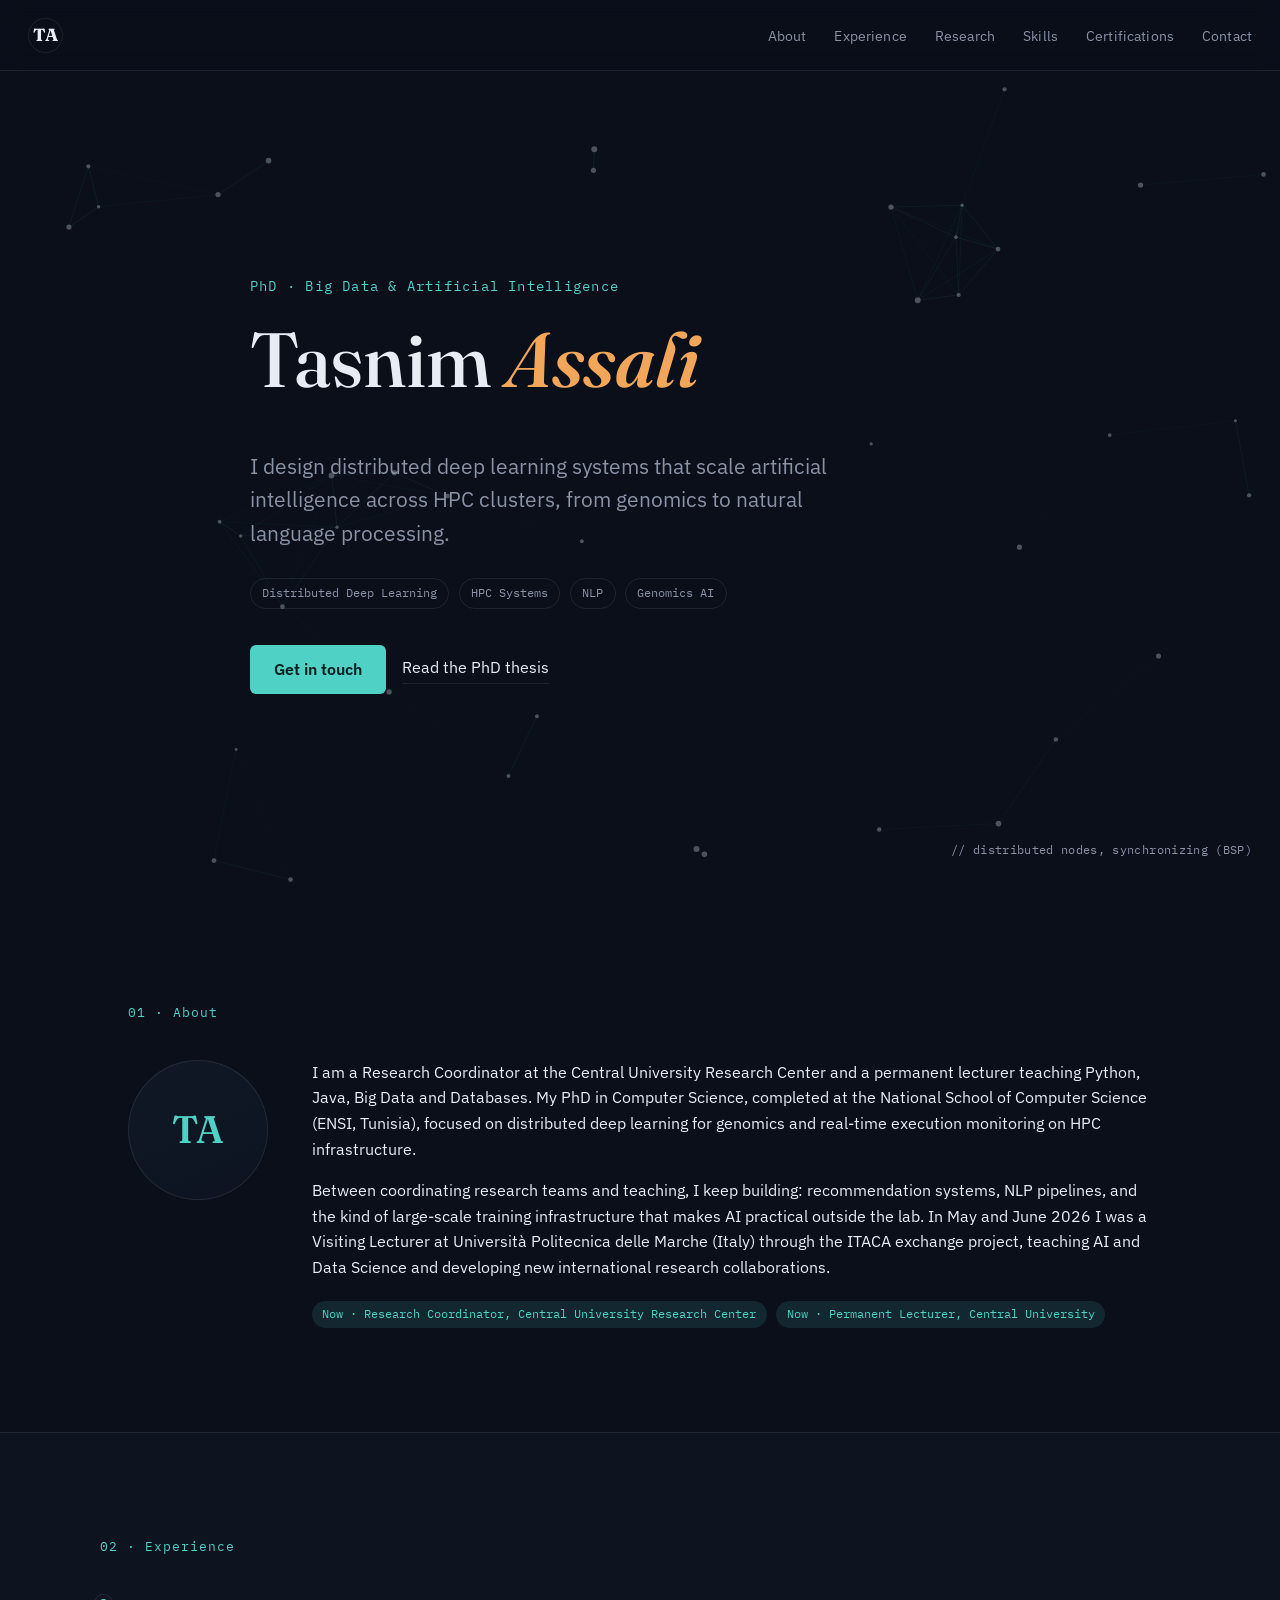
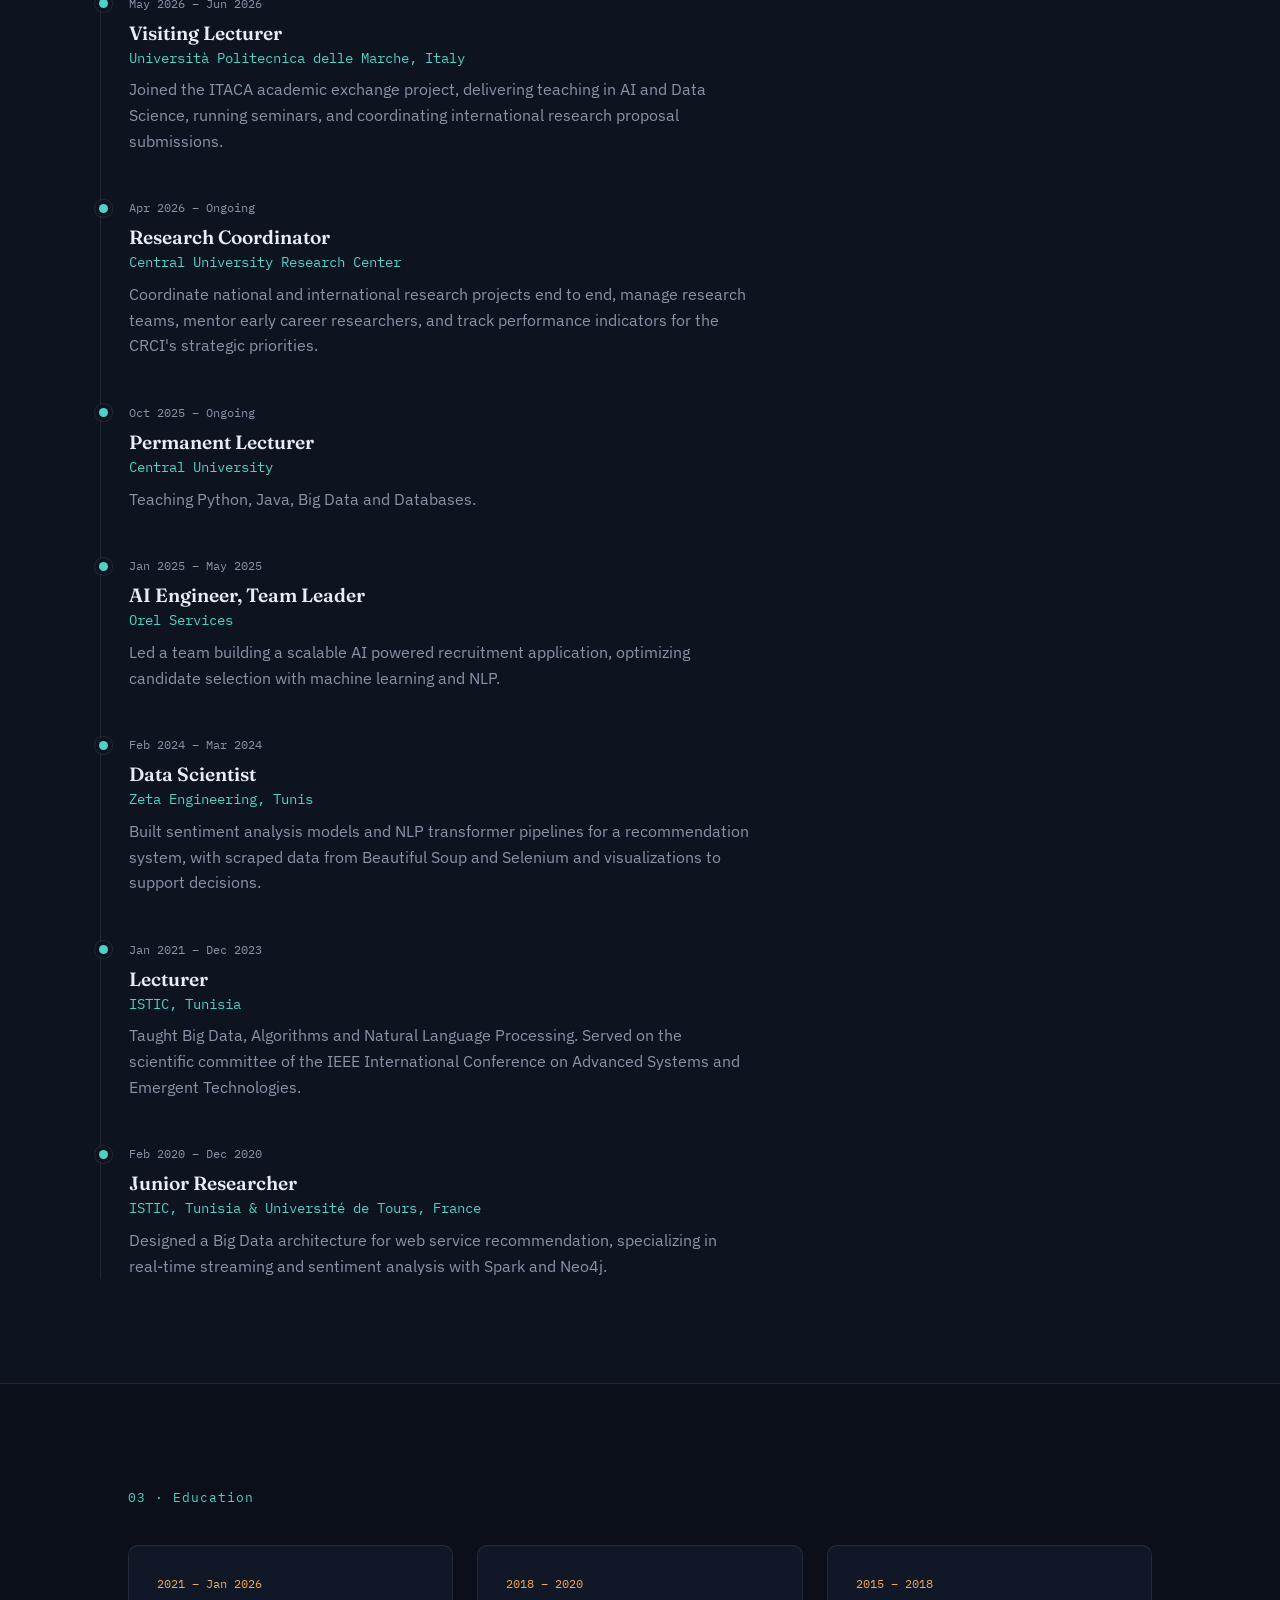
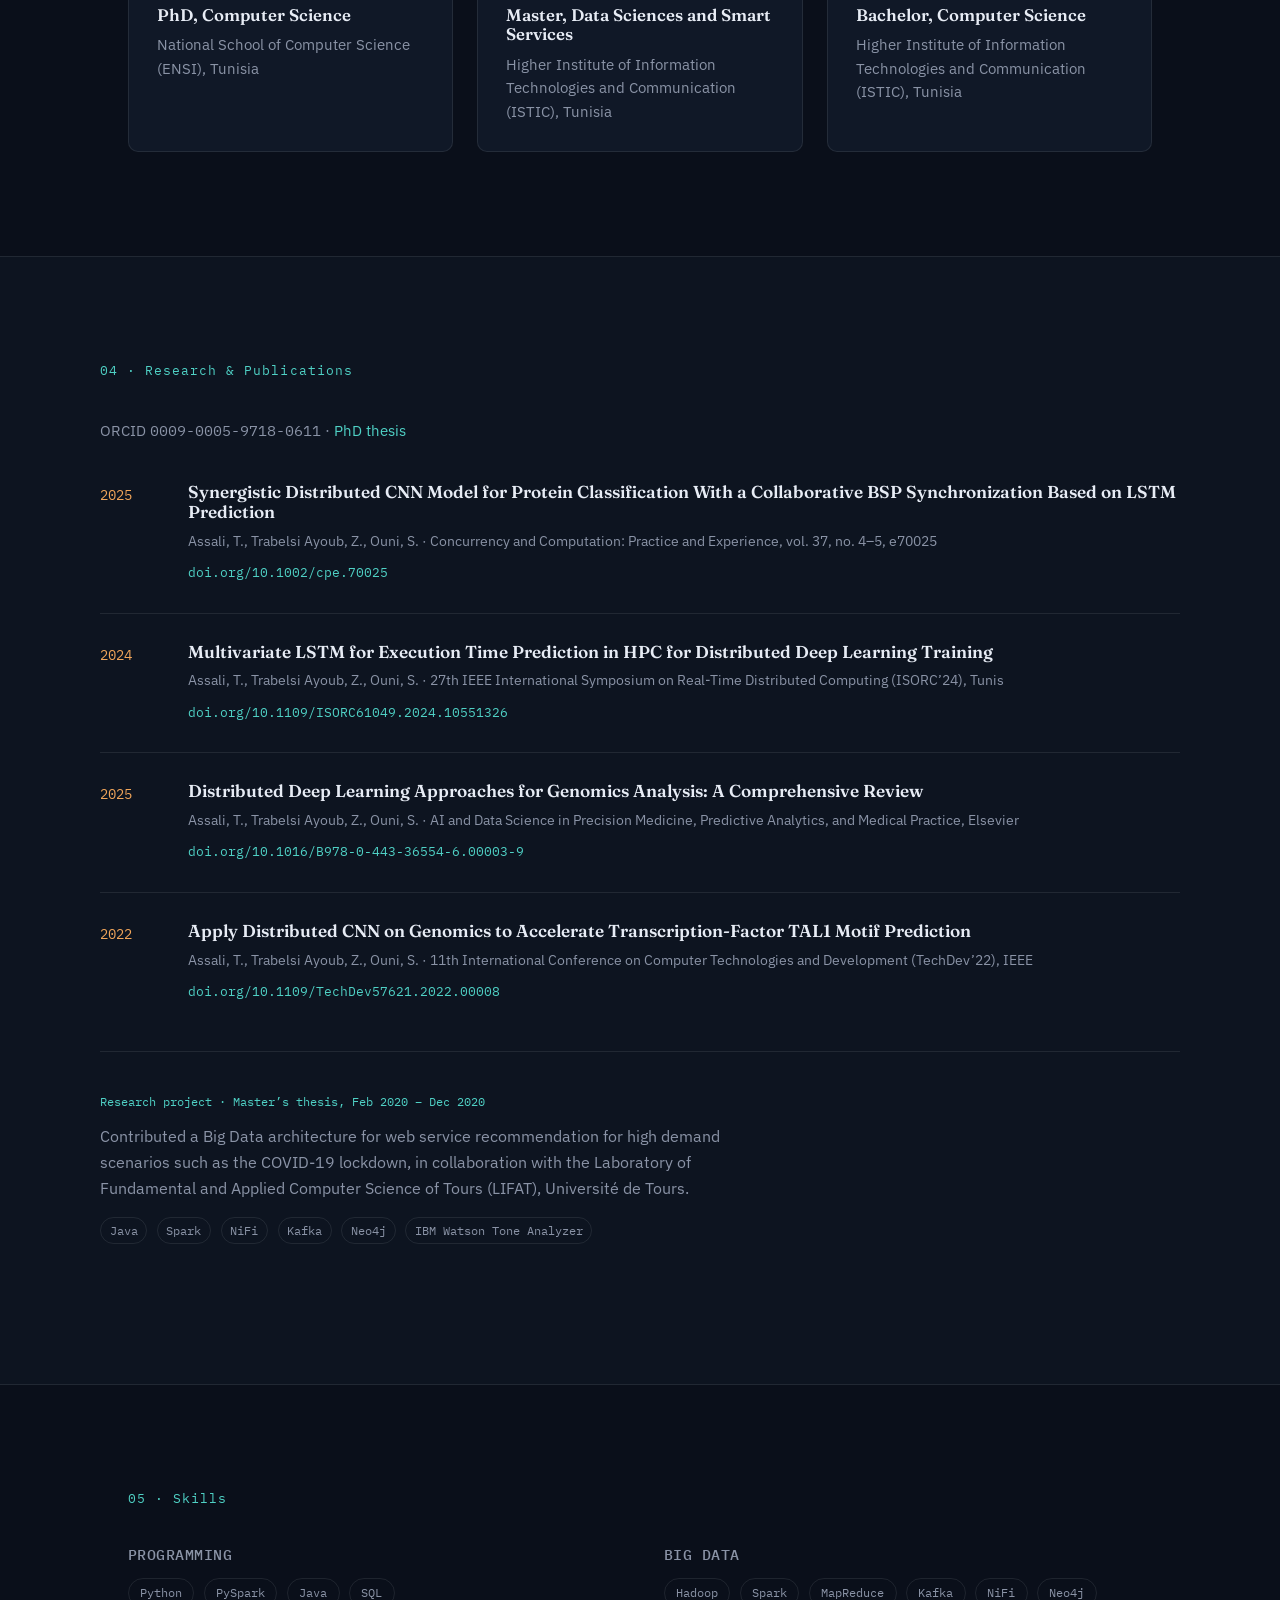
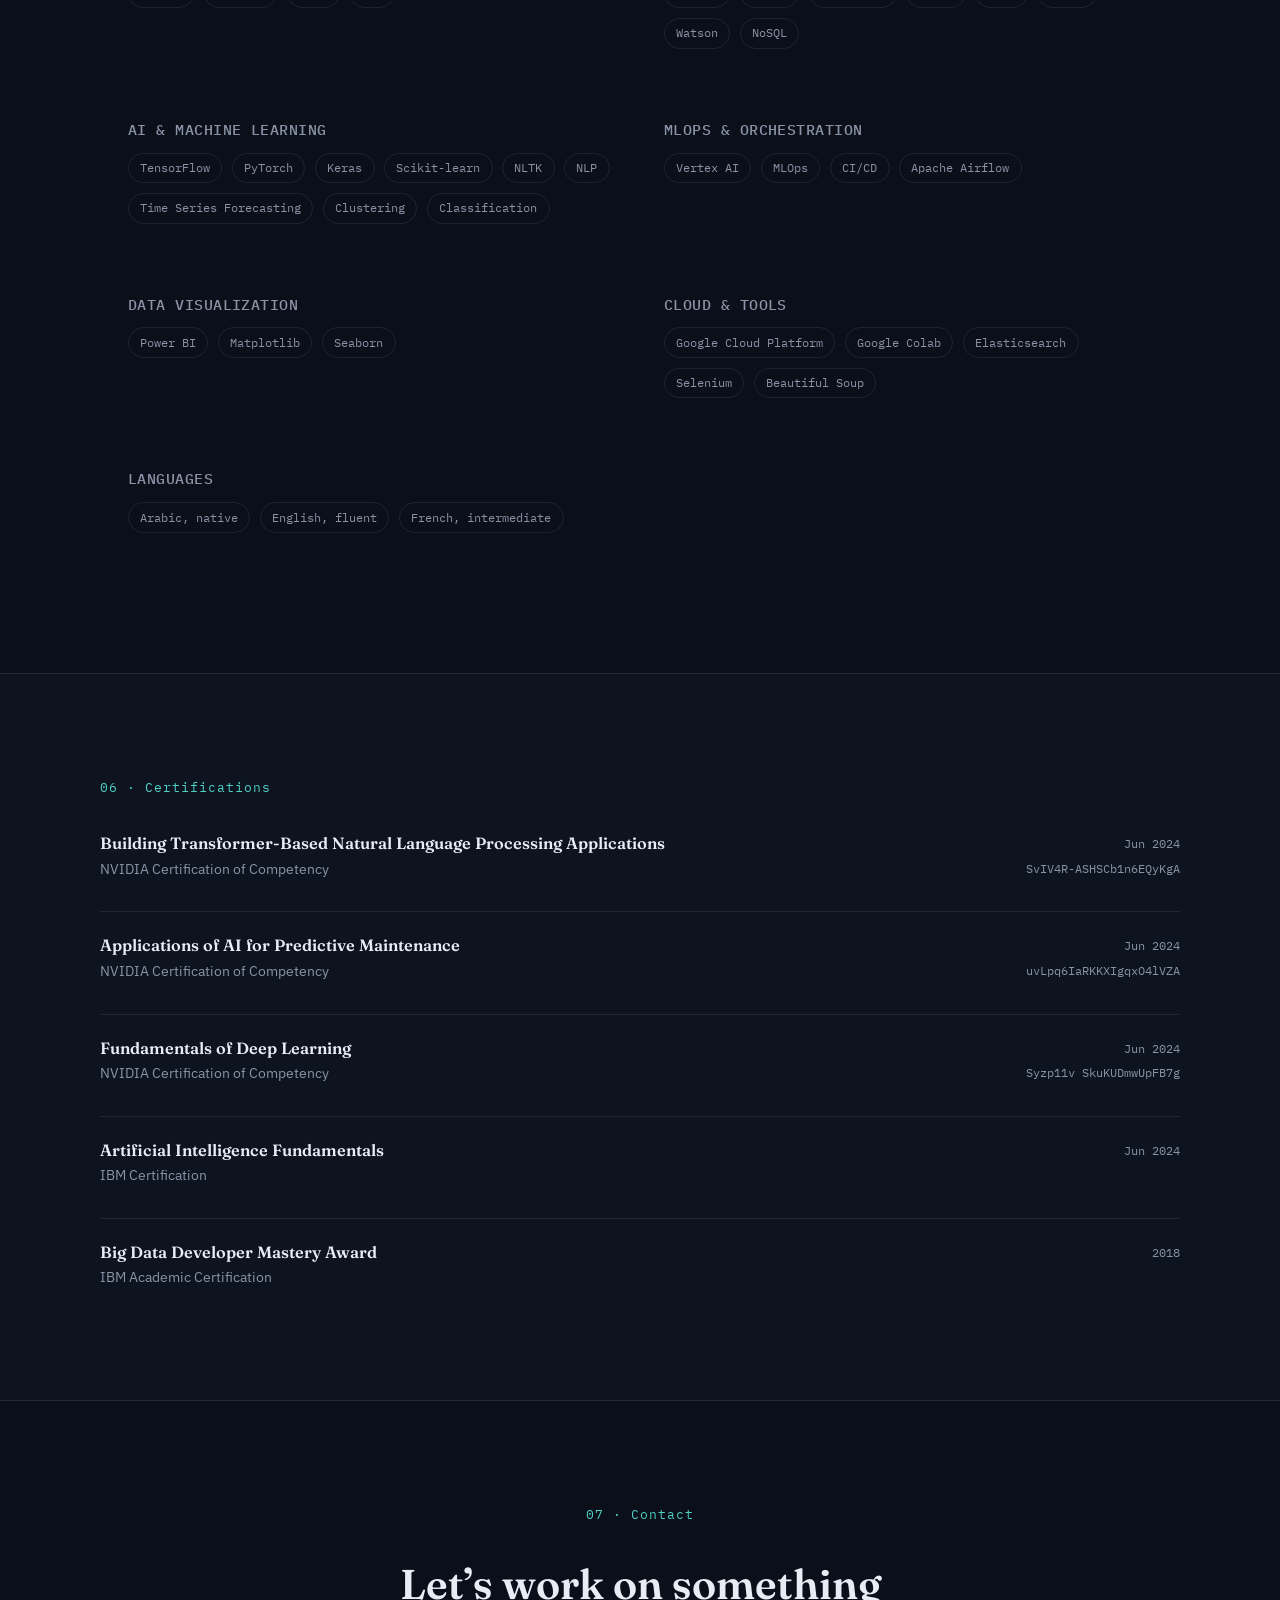
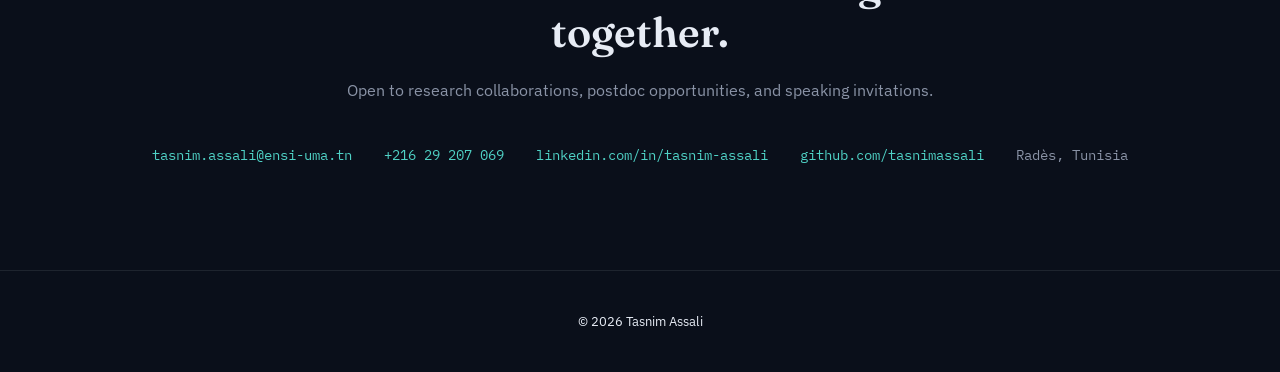
==== index.html @ 54fc6532 "Add files via upload" ====
<!doctype html>
<html lang="en">
<head>
<meta charset="UTF-8">
<meta name="viewport" content="width=device-width, initial-scale=1.0">
<title>Tasnim Assali · PhD, Big Data &amp; Artificial Intelligence</title>
<meta name="description" content="Tasnim Assali — PhD in Computer Science, Research Coordinator, and lecturer specializing in distributed deep learning, HPC, NLP and genomics AI.">

<link rel="preconnect" href="https://fonts.googleapis.com">
<link rel="preconnect" href="https://fonts.gstatic.com" crossorigin>
<link href="https://fonts.googleapis.com/css2?family=Fraunces:ital,opsz,wght@0,9..144,400;0,9..144,500;0,9..144,600;0,9..144,700;0,9..144,900;1,9..144,500;1,9..144,600&family=IBM+Plex+Sans:wght@400;500;600;700&family=IBM+Plex+Mono:wght@400;500&display=swap" rel="stylesheet">

<link rel="stylesheet" href="css/style.css">
</head>
<body>

<a class="skip-link" href="#main">Skip to content</a>

<header class="nav" id="site-nav">
  <a href="#hero" class="nav-mark" aria-label="Back to top">TA</a>
  <nav class="nav-links" aria-label="Primary">
    <a href="#about">About</a>
    <a href="#experience">Experience</a>
    <a href="#research">Research</a>
    <a href="#skills">Skills</a>
    <a href="#certifications">Certifications</a>
    <a href="#contact">Contact</a>
  </nav>
</header>

<main id="main">

  <section id="hero" class="hero">
    <canvas id="network-canvas" aria-hidden="true"></canvas>
    <div class="hero-content">
      <p class="eyebrow">PhD · Big Data &amp; Artificial Intelligence</p>
      <h1>Tasnim <em>Assali</em></h1>
      <p class="thesis">I design distributed deep learning systems that scale artificial intelligence across HPC clusters, from genomics to natural language processing.</p>
      <div class="tags" aria-label="Research areas">
        <span>Distributed Deep Learning</span>
        <span>HPC Systems</span>
        <span>NLP</span>
        <span>Genomics AI</span>
      </div>
      <div class="cta-row">
        <a class="btn-primary" href="#contact">Get in touch</a>
        <a class="btn-ghost" href="https://drive.google.com/file/d/1FNlO7MsIigF7DMdiBbZaBAC-BJRqjeF8/view?usp=sharing" target="_blank" rel="noopener">Read the PhD thesis</a>
      </div>
    </div>
    <p class="hero-caption">// distributed nodes, synchronizing (BSP)</p>
  </section>

  <section id="about" class="section">
    <p class="section-eyebrow">01 · About</p>
    <div class="about-grid">
      <div class="avatar-frame" aria-hidden="true"><span>TA</span></div>
      <div class="about-text">
        <p>I am a Research Coordinator at the Central University Research Center and a permanent lecturer teaching Python, Java, Big Data and Databases. My PhD in Computer Science, completed at the National School of Computer Science (ENSI, Tunisia), focused on distributed deep learning for genomics and real-time execution monitoring on HPC infrastructure.</p>
        <p>Between coordinating research teams and teaching, I keep building: recommendation systems, NLP pipelines, and the kind of large-scale training infrastructure that makes AI practical outside the lab. In May and June 2026 I was a Visiting Lecturer at Università Politecnica delle Marche (Italy) through the ITACA exchange project, teaching AI and Data Science and developing new international research collaborations.</p>
        <div class="now-row">
          <span class="now-pill">Now · Research Coordinator, Central University Research Center</span>
          <span class="now-pill">Now · Permanent Lecturer, Central University</span>
        </div>
      </div>
    </div>
  </section>

  <section id="experience" class="section alt">
    <p class="section-eyebrow">02 · Experience</p>
    <ol class="timeline">

      <li class="timeline-item">
        <div class="t-date">May 2026 &ndash; Jun 2026</div>
        <div class="t-body">
          <h3>Visiting Lecturer</h3>
          <p class="t-org">Università Politecnica delle Marche, Italy</p>
          <p>Joined the ITACA academic exchange project, delivering teaching in AI and Data Science, running seminars, and coordinating international research proposal submissions.</p>
        </div>
      </li>

      <li class="timeline-item">
        <div class="t-date">Apr 2026 &ndash; Ongoing</div>
        <div class="t-body">
          <h3>Research Coordinator</h3>
          <p class="t-org">Central University Research Center</p>
          <p>Coordinate national and international research projects end to end, manage research teams, mentor early career researchers, and track performance indicators for the CRCI's strategic priorities.</p>
        </div>
      </li>

      <li class="timeline-item">
        <div class="t-date">Oct 2025 &ndash; Ongoing</div>
        <div class="t-body">
          <h3>Permanent Lecturer</h3>
          <p class="t-org">Central University</p>
          <p>Teaching Python, Java, Big Data and Databases.</p>
        </div>
      </li>

      <li class="timeline-item">
        <div class="t-date">Jan 2025 &ndash; May 2025</div>
        <div class="t-body">
          <h3>AI Engineer, Team Leader</h3>
          <p class="t-org">Orel Services</p>
          <p>Led a team building a scalable AI powered recruitment application, optimizing candidate selection with machine learning and NLP.</p>
        </div>
      </li>

      <li class="timeline-item">
        <div class="t-date">Feb 2024 &ndash; Mar 2024</div>
        <div class="t-body">
          <h3>Data Scientist</h3>
          <p class="t-org">Zeta Engineering, Tunis</p>
          <p>Built sentiment analysis models and NLP transformer pipelines for a recommendation system, with scraped data from Beautiful Soup and Selenium and visualizations to support decisions.</p>
        </div>
      </li>

      <li class="timeline-item">
        <div class="t-date">Jan 2021 &ndash; Dec 2023</div>
        <div class="t-body">
          <h3>Lecturer</h3>
          <p class="t-org">ISTIC, Tunisia</p>
          <p>Taught Big Data, Algorithms and Natural Language Processing. Served on the scientific committee of the IEEE International Conference on Advanced Systems and Emergent Technologies.</p>
        </div>
      </li>

      <li class="timeline-item">
        <div class="t-date">Feb 2020 &ndash; Dec 2020</div>
        <div class="t-body">
          <h3>Junior Researcher</h3>
          <p class="t-org">ISTIC, Tunisia &amp; Université de Tours, France</p>
          <p>Designed a Big Data architecture for web service recommendation, specializing in real-time streaming and sentiment analysis with Spark and Neo4j.</p>
        </div>
      </li>

    </ol>
  </section>

  <section id="education" class="section">
    <p class="section-eyebrow">03 · Education</p>
    <div class="edu-grid">
      <div class="edu-card">
        <p class="edu-date">2021 &ndash; Jan 2026</p>
        <h3>PhD, Computer Science</h3>
        <p>National School of Computer Science (ENSI), Tunisia</p>
      </div>
      <div class="edu-card">
        <p class="edu-date">2018 &ndash; 2020</p>
        <h3>Master, Data Sciences and Smart Services</h3>
        <p>Higher Institute of Information Technologies and Communication (ISTIC), Tunisia</p>
      </div>
      <div class="edu-card">
        <p class="edu-date">2015 &ndash; 2018</p>
        <h3>Bachelor, Computer Science</h3>
        <p>Higher Institute of Information Technologies and Communication (ISTIC), Tunisia</p>
      </div>
    </div>
  </section>

  <section id="research" class="section alt">
    <p class="section-eyebrow">04 · Research &amp; Publications</p>
    <p class="orcid-line">ORCID <span class="mono">0009-0005-9718-0611</span> · <a href="https://drive.google.com/file/d/1FNlO7MsIigF7DMdiBbZaBAC-BJRqjeF8/view?usp=sharing" target="_blank" rel="noopener">PhD thesis</a></p>

    <div class="pub-list">

      <article class="pub-item">
        <p class="pub-year mono">2025</p>
        <div>
          <h3>Synergistic Distributed CNN Model for Protein Classification With a Collaborative BSP Synchronization Based on LSTM Prediction</h3>
          <p class="pub-venue">Assali, T., Trabelsi Ayoub, Z., Ouni, S. &middot; Concurrency and Computation: Practice and Experience, vol. 37, no. 4&ndash;5, e70025</p>
          <a class="pub-link" href="https://doi.org/10.1002/cpe.70025" target="_blank" rel="noopener">doi.org/10.1002/cpe.70025</a>
        </div>
      </article>

      <article class="pub-item">
        <p class="pub-year mono">2024</p>
        <div>
          <h3>Multivariate LSTM for Execution Time Prediction in HPC for Distributed Deep Learning Training</h3>
          <p class="pub-venue">Assali, T., Trabelsi Ayoub, Z., Ouni, S. &middot; 27th IEEE International Symposium on Real-Time Distributed Computing (ISORC&rsquo;24), Tunis</p>
          <a class="pub-link" href="https://doi.org/10.1109/ISORC61049.2024.10551326" target="_blank" rel="noopener">doi.org/10.1109/ISORC61049.2024.10551326</a>
        </div>
      </article>

      <article class="pub-item">
        <p class="pub-year mono">2025</p>
        <div>
          <h3>Distributed Deep Learning Approaches for Genomics Analysis: A Comprehensive Review</h3>
          <p class="pub-venue">Assali, T., Trabelsi Ayoub, Z., Ouni, S. &middot; AI and Data Science in Precision Medicine, Predictive Analytics, and Medical Practice, Elsevier</p>
          <a class="pub-link" href="https://doi.org/10.1016/B978-0-443-36554-6.00003-9" target="_blank" rel="noopener">doi.org/10.1016/B978-0-443-36554-6.00003-9</a>
        </div>
      </article>

      <article class="pub-item">
        <p class="pub-year mono">2022</p>
        <div>
          <h3>Apply Distributed CNN on Genomics to Accelerate Transcription-Factor TAL1 Motif Prediction</h3>
          <p class="pub-venue">Assali, T., Trabelsi Ayoub, Z., Ouni, S. &middot; 11th International Conference on Computer Technologies and Development (TechDev&rsquo;22), IEEE</p>
          <a class="pub-link" href="https://doi.org/10.1109/TechDev57621.2022.00008" target="_blank" rel="noopener">doi.org/10.1109/TechDev57621.2022.00008</a>
        </div>
      </article>

    </div>

    <div class="research-project">
      <p class="section-label mono">Research project · Master&rsquo;s thesis, Feb 2020 &ndash; Dec 2020</p>
      <p>Contributed a Big Data architecture for web service recommendation for high demand scenarios such as the COVID-19 lockdown, in collaboration with the Laboratory of Fundamental and Applied Computer Science of Tours (LIFAT), Université de Tours.</p>
      <div class="tags small">
        <span>Java</span><span>Spark</span><span>NiFi</span><span>Kafka</span><span>Neo4j</span><span>IBM Watson Tone Analyzer</span>
      </div>
    </div>
  </section>

  <section id="skills" class="section">
    <p class="section-eyebrow">05 · Skills</p>
    <div class="skills-grid">

      <div class="skill-group">
        <h3>Programming</h3>
        <div class="tags"><span>Python</span><span>PySpark</span><span>Java</span><span>SQL</span></div>
      </div>

      <div class="skill-group">
        <h3>Big Data</h3>
        <div class="tags"><span>Hadoop</span><span>Spark</span><span>MapReduce</span><span>Kafka</span><span>NiFi</span><span>Neo4j</span><span>Watson</span><span>NoSQL</span></div>
      </div>

      <div class="skill-group">
        <h3>AI &amp; Machine Learning</h3>
        <div class="tags"><span>TensorFlow</span><span>PyTorch</span><span>Keras</span><span>Scikit-learn</span><span>NLTK</span><span>NLP</span><span>Time Series Forecasting</span><span>Clustering</span><span>Classification</span></div>
      </div>

      <div class="skill-group">
        <h3>MLOps &amp; Orchestration</h3>
        <div class="tags"><span>Vertex AI</span><span>MLOps</span><span>CI/CD</span><span>Apache Airflow</span></div>
      </div>

      <div class="skill-group">
        <h3>Data Visualization</h3>
        <div class="tags"><span>Power BI</span><span>Matplotlib</span><span>Seaborn</span></div>
      </div>

      <div class="skill-group">
        <h3>Cloud &amp; Tools</h3>
        <div class="tags"><span>Google Cloud Platform</span><span>Google Colab</span><span>Elasticsearch</span><span>Selenium</span><span>Beautiful Soup</span></div>
      </div>

      <div class="skill-group">
        <h3>Languages</h3>
        <div class="tags"><span>Arabic, native</span><span>English, fluent</span><span>French, intermediate</span></div>
      </div>

    </div>
  </section>

  <section id="certifications" class="section alt">
    <p class="section-eyebrow">06 · Certifications</p>
    <div class="cert-list">

      <div class="cert-item">
        <div>
          <h3>Building Transformer-Based Natural Language Processing Applications</h3>
          <p class="pub-venue">NVIDIA Certification of Competency</p>
        </div>
        <div class="cert-meta mono">
          <span>Jun 2024</span>
          <span>SvIV4R-ASHSCb1n6EQyKgA</span>
        </div>
      </div>

      <div class="cert-item">
        <div>
          <h3>Applications of AI for Predictive Maintenance</h3>
          <p class="pub-venue">NVIDIA Certification of Competency</p>
        </div>
        <div class="cert-meta mono">
          <span>Jun 2024</span>
          <span>uvLpq6IaRKKXIgqxO4lVZA</span>
        </div>
      </div>

      <div class="cert-item">
        <div>
          <h3>Fundamentals of Deep Learning</h3>
          <p class="pub-venue">NVIDIA Certification of Competency</p>
        </div>
        <div class="cert-meta mono">
          <span>Jun 2024</span>
          <span>Syzp11v SkuKUDmwUpFB7g</span>
        </div>
      </div>

      <div class="cert-item">
        <div>
          <h3>Artificial Intelligence Fundamentals</h3>
          <p class="pub-venue">IBM Certification</p>
        </div>
        <div class="cert-meta mono">
          <span>Jun 2024</span>
        </div>
      </div>

      <div class="cert-item">
        <div>
          <h3>Big Data Developer Mastery Award</h3>
          <p class="pub-venue">IBM Academic Certification</p>
        </div>
        <div class="cert-meta mono">
          <span>2018</span>
        </div>
      </div>

    </div>
  </section>

  <section id="contact" class="section contact">
    <p class="section-eyebrow">07 · Contact</p>
    <h2 class="contact-heading">Let&rsquo;s work on something together.</h2>
    <p class="contact-sub">Open to research collaborations, postdoc opportunities, and speaking invitations.</p>
    <div class="contact-links">
      <a href="mailto:tasnim.assali@ensi-uma.tn">tasnim.assali@ensi-uma.tn</a>
      <a href="tel:+21629207069">+216 29 207 069</a>
      <a href="https://linkedin.com/in/tasnim-assali" target="_blank" rel="noopener">linkedin.com/in/tasnim-assali</a>
      <a href="https://github.com/tasnimassali" target="_blank" rel="noopener">github.com/tasnimassali</a>
      <span class="location">Radès, Tunisia</span>
    </div>
  </section>

</main>

<footer class="site-footer">
  <p>&copy; <span id="year"></span> Tasnim Assali</p>
</footer>

<script src="js/script.js"></script>
</body>
</html>
---- css/style.css ----
/* ========================================================
   Tokens
   ======================================================== */
:root{
  --bg: #0A0F1A;
  --panel: #101827;
  --panel-alt: #0D1420;
  --text: #E7ECF5;
  --muted: #8A93A6;
  --accent: #4FD1C5;
  --accent-soft: rgba(79, 209, 197, 0.12);
  --accent-warm: #F2A65A;
  --line: rgba(231, 236, 245, 0.09);

  --font-display: "Fraunces", serif;
  --font-body: "IBM Plex Sans", sans-serif;
  --font-mono: "IBM Plex Mono", monospace;

  --max-w: 1080px;
  --section-pad: 6.5rem;
}

/* ========================================================
   Reset & base
   ======================================================== */
*, *::before, *::after{ box-sizing: border-box; }
html{ scroll-behavior: smooth; }
body{
  margin: 0;
  background: var(--bg);
  color: var(--text);
  font-family: var(--font-body);
  font-size: 16px;
  line-height: 1.6;
  -webkit-font-smoothing: antialiased;
}
h1, h2, h3{
  font-family: var(--font-display);
  font-weight: 600;
  line-height: 1.15;
  margin: 0 0 0.5em;
}
p{ margin: 0 0 1em; color: var(--text); }
a{ color: var(--accent); text-decoration: none; }
a:hover{ text-decoration: underline; }
ol, ul{ list-style: none; margin: 0; padding: 0; }
img{ max-width: 100%; display: block; }
.mono{ font-family: var(--font-mono); }

.skip-link{
  position: absolute; left: -999px; top: auto;
  background: var(--accent); color: #06201d; padding: 0.75em 1em;
  border-radius: 4px; z-index: 200;
}
.skip-link:focus{ left: 1rem; top: 1rem; }

:focus-visible{
  outline: 2px solid var(--accent);
  outline-offset: 3px;
}

/* ========================================================
   Layout helpers
   ======================================================== */
.section{
  max-width: var(--max-w);
  margin: 0 auto;
  padding: var(--section-pad) 1.75rem;
}
.section.alt{
  max-width: none;
  background: var(--panel-alt);
  border-top: 1px solid var(--line);
  border-bottom: 1px solid var(--line);
}
.section.alt > *{
  max-width: var(--max-w);
  margin-left: auto;
  margin-right: auto;
}
.section-eyebrow{
  font-family: var(--font-mono);
  font-size: 0.8rem;
  letter-spacing: 0.08em;
  color: var(--accent);
  margin-bottom: 2.25rem;
}
.section-eyebrow::before{ content: ""; }

.section, .hero-content{
  opacity: 1;
}
.reveal{
  opacity: 0;
  transform: translateY(18px);
  transition: opacity 0.7s ease, transform 0.7s ease;
}
.reveal.is-visible{
  opacity: 1;
  transform: translateY(0);
}

/* ========================================================
   Nav
   ======================================================== */
.nav{
  position: sticky;
  top: 0;
  z-index: 100;
  display: flex;
  align-items: center;
  justify-content: space-between;
  padding: 1.1rem 1.75rem;
  background: rgba(10, 15, 26, 0.72);
  backdrop-filter: blur(10px);
  border-bottom: 1px solid var(--line);
}
.nav-mark{
  font-family: var(--font-display);
  font-weight: 700;
  font-size: 1.1rem;
  color: var(--text);
  border: 1px solid var(--line);
  border-radius: 50%;
  width: 2.2rem;
  height: 2.2rem;
  display: flex;
  align-items: center;
  justify-content: center;
  text-decoration: none;
}
.nav-mark:hover{ text-decoration: none; border-color: var(--accent); color: var(--accent); }
.nav-links{
  display: flex;
  gap: 1.75rem;
  flex-wrap: wrap;
}
.nav-links a{
  color: var(--muted);
  font-size: 0.9rem;
  letter-spacing: 0.01em;
}
.nav-links a:hover{ color: var(--text); text-decoration: none; }

/* ========================================================
   Hero
   ======================================================== */
.hero{
  position: relative;
  min-height: 92vh;
  display: flex;
  align-items: center;
  overflow: hidden;
  padding: 2rem 1.75rem;
}
#network-canvas{
  position: absolute;
  inset: 0;
  width: 100%;
  height: 100%;
  z-index: 0;
  opacity: 0.55;
}
.hero-content{
  position: relative;
  z-index: 1;
  max-width: 780px;
  margin: 0 auto;
  width: 100%;
}
.eyebrow{
  font-family: var(--font-mono);
  font-size: 0.85rem;
  letter-spacing: 0.09em;
  color: var(--accent);
  margin-bottom: 1.1rem;
}
.hero h1{
  font-size: clamp(2.8rem, 7vw, 4.8rem);
  font-weight: 500;
  color: var(--text);
  margin-bottom: 0.6em;
}
.hero h1 em{
  font-style: italic;
  font-weight: 600;
  color: var(--accent-warm);
}
.thesis{
  font-size: clamp(1.05rem, 2vw, 1.3rem);
  color: var(--muted);
  max-width: 46ch;
  margin-bottom: 1.75rem;
}
.tags{
  display: flex;
  flex-wrap: wrap;
  gap: 0.6rem;
  margin-bottom: 2.25rem;
}
.tags span{
  font-family: var(--font-mono);
  font-size: 0.78rem;
  color: var(--muted);
  border: 1px solid var(--line);
  border-radius: 100px;
  padding: 0.35em 0.9em;
}
.tags.small span{ font-size: 0.72rem; padding: 0.3em 0.75em; }

.cta-row{ display: flex; flex-wrap: wrap; gap: 1rem; align-items: center; }
.btn-primary{
  background: var(--accent);
  color: #06201d;
  font-weight: 600;
  padding: 0.75em 1.5em;
  border-radius: 6px;
  text-decoration: none;
}
.btn-primary:hover{ background: #6fe0d5; text-decoration: none; }
.btn-ghost{
  color: var(--text);
  border-bottom: 1px solid var(--line);
  padding-bottom: 0.2em;
}
.btn-ghost:hover{ border-color: var(--accent); color: var(--accent); text-decoration: none; }

.hero-caption{
  position: absolute;
  bottom: 1.75rem;
  right: 1.75rem;
  z-index: 1;
  font-family: var(--font-mono);
  font-size: 0.72rem;
  color: var(--muted);
  letter-spacing: 0.03em;
}

/* ========================================================
   About
   ======================================================== */
.about-grid{
  display: grid;
  grid-template-columns: 140px 1fr;
  gap: 2.75rem;
  align-items: start;
}
.avatar-frame{
  width: 140px;
  height: 140px;
  border-radius: 50%;
  background: linear-gradient(155deg, var(--panel), var(--panel-alt));
  border: 1px solid var(--line);
  display: flex;
  align-items: center;
  justify-content: center;
}
.avatar-frame span{
  font-family: var(--font-display);
  font-size: 2.4rem;
  font-weight: 600;
  color: var(--accent);
}
.now-row{
  display: flex;
  flex-wrap: wrap;
  gap: 0.6rem;
  margin-top: 1.25rem;
}
.now-pill{
  font-family: var(--font-mono);
  font-size: 0.72rem;
  color: var(--accent);
  background: var(--accent-soft);
  border-radius: 100px;
  padding: 0.4em 0.9em;
}

/* ========================================================
   Timeline
   ======================================================== */
.timeline{
  position: relative;
  padding-left: 1.75rem;
  border-left: 1px solid var(--line);
}
.timeline-item{
  position: relative;
  padding-bottom: 2.75rem;
}
.timeline-item:last-child{ padding-bottom: 0; }
.timeline-item::before{
  content: "";
  position: absolute;
  left: -1.85rem;
  top: 0.35rem;
  width: 9px;
  height: 9px;
  border-radius: 50%;
  background: var(--accent);
  box-shadow: 0 0 0 4px var(--bg), 0 0 0 5px var(--line);
}
.section.alt .timeline-item::before{
  box-shadow: 0 0 0 4px var(--panel-alt), 0 0 0 5px var(--line);
}
.t-date{
  font-family: var(--font-mono);
  font-size: 0.78rem;
  color: var(--muted);
  margin-bottom: 0.5rem;
}
.t-body h3{ font-size: 1.2rem; margin-bottom: 0.2em; }
.t-org{
  font-family: var(--font-mono);
  font-size: 0.85rem;
  color: var(--accent);
  margin-bottom: 0.6em;
}
.t-body p:last-child{ color: var(--muted); max-width: 62ch; margin-bottom: 0; }

/* ========================================================
   Education
   ======================================================== */
.edu-grid{
  display: grid;
  grid-template-columns: repeat(3, 1fr);
  gap: 1.5rem;
}
.edu-card{
  background: var(--panel);
  border: 1px solid var(--line);
  border-radius: 10px;
  padding: 1.75rem;
  transition: border-color 0.25s ease, transform 0.25s ease;
}
.edu-card:hover{ border-color: var(--accent); transform: translateY(-3px); }
.edu-date{
  font-family: var(--font-mono);
  font-size: 0.78rem;
  color: var(--accent-warm);
  margin-bottom: 0.75rem;
}
.edu-card h3{ font-size: 1.05rem; }
.edu-card p:last-child{ color: var(--muted); margin-bottom: 0; font-size: 0.92rem; }

/* ========================================================
   Publications
   ======================================================== */
.orcid-line{ color: var(--muted); margin-bottom: 2.5rem; font-size: 0.95rem; }
.pub-list{ display: flex; flex-direction: column; gap: 1.75rem; }
.pub-item{
  display: grid;
  grid-template-columns: 64px 1fr;
  gap: 1.5rem;
  padding-bottom: 1.75rem;
  border-bottom: 1px solid var(--line);
}
.pub-item:last-child{ border-bottom: none; padding-bottom: 0; }
.pub-year{ color: var(--accent-warm); font-size: 0.85rem; padding-top: 0.2rem; }
.pub-item h3{ font-size: 1.08rem; margin-bottom: 0.4em; }
.pub-venue{ color: var(--muted); font-size: 0.9rem; margin-bottom: 0.5em; }
.pub-link{ font-family: var(--font-mono); font-size: 0.82rem; }

.research-project{
  margin-top: 3rem;
  padding-top: 2.5rem;
  border-top: 1px solid var(--line);
}
.section-label{ color: var(--accent); font-size: 0.78rem; margin-bottom: 0.75rem; }
.research-project p:not(.section-label){ color: var(--muted); max-width: 68ch; }

/* ========================================================
   Skills
   ======================================================== */
.skills-grid{
  display: grid;
  grid-template-columns: repeat(2, 1fr);
  gap: 2.25rem 3rem;
}
.skill-group h3{
  font-size: 0.95rem;
  font-family: var(--font-mono);
  font-weight: 500;
  color: var(--muted);
  letter-spacing: 0.03em;
  text-transform: uppercase;
  margin-bottom: 0.9rem;
}

/* ========================================================
   Certifications
   ======================================================== */
.cert-list{ display: flex; flex-direction: column; gap: 1.5rem; }
.cert-item{
  display: flex;
  justify-content: space-between;
  align-items: flex-start;
  gap: 1.5rem;
  padding-bottom: 1.5rem;
  border-bottom: 1px solid var(--line);
  flex-wrap: wrap;
}
.cert-item:last-child{ border-bottom: none; padding-bottom: 0; }
.cert-item h3{ font-size: 1.02rem; margin-bottom: 0.25em; }
.cert-meta{
  display: flex;
  flex-direction: column;
  align-items: flex-end;
  gap: 0.3rem;
  font-size: 0.78rem;
  color: var(--muted);
  text-align: right;
}

/* ========================================================
   Contact
   ======================================================== */
.contact{ text-align: center; }
.contact-heading{ font-size: clamp(1.8rem, 4vw, 2.6rem); max-width: 20ch; margin-left: auto; margin-right: auto; }
.contact-sub{ color: var(--muted); margin-bottom: 2.5rem; }
.contact-links{
  display: flex;
  flex-wrap: wrap;
  justify-content: center;
  gap: 1.25rem 2rem;
  font-family: var(--font-mono);
  font-size: 0.9rem;
}
.contact-links .location{ color: var(--muted); }

.site-footer{
  text-align: center;
  padding: 2.5rem 1.75rem;
  color: var(--muted);
  font-size: 0.82rem;
  border-top: 1px solid var(--line);
}
.site-footer p{ margin: 0; }

/* ========================================================
   Responsive
   ======================================================== */
@media (max-width: 760px){
  :root{ --section-pad: 4rem; }
  .nav-links{ gap: 1.1rem; }
  .nav-links a{ font-size: 0.82rem; }
  .about-grid{ grid-template-columns: 1fr; }
  .avatar-frame{ width: 96px; height: 96px; }
  .edu-grid{ grid-template-columns: 1fr; }
  .skills-grid{ grid-template-columns: 1fr; }
  .pub-item{ grid-template-columns: 1fr; }
  .pub-year{ padding-top: 0; }
  .hero-caption{ display: none; }
  .cert-item{ flex-direction: column; }
  .cert-meta{ align-items: flex-start; text-align: left; }
}

@media (prefers-reduced-motion: reduce){
  html{ scroll-behavior: auto; }
  .reveal{ opacity: 1; transform: none; transition: none; }
}
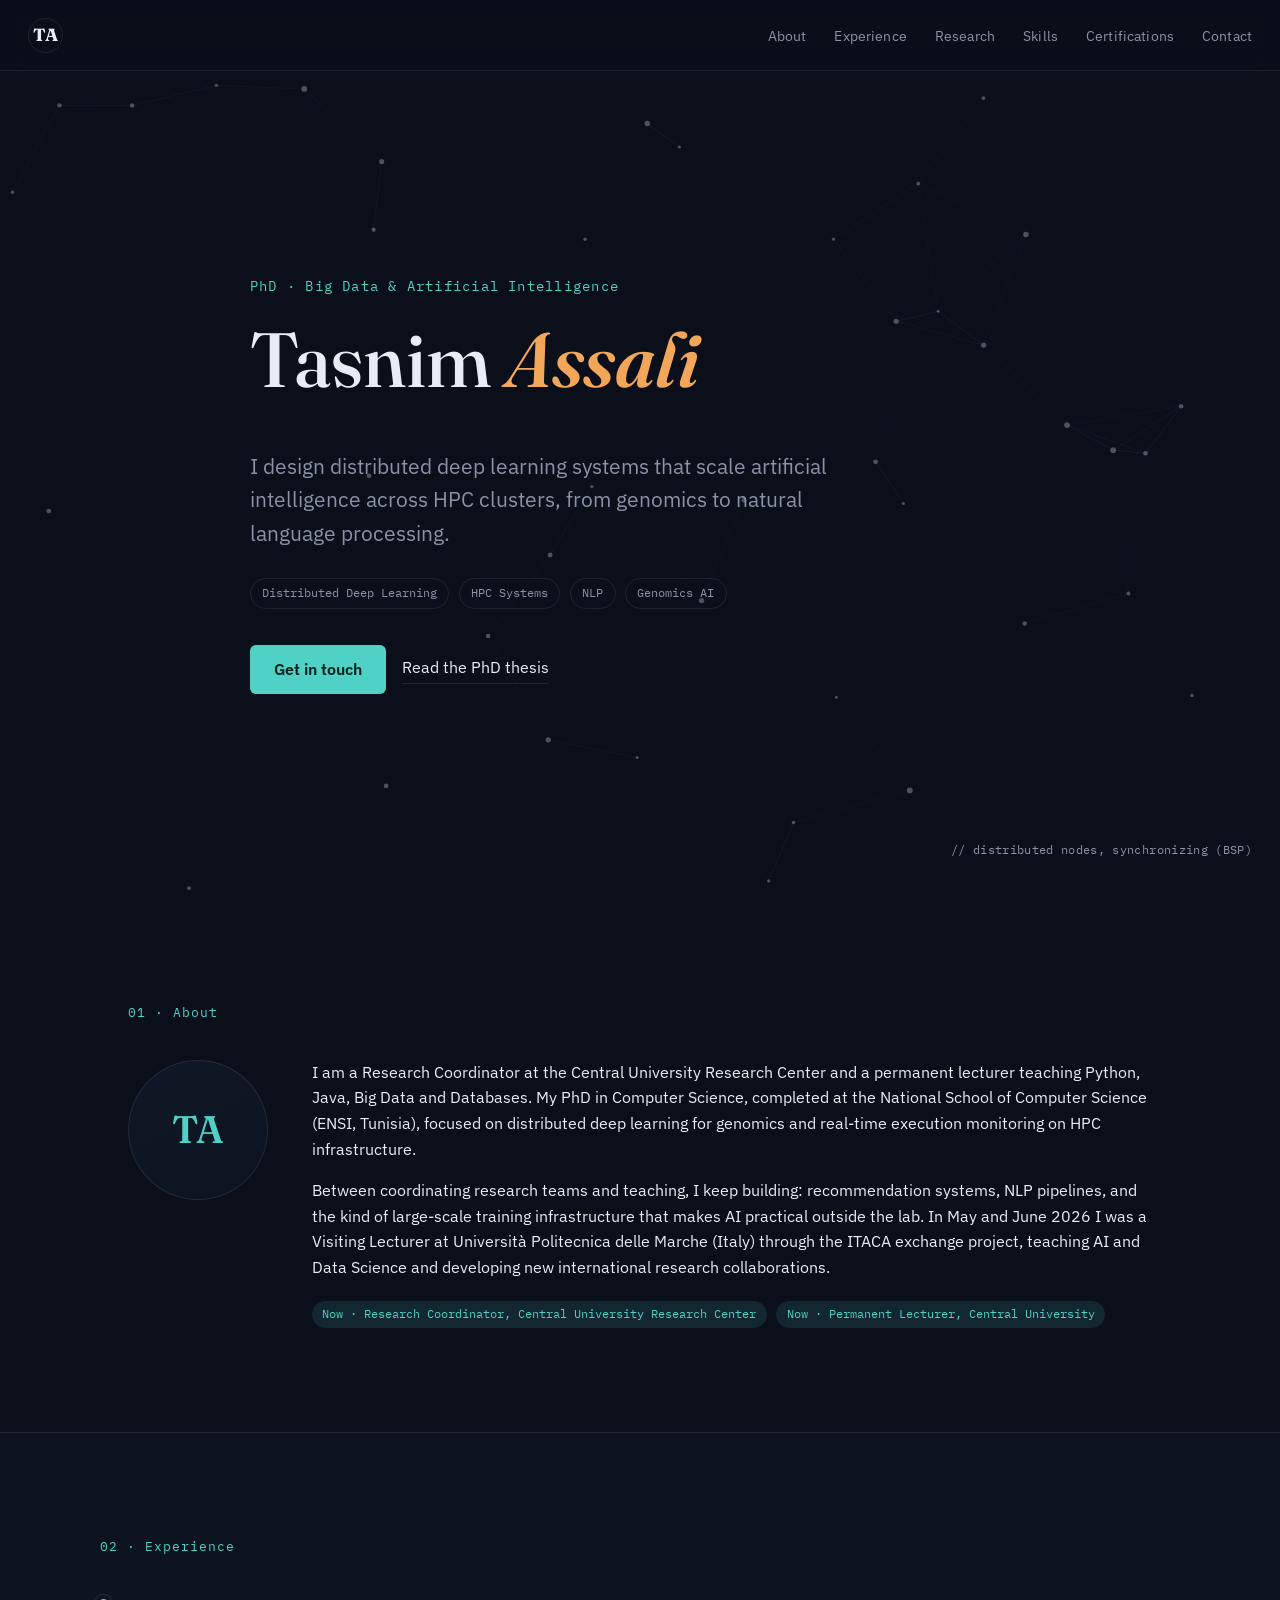
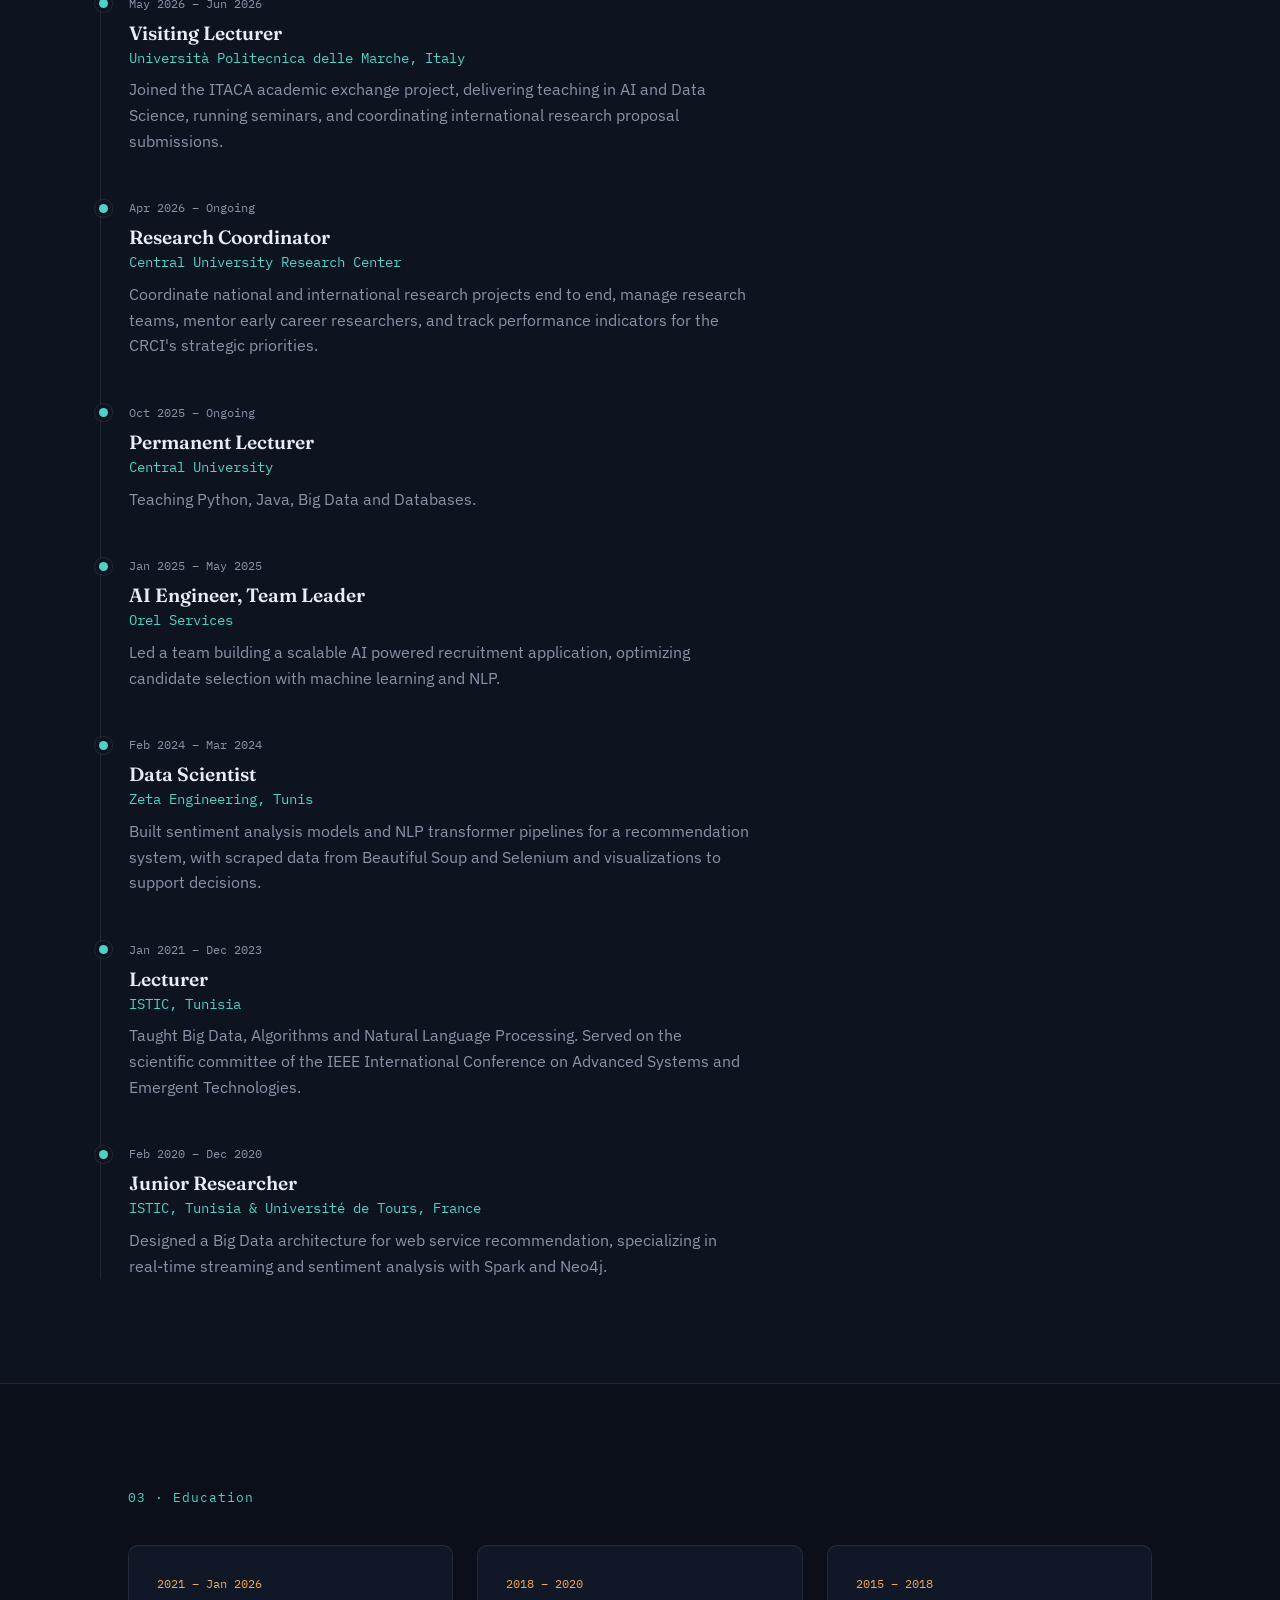
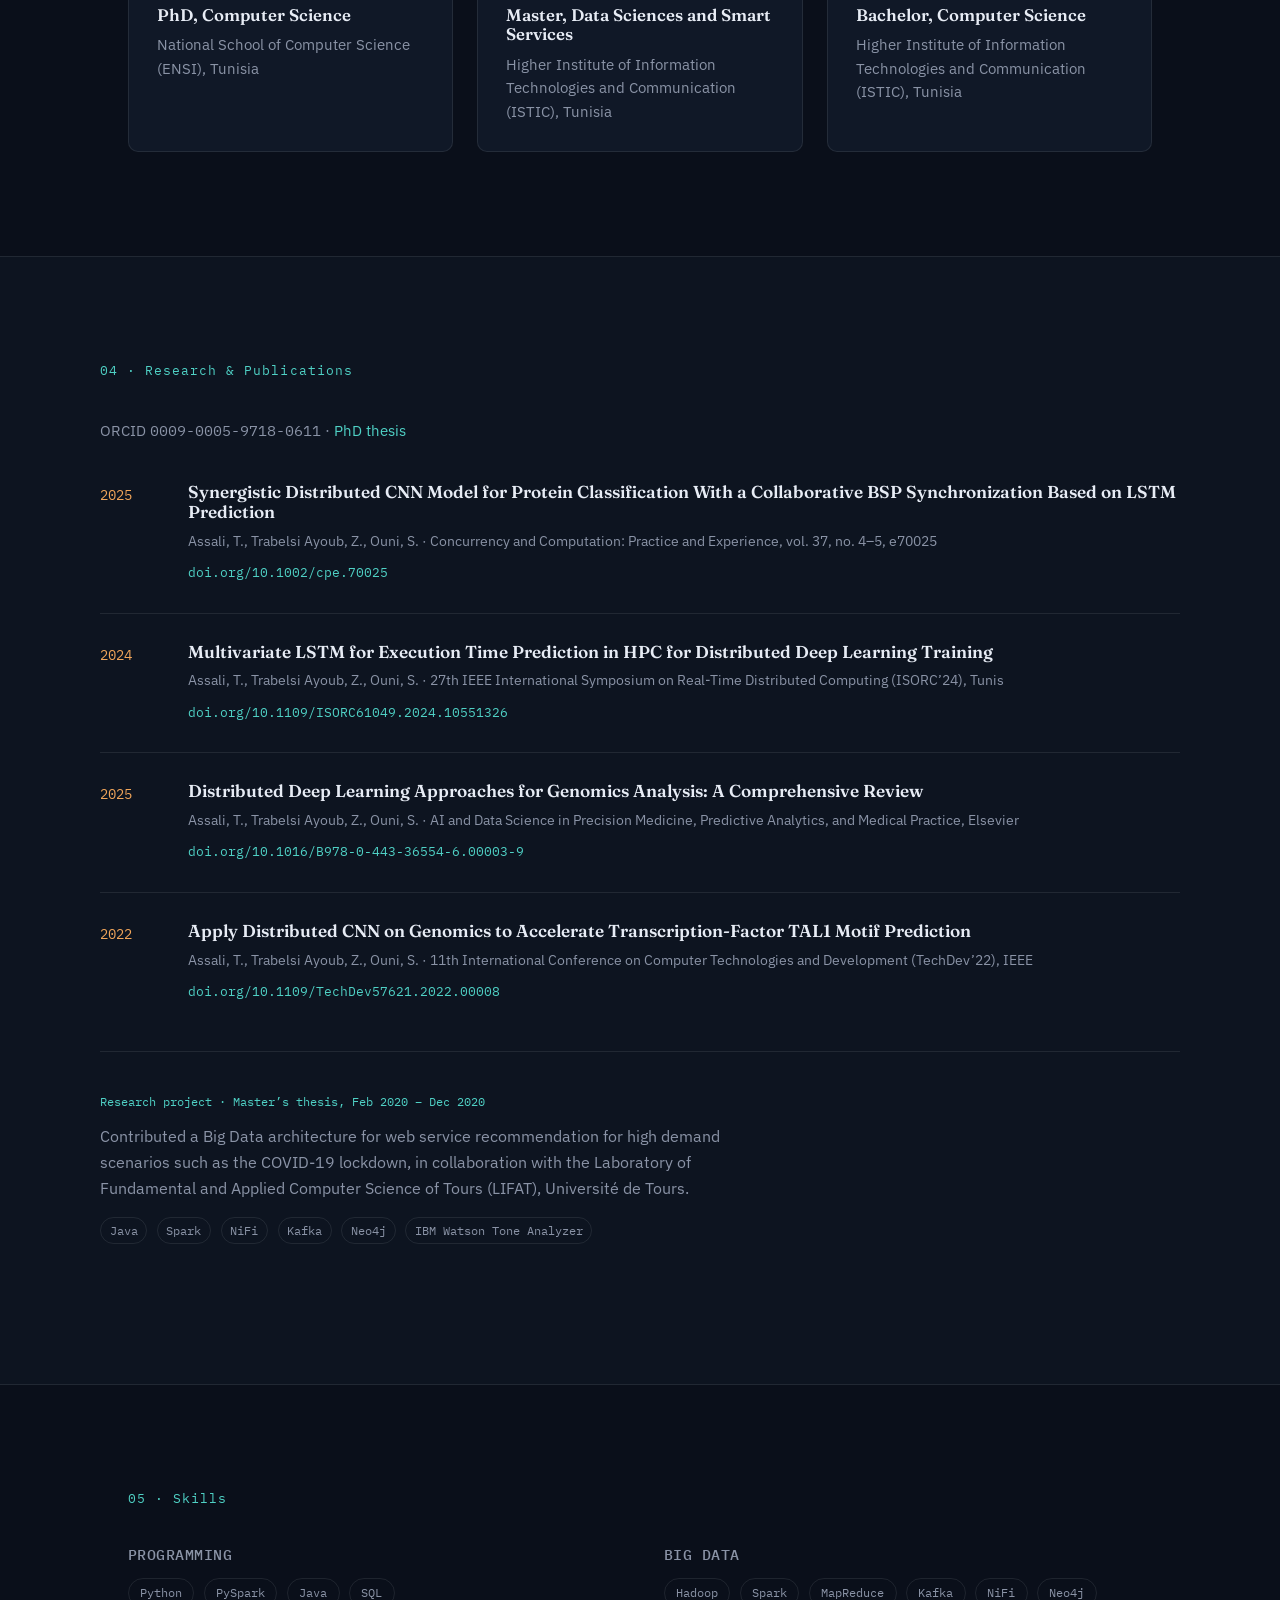
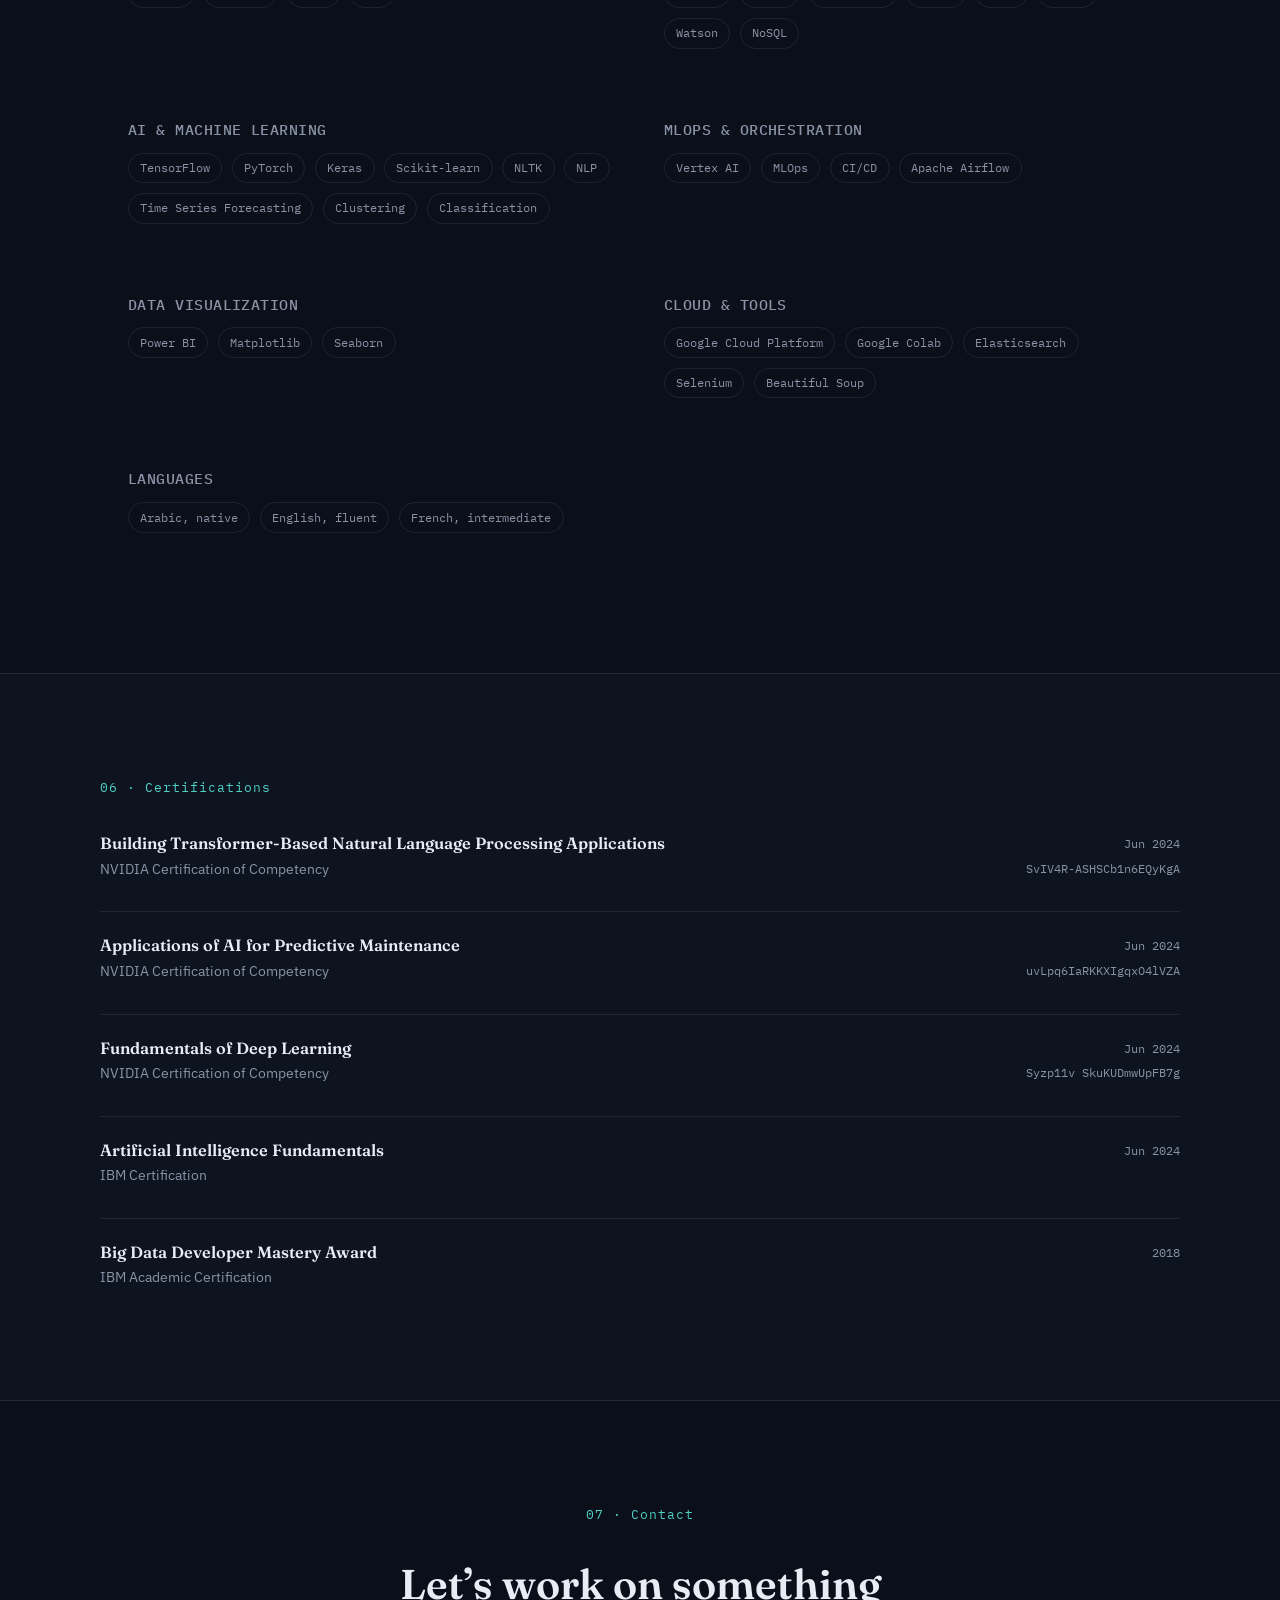
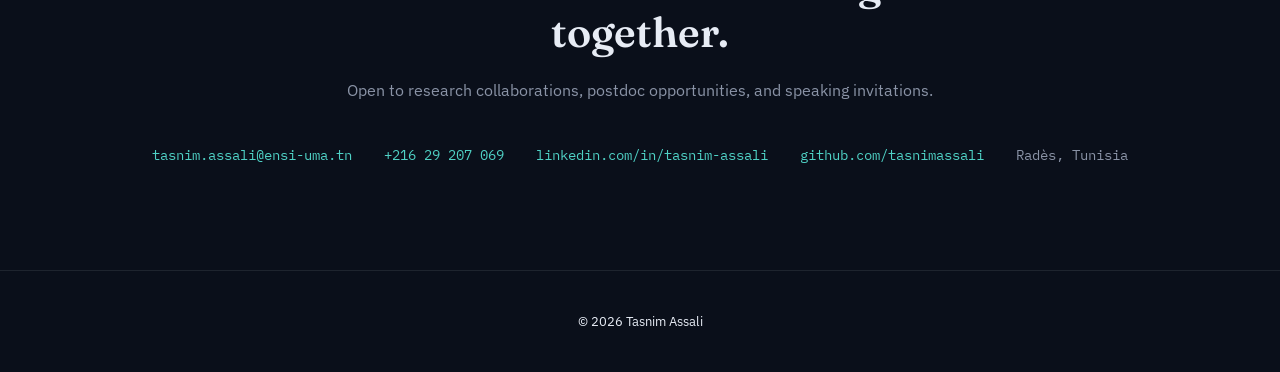
==== commit 43b85973: "Add files via upload" ====
--- a/index.html
+++ b/index.html
@@ -11,6 +11,32 @@
 <link href="https://fonts.googleapis.com/css2?family=Fraunces:ital,opsz,wght@0,9..144,400;0,9..144,500;0,9..144,600;0,9..144,700;0,9..144,900;1,9..144,500;1,9..144,600&family=IBM+Plex+Sans:wght@400;500;600;700&family=IBM+Plex+Mono:wght@400;500&display=swap" rel="stylesheet">
 
 <link rel="stylesheet" href="css/style.css">
+<link rel="canonical" href="https://tasnimassali.github.io/">
+
+<script type="application/ld+json">
+{
+  "@context": "https://schema.org",
+  "@type": "Person",
+  "name": "Tasnim Assali",
+  "url": "https://tasnimassali.github.io/",
+  "jobTitle": "Research Coordinator",
+  "worksFor": {
+    "@type": "Organization",
+    "name": "Central University Research Center"
+  },
+  "alumniOf": {
+    "@type": "CollegeOrUniversity",
+    "name": "National School of Computer Science (ENSI), Tunisia"
+  },
+  "email": "mailto:tasnim.assali@ensi-uma.tn",
+  "sameAs": [
+    "https://linkedin.com/in/tasnim-assali",
+    "https://github.com/tasnimassali",
+    "https://orcid.org/0009-0005-9718-0611"
+  ],
+  "knowsAbout": ["Distributed Deep Learning", "High Performance Computing", "Natural Language Processing", "Genomics AI", "Big Data"]
+}
+</script>
 </head>
 <body>
 
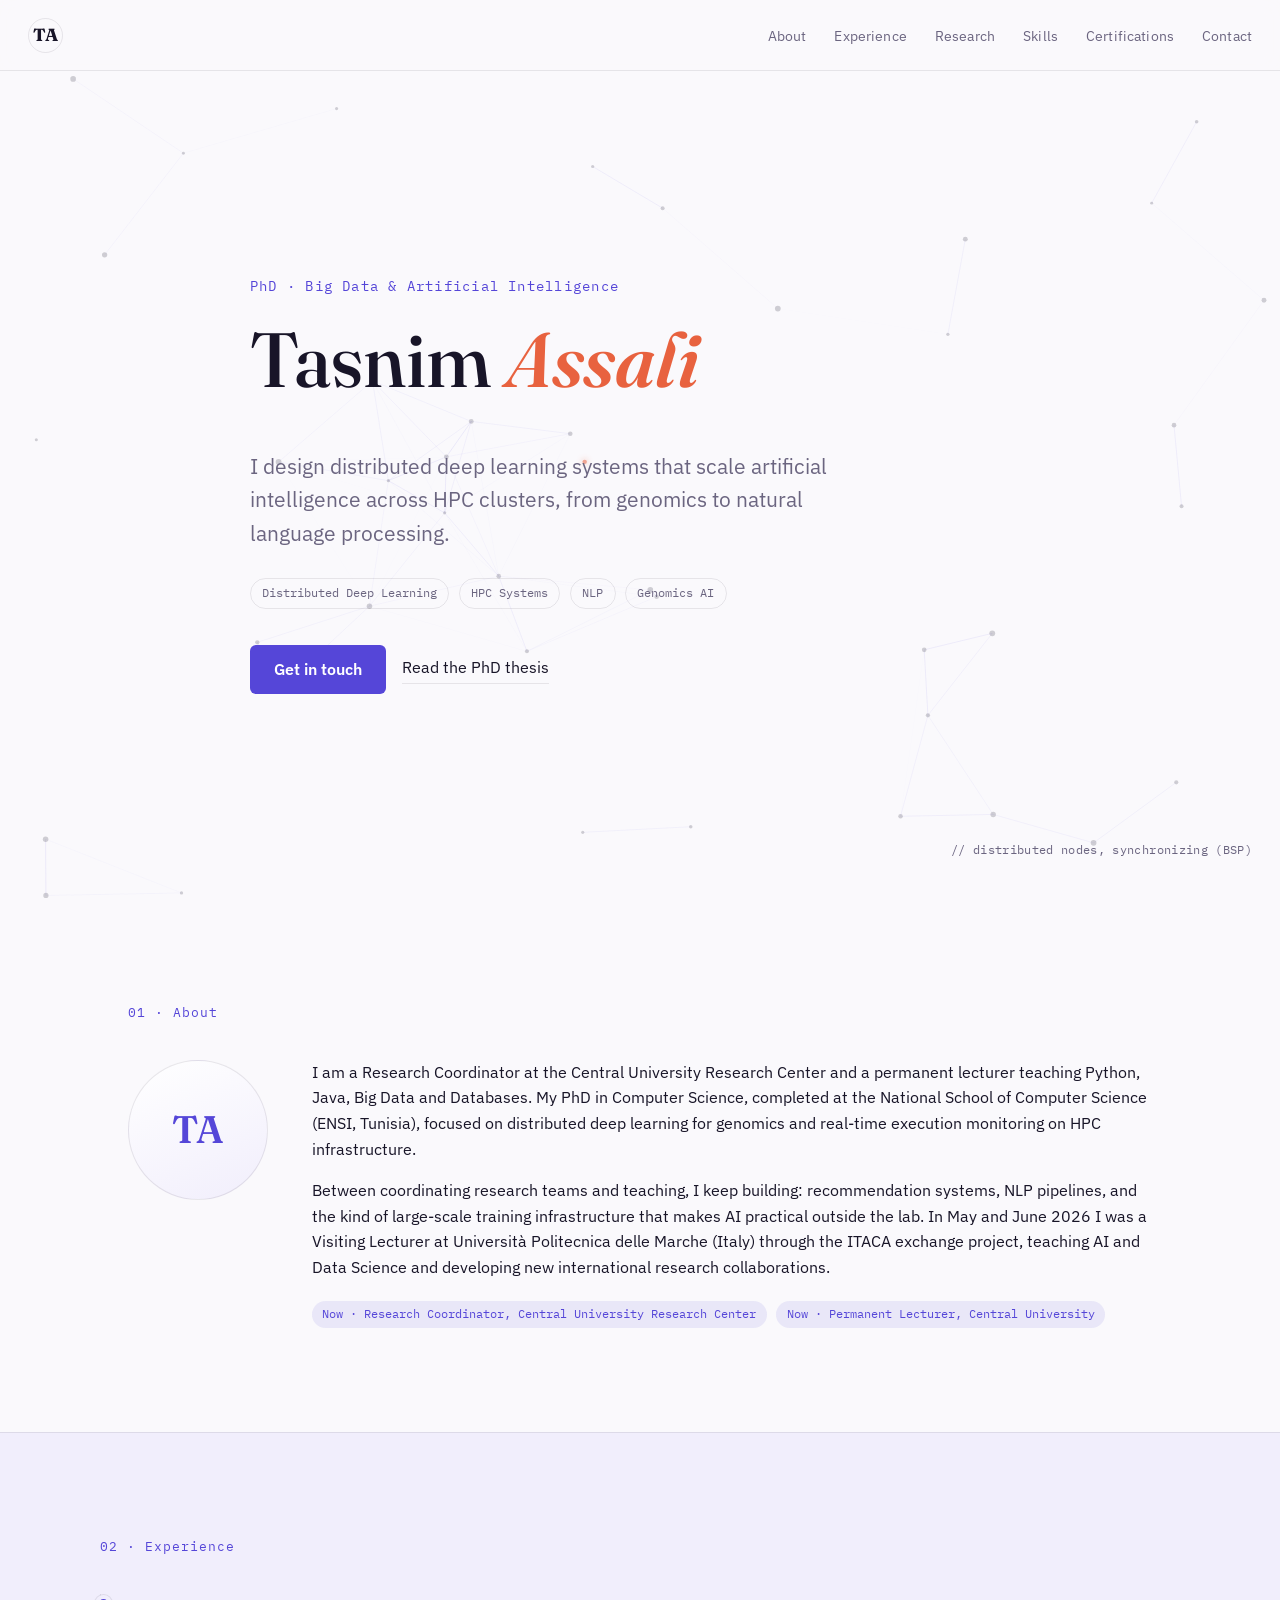
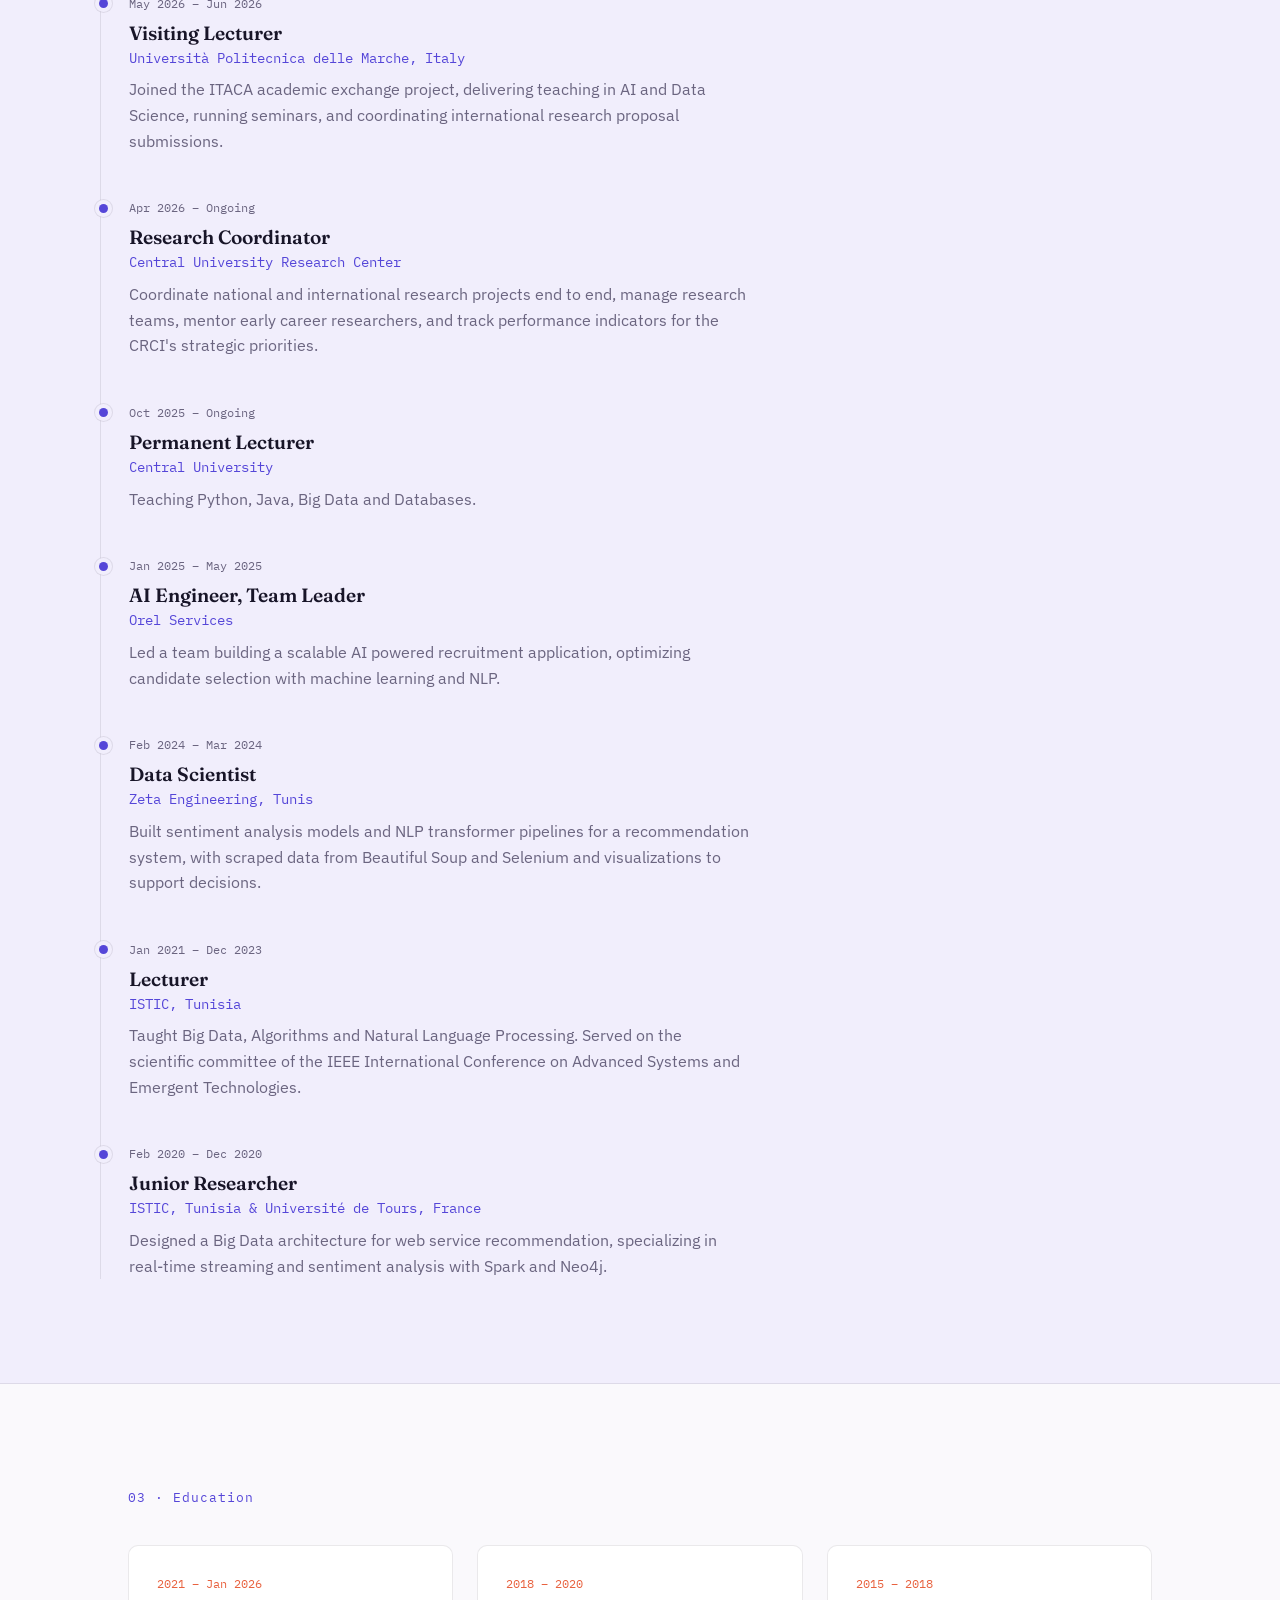
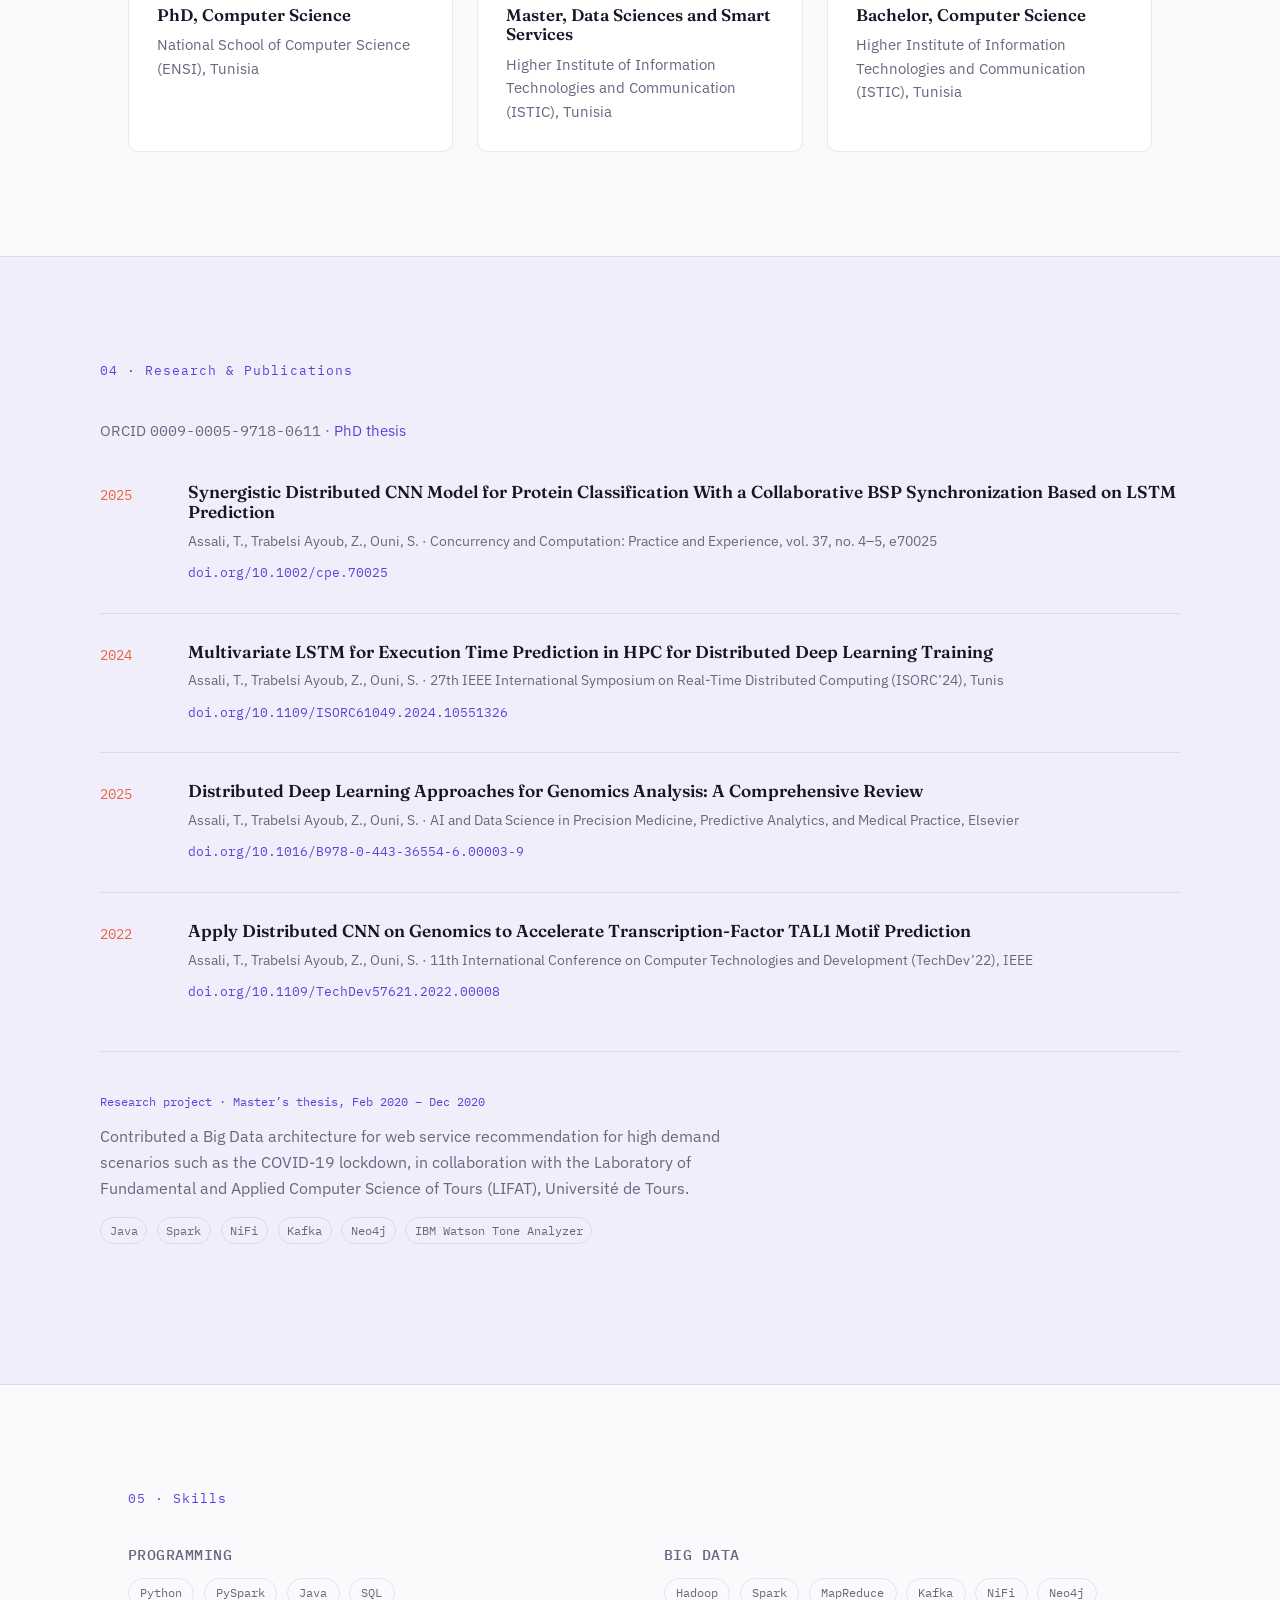
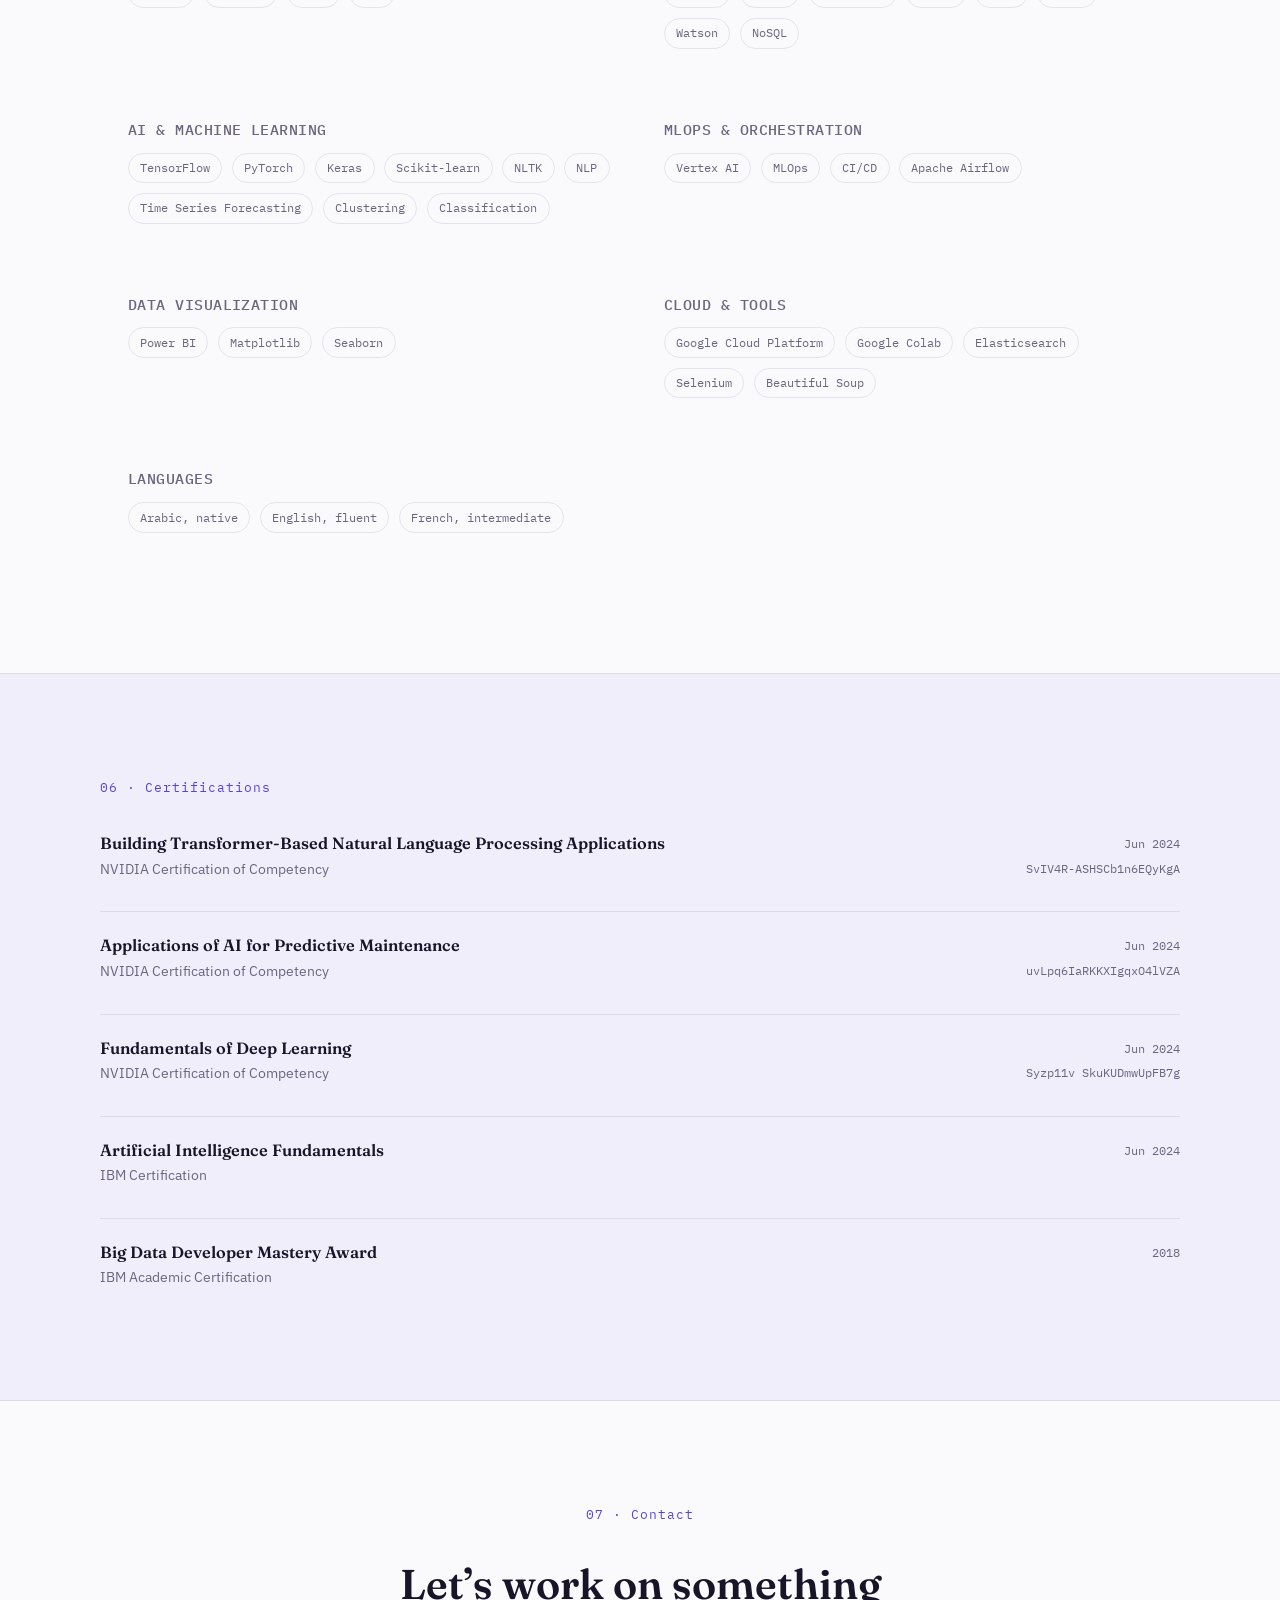
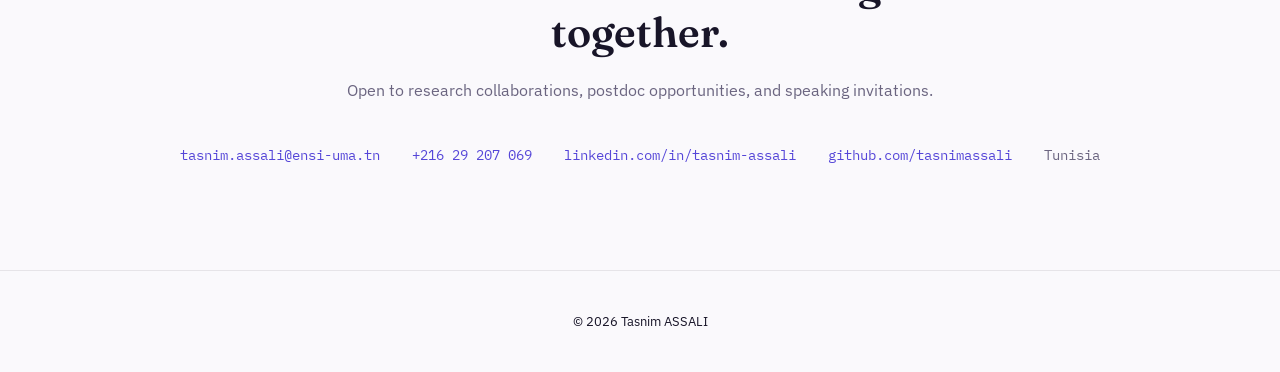
==== commit e527fe9a: "Update index.html" ====
--- a/index.html
+++ b/index.html
@@ -3,8 +3,8 @@
 <head>
 <meta charset="UTF-8">
 <meta name="viewport" content="width=device-width, initial-scale=1.0">
-<title>Tasnim Assali · PhD, Big Data &amp; Artificial Intelligence</title>
-<meta name="description" content="Tasnim Assali — PhD in Computer Science, Research Coordinator, and lecturer specializing in distributed deep learning, HPC, NLP and genomics AI.">
+<title>Tasnim ASSALI · PhD, Big Data &amp; Artificial Intelligence</title>
+<meta name="description" content="Tasnim ASSALI — PhD in Computer Science, Research Coordinator, and lecturer specializing in distributed deep learning, HPC, NLP and genomics AI.">
 
 <link rel="preconnect" href="https://fonts.googleapis.com">
 <link rel="preconnect" href="https://fonts.gstatic.com" crossorigin>
@@ -346,14 +346,14 @@
       <a href="tel:+21629207069">+216 29 207 069</a>
       <a href="https://linkedin.com/in/tasnim-assali" target="_blank" rel="noopener">linkedin.com/in/tasnim-assali</a>
       <a href="https://github.com/tasnimassali" target="_blank" rel="noopener">github.com/tasnimassali</a>
-      <span class="location">Radès, Tunisia</span>
+      <span class="location">Tunisia</span>
     </div>
   </section>
 
 </main>
 
 <footer class="site-footer">
-  <p>&copy; <span id="year"></span> Tasnim Assali</p>
+  <p>&copy; <span id="year"></span> Tasnim ASSALI</p>
 </footer>
 
 <script src="js/script.js"></script>
--- a/css/style.css
+++ b/css/style.css
@@ -2,15 +2,15 @@
    Tokens
    ======================================================== */
 :root{
-  --bg: #0A0F1A;
-  --panel: #101827;
-  --panel-alt: #0D1420;
-  --text: #E7ECF5;
-  --muted: #8A93A6;
-  --accent: #4FD1C5;
-  --accent-soft: rgba(79, 209, 197, 0.12);
-  --accent-warm: #F2A65A;
-  --line: rgba(231, 236, 245, 0.09);
+  --bg: #FAF9FC;
+  --panel: #FFFFFF;
+  --panel-alt: #F1EEFC;
+  --text: #181528;
+  --muted: #6B6580;
+  --accent: #5546D8;
+  --accent-soft: rgba(85, 70, 216, 0.10);
+  --accent-warm: #E8623F;
+  --line: rgba(24, 21, 40, 0.09);
 
   --font-display: "Fraunces", serif;
   --font-body: "IBM Plex Sans", sans-serif;
@@ -49,7 +49,7 @@
 
 .skip-link{
   position: absolute; left: -999px; top: auto;
-  background: var(--accent); color: #06201d; padding: 0.75em 1em;
+  background: var(--accent); color: #FFFFFF; padding: 0.75em 1em;
   border-radius: 4px; z-index: 200;
 }
 .skip-link:focus{ left: 1rem; top: 1rem; }
@@ -111,7 +111,7 @@
   align-items: center;
   justify-content: space-between;
   padding: 1.1rem 1.75rem;
-  background: rgba(10, 15, 26, 0.72);
+  background: rgba(250, 249, 252, 0.78);
   backdrop-filter: blur(10px);
   border-bottom: 1px solid var(--line);
 }
@@ -211,13 +211,13 @@
 .cta-row{ display: flex; flex-wrap: wrap; gap: 1rem; align-items: center; }
 .btn-primary{
   background: var(--accent);
-  color: #06201d;
+  color: #FFFFFF;
   font-weight: 600;
   padding: 0.75em 1.5em;
   border-radius: 6px;
   text-decoration: none;
 }
-.btn-primary:hover{ background: #6fe0d5; text-decoration: none; }
+.btn-primary:hover{ background: #6E5EEF; text-decoration: none; }
 .btn-ghost{
   color: var(--text);
   border-bottom: 1px solid var(--line);
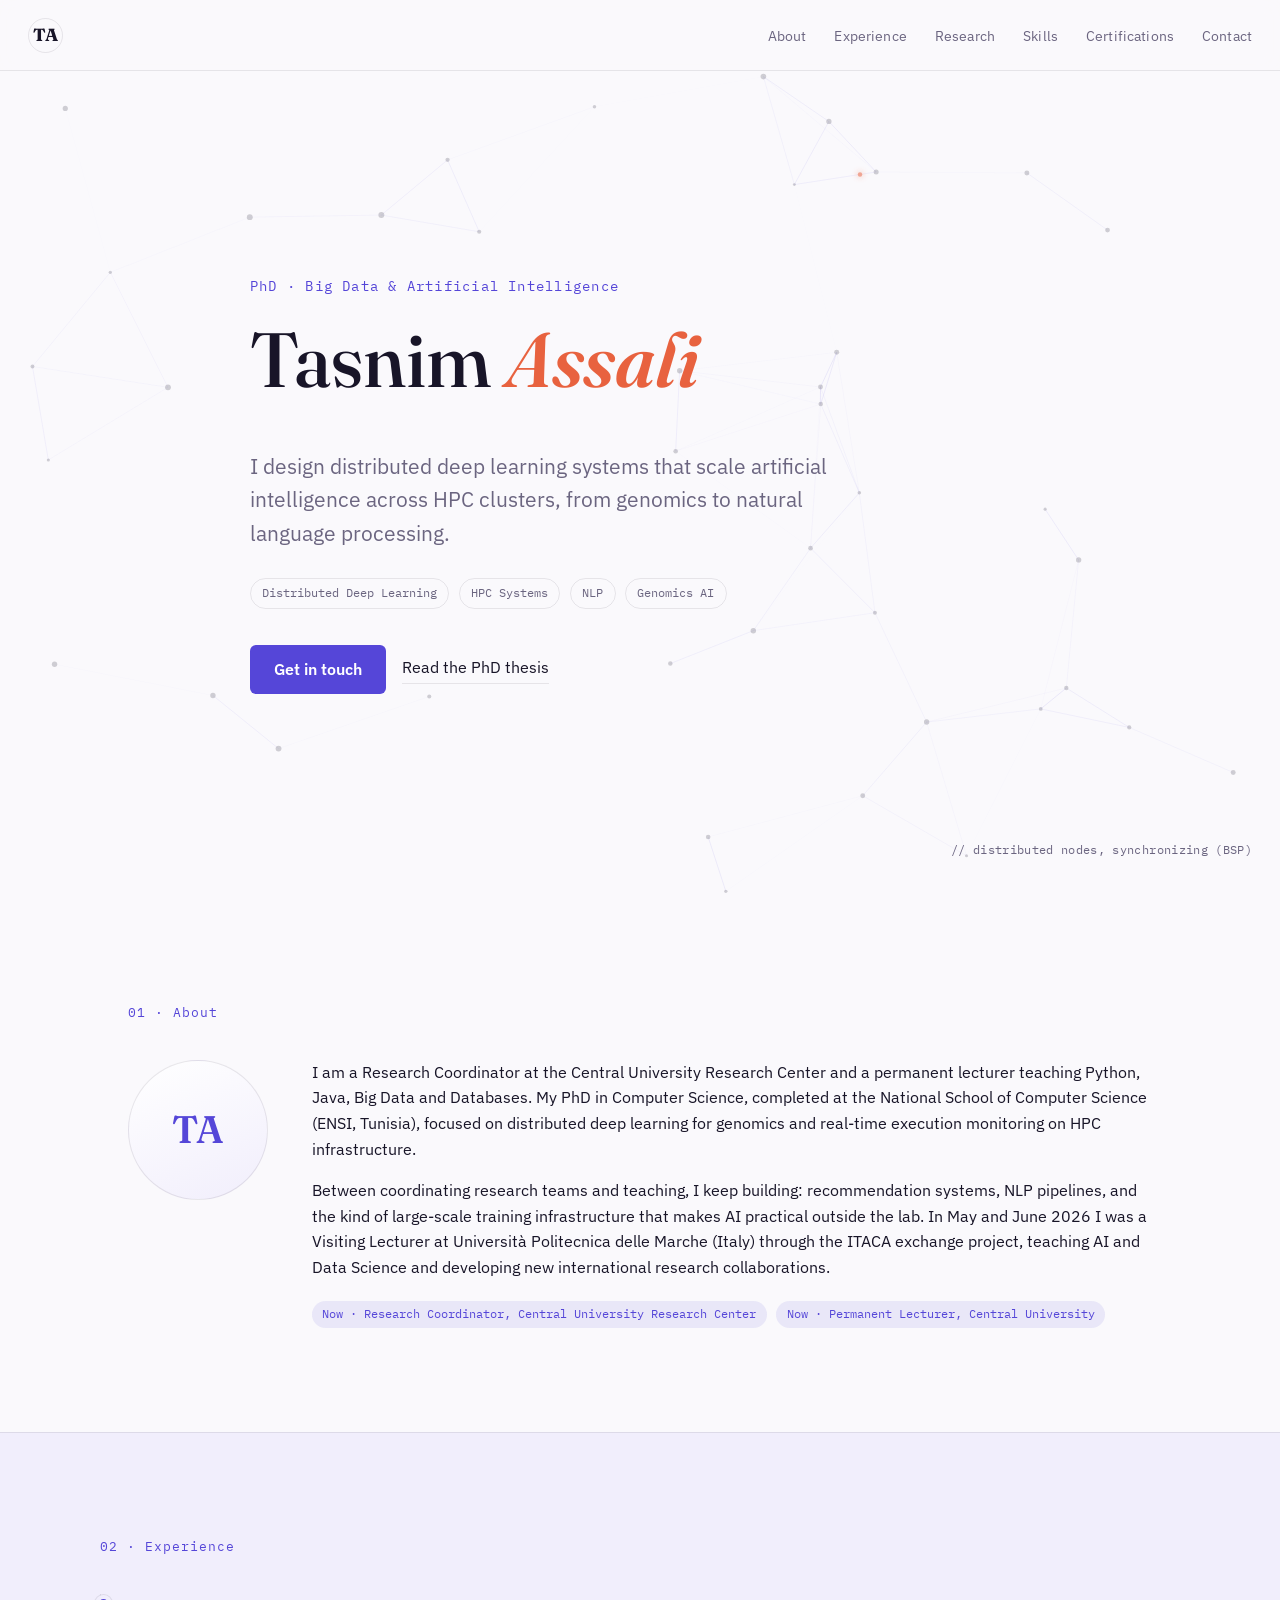
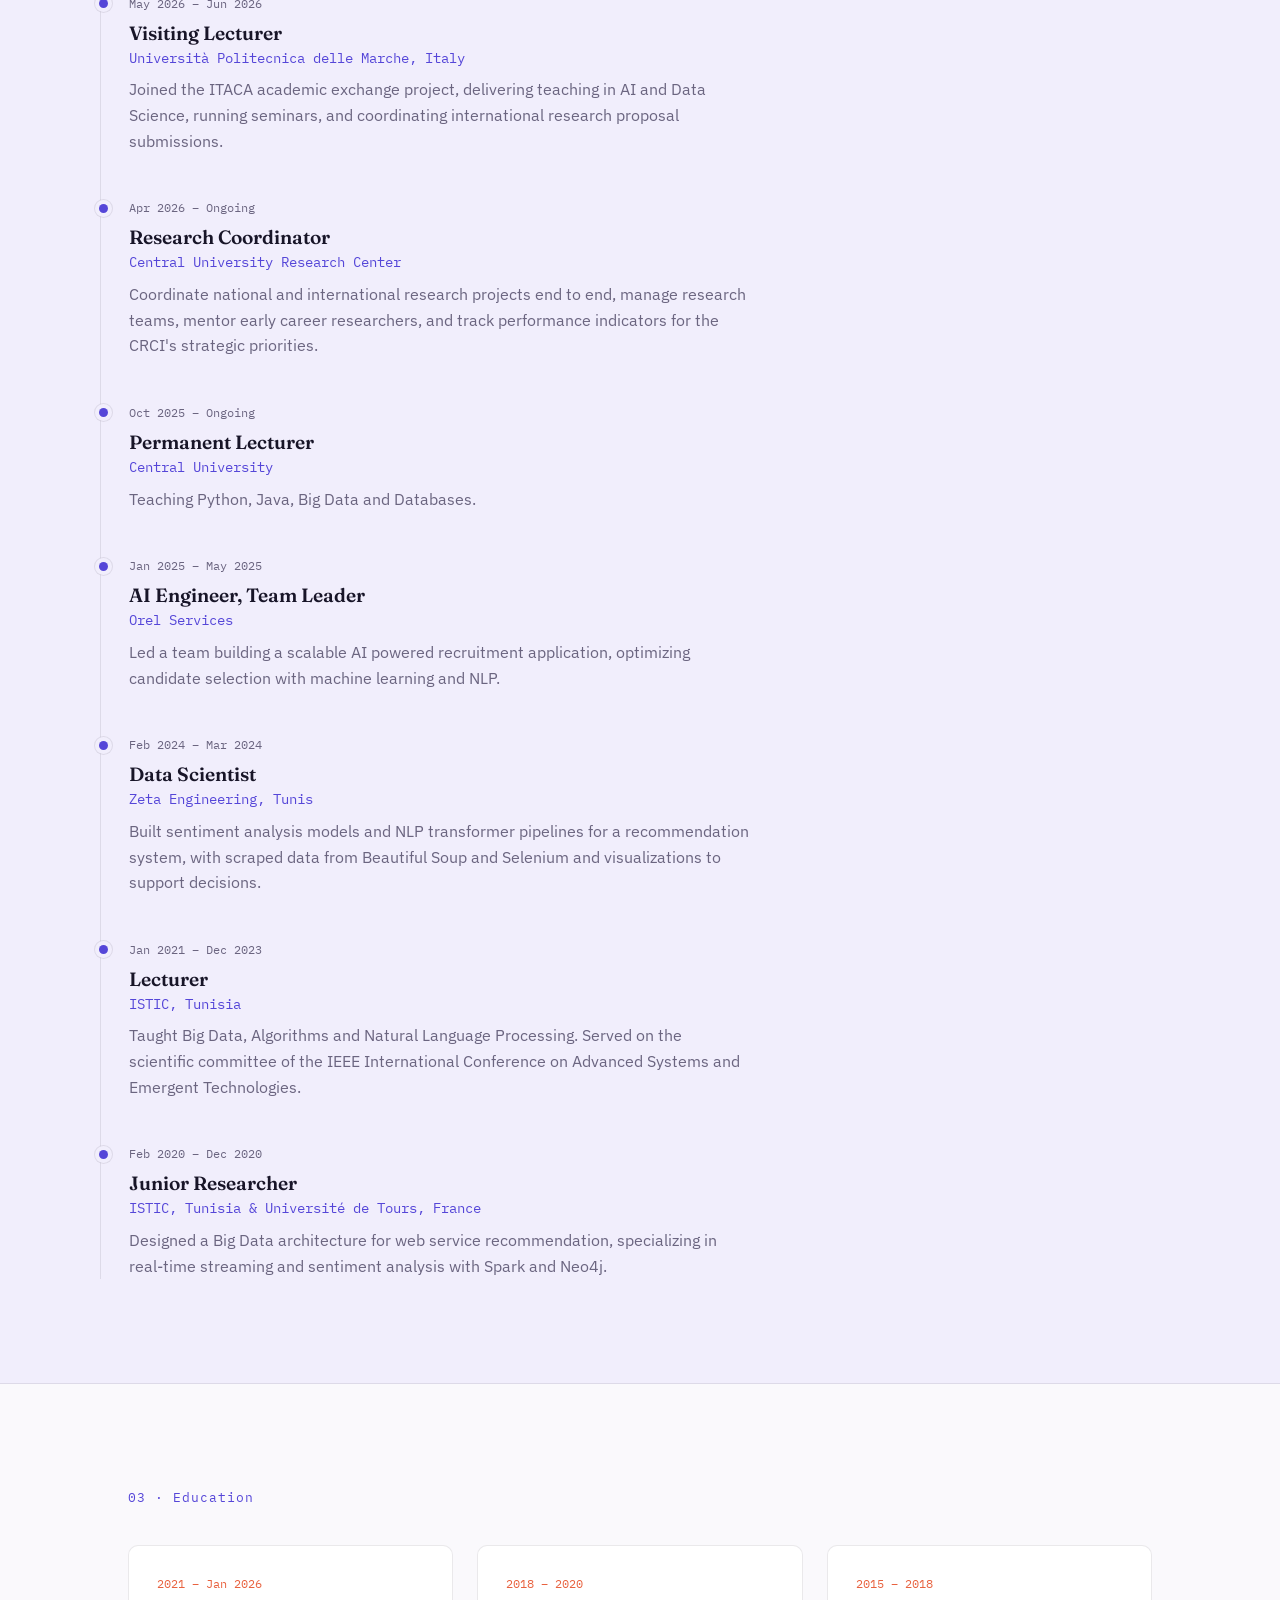
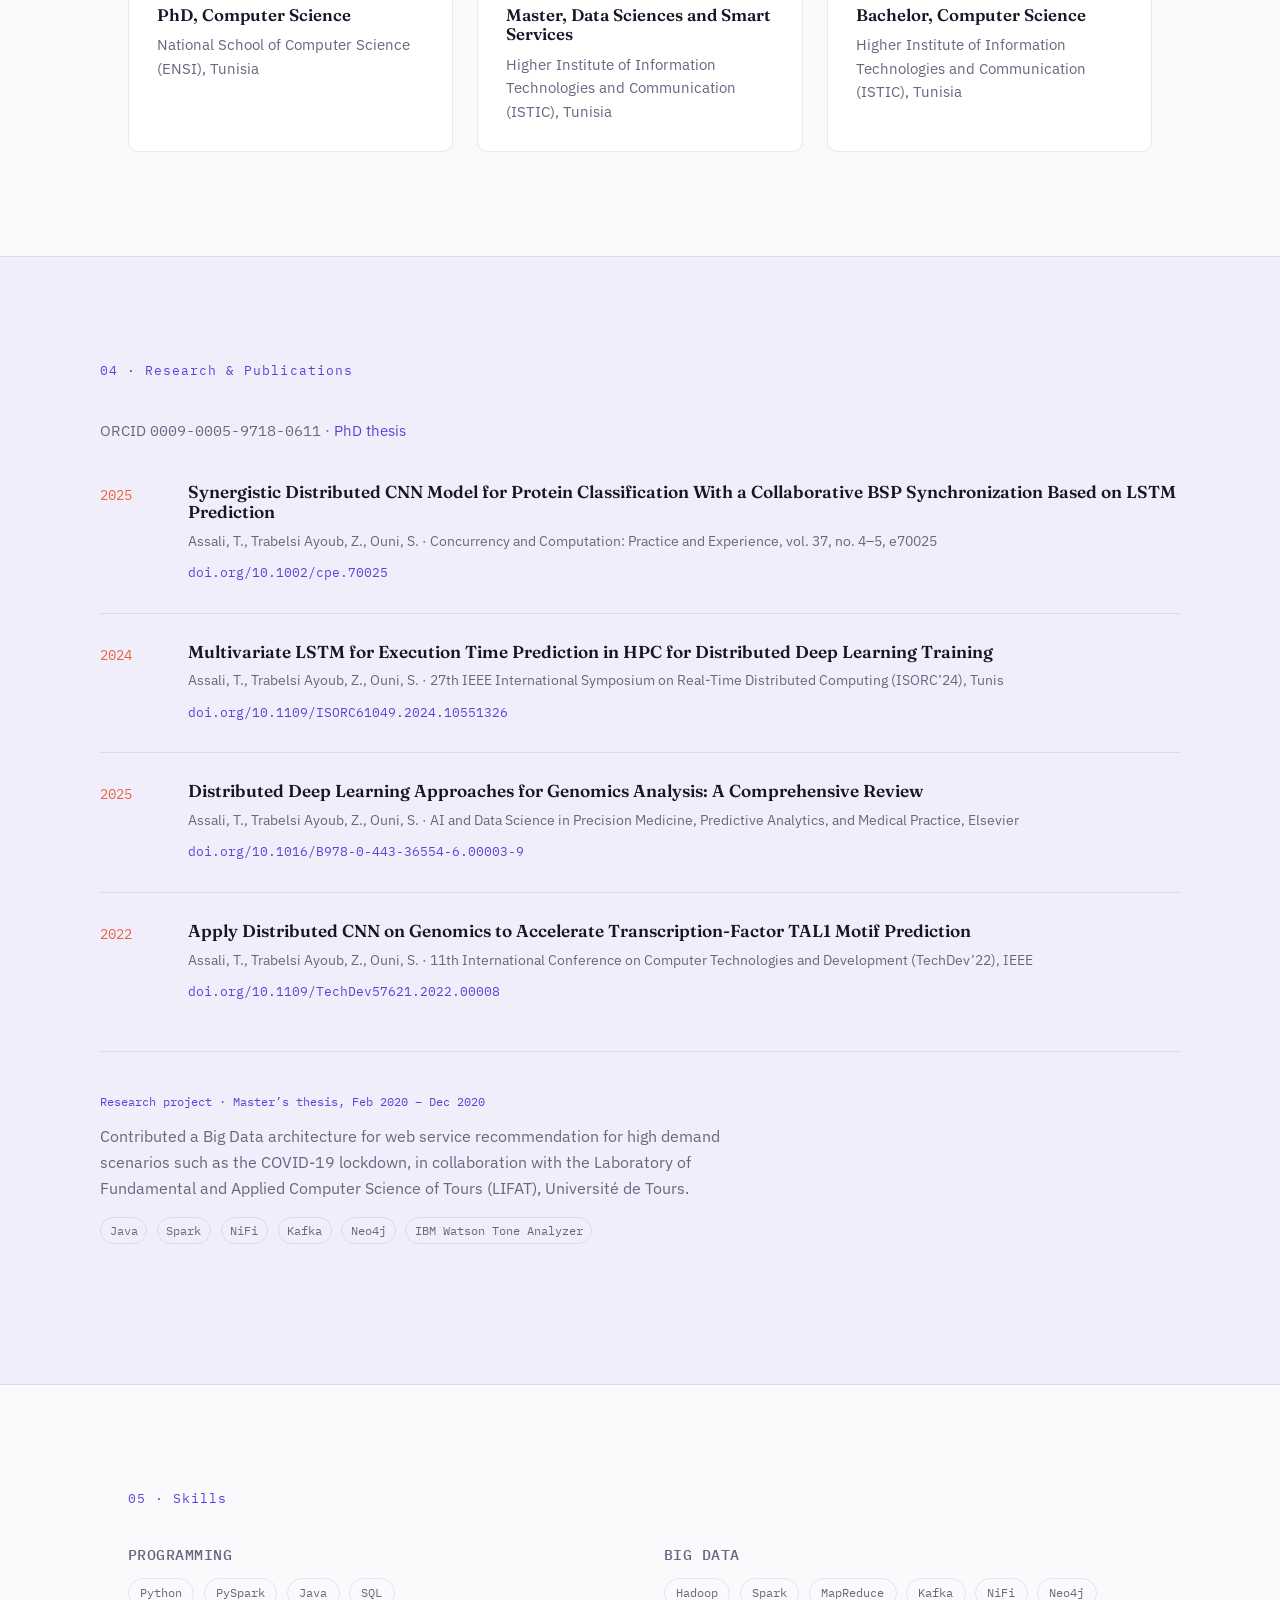
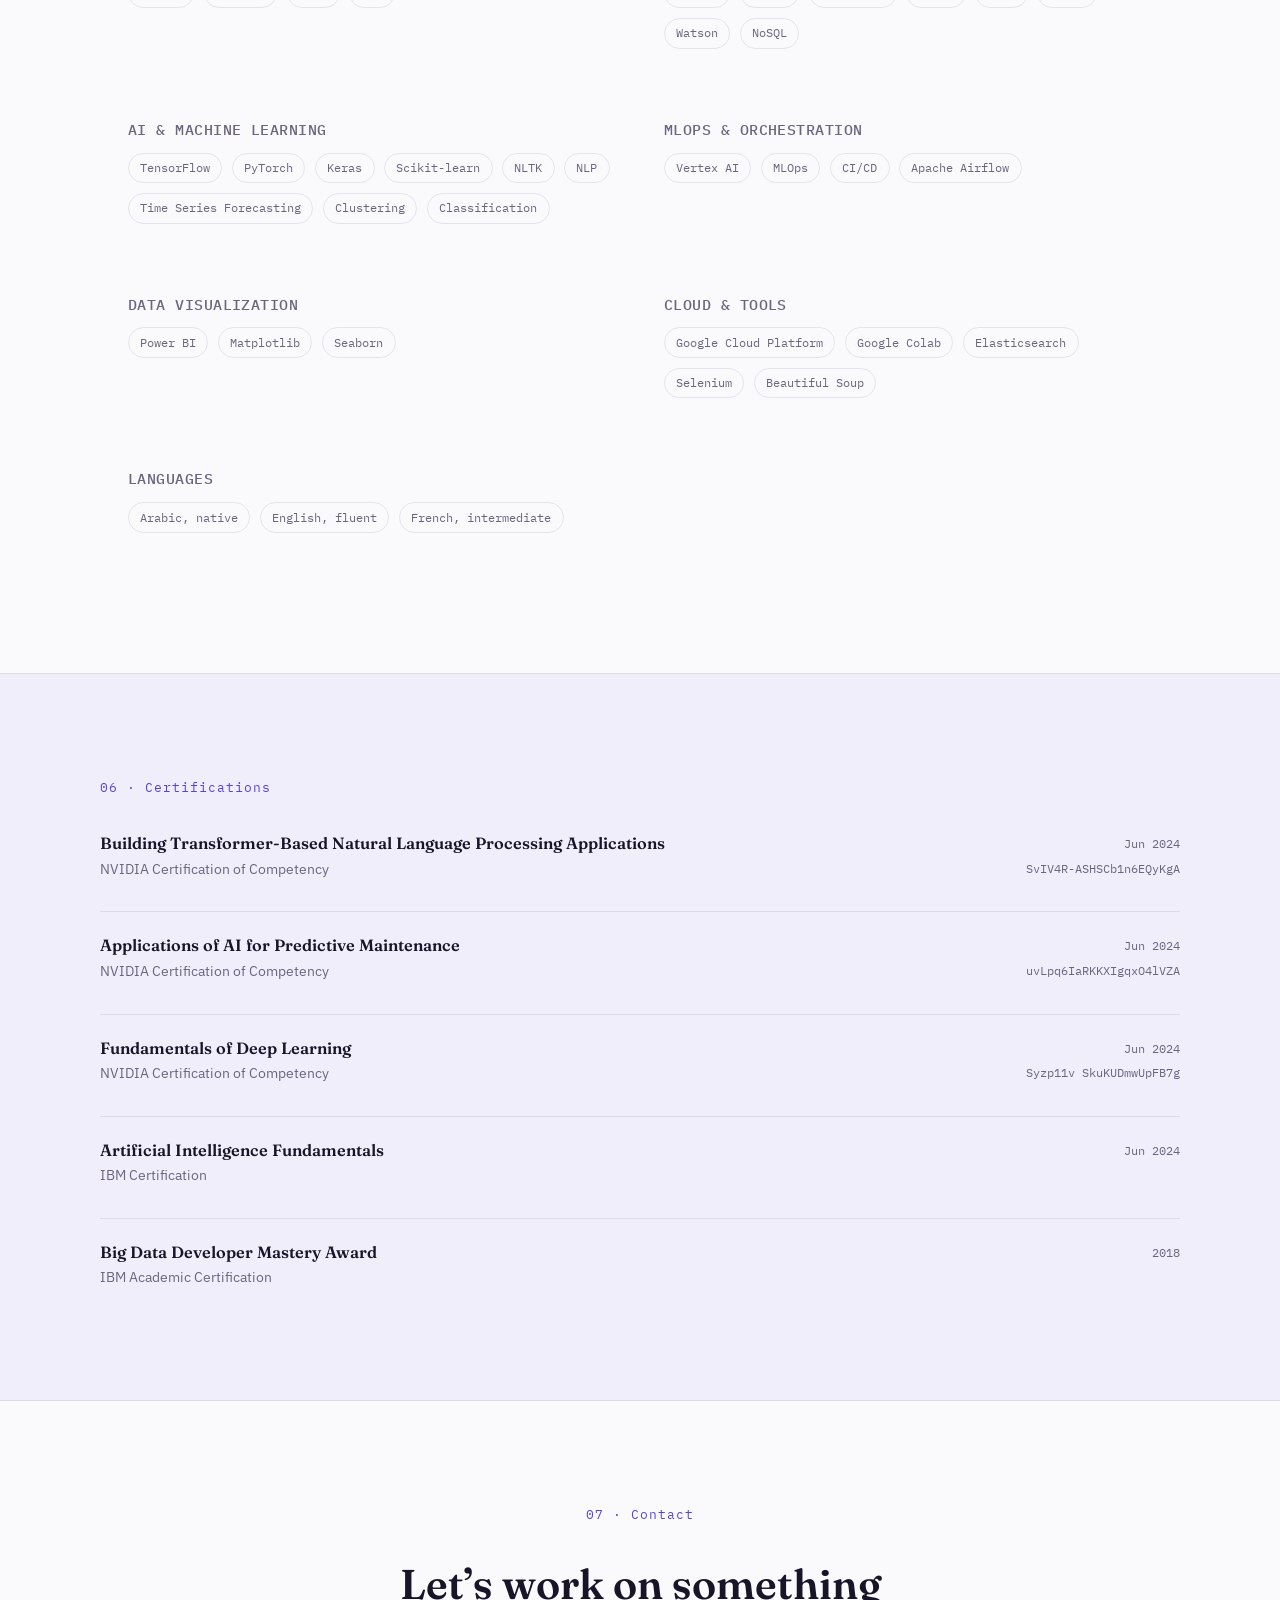
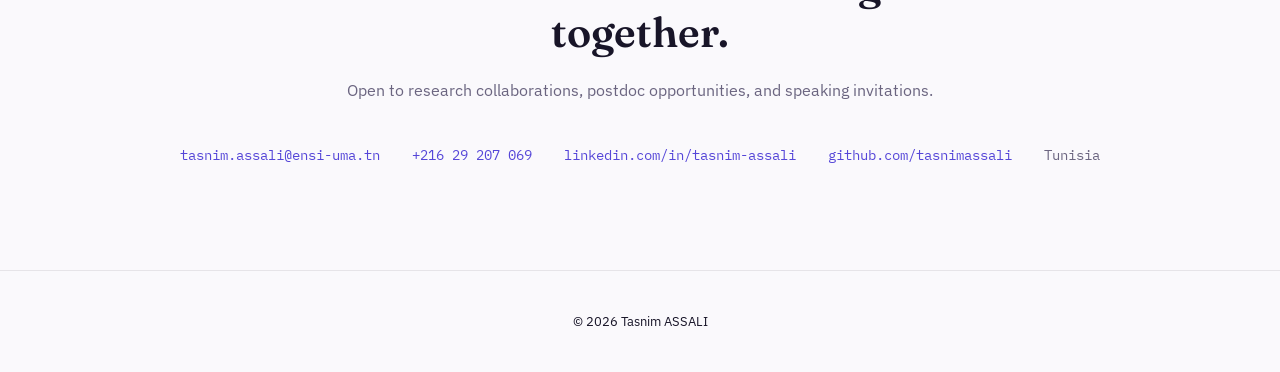
==== commit bf3786cd: "Update index.html" ====
--- a/index.html
+++ b/index.html
@@ -17,7 +17,7 @@
 {
   "@context": "https://schema.org",
   "@type": "Person",
-  "name": "Tasnim Assali",
+  "name": "Tasnim ASSALI",
   "url": "https://tasnimassali.github.io/",
   "jobTitle": "Research Coordinator",
   "worksFor": {
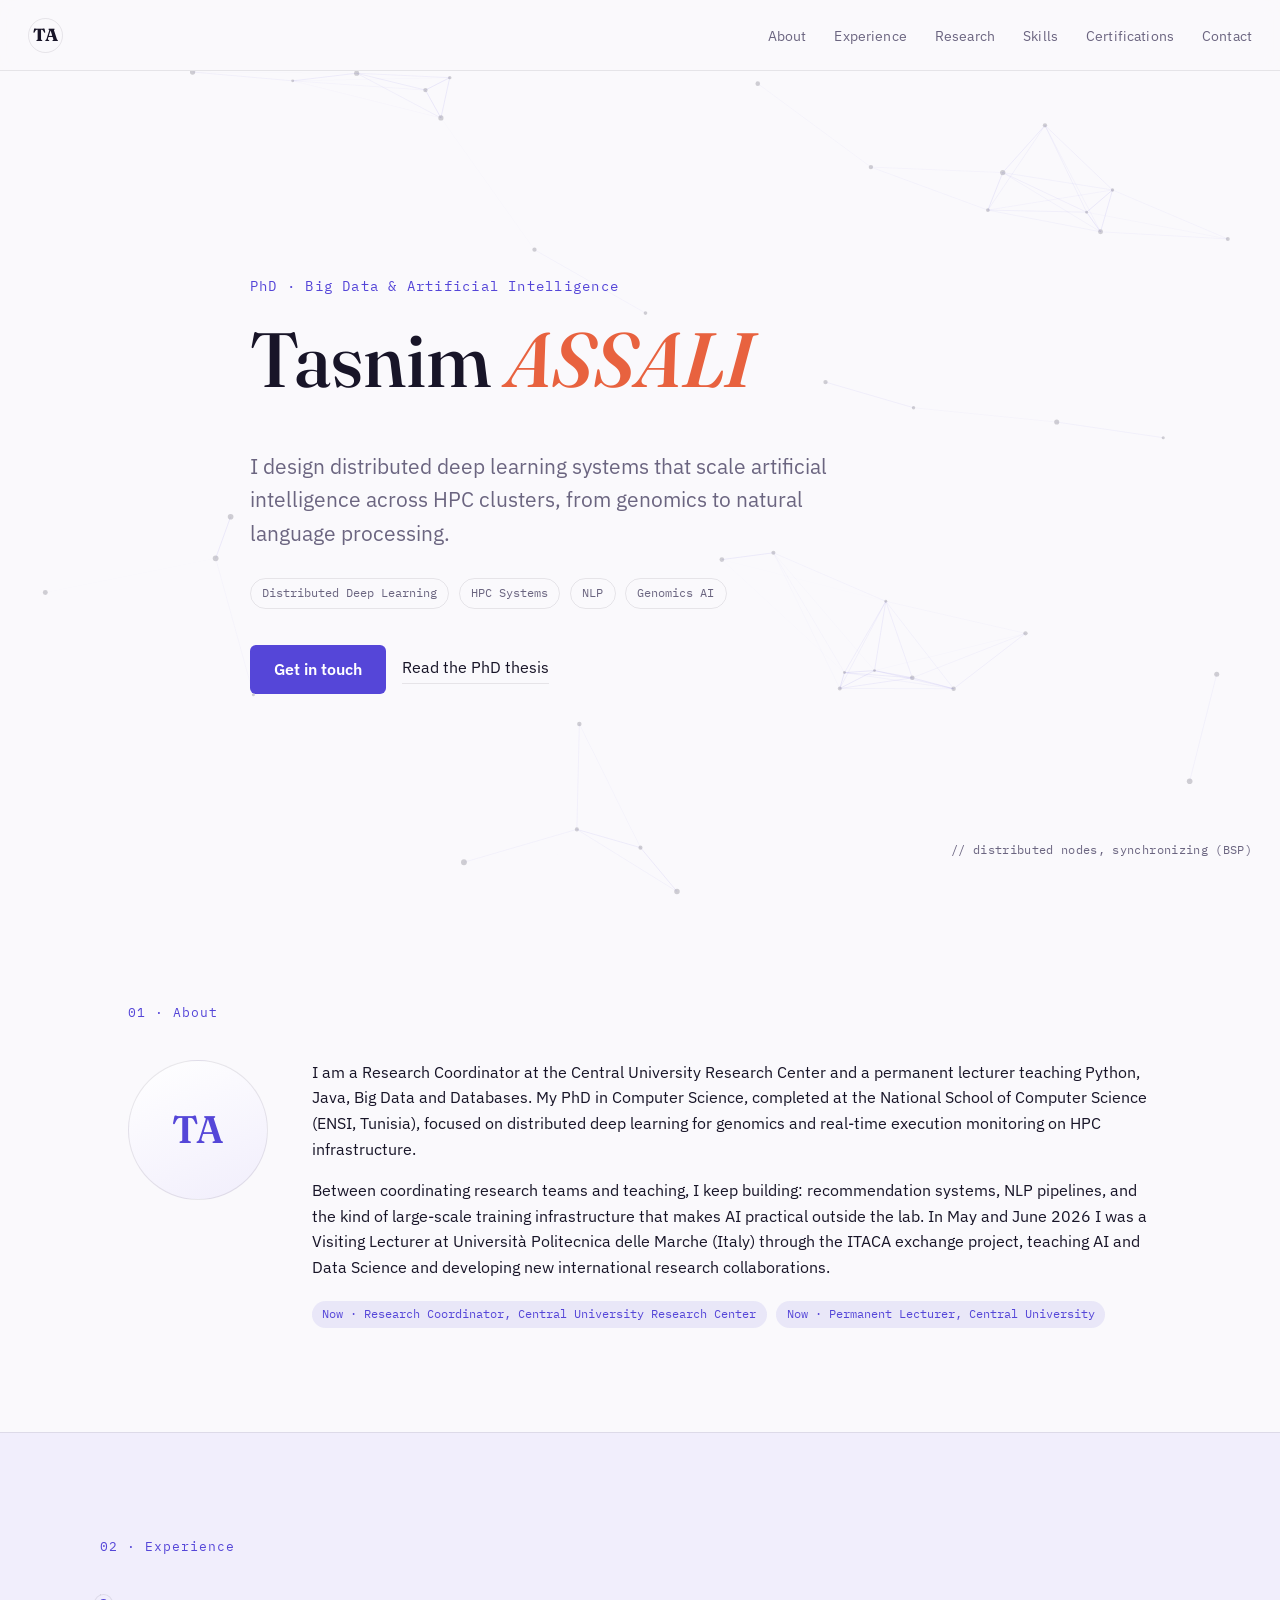
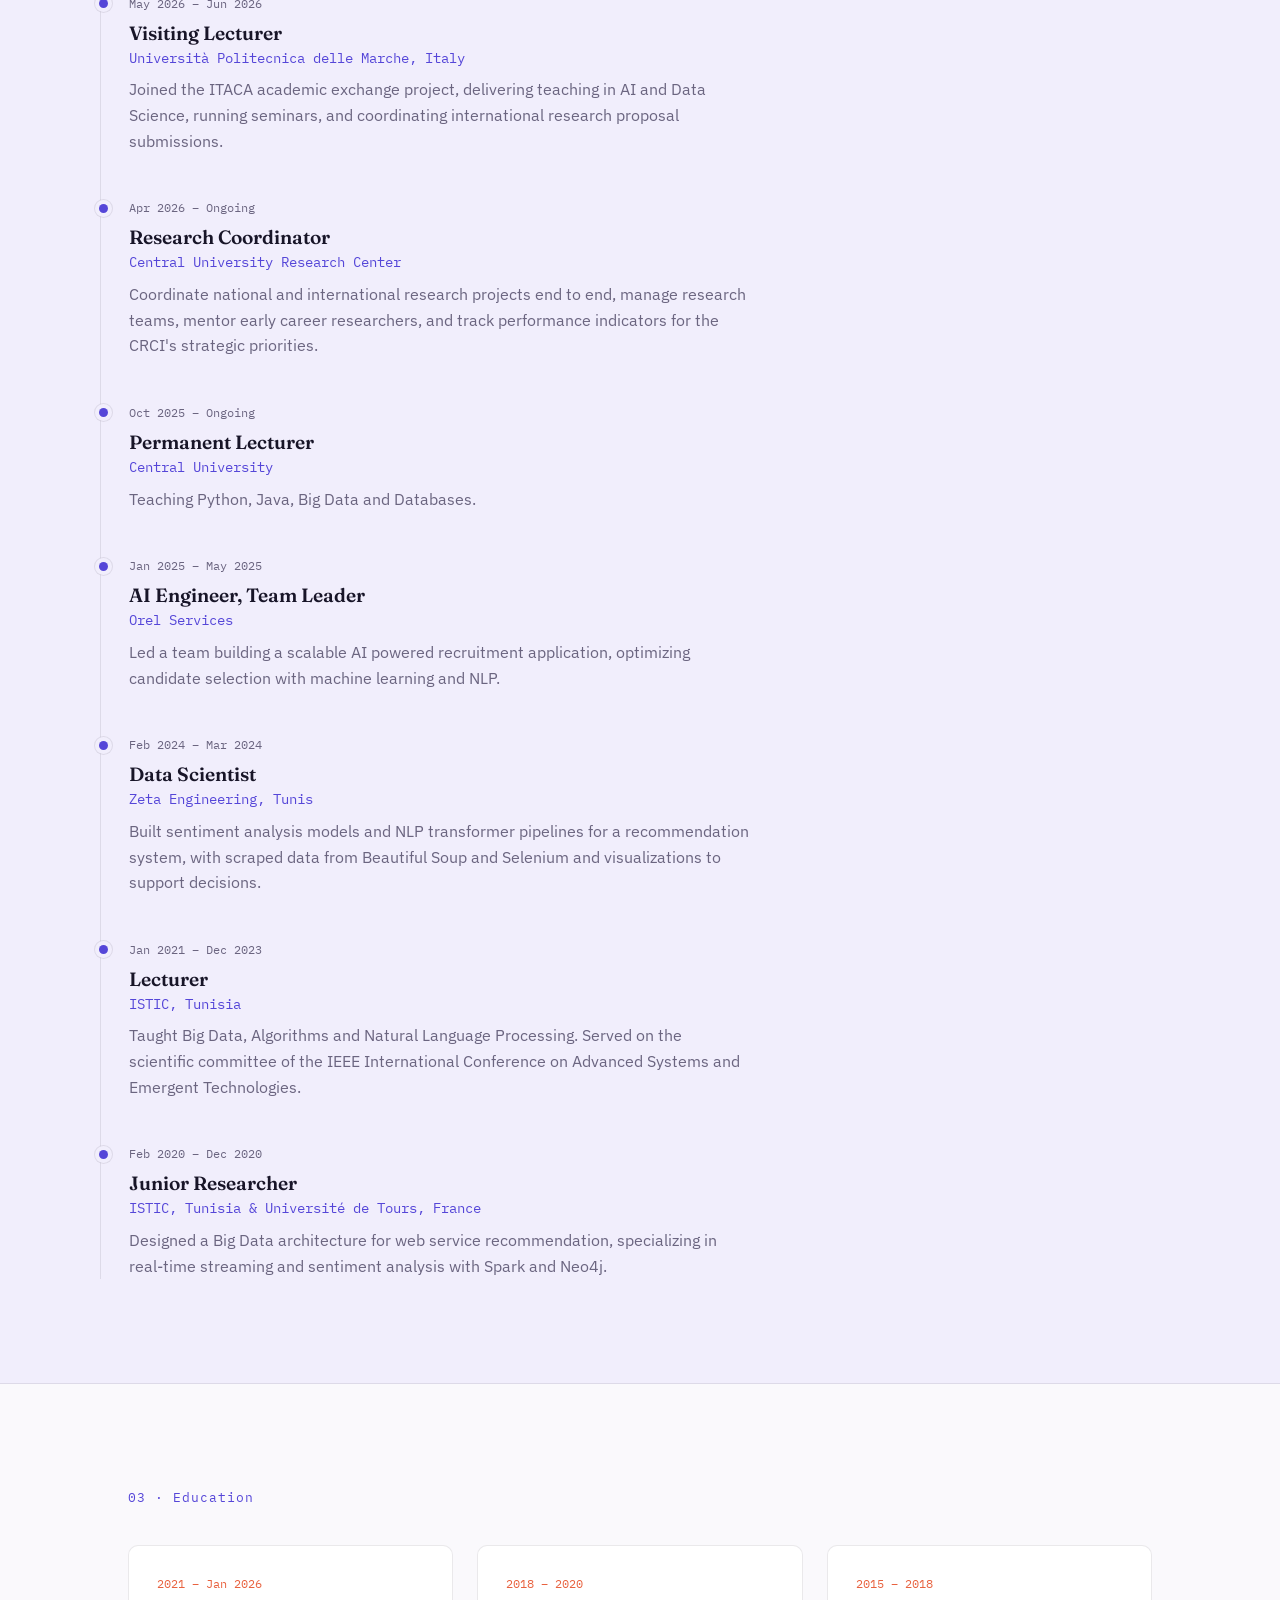
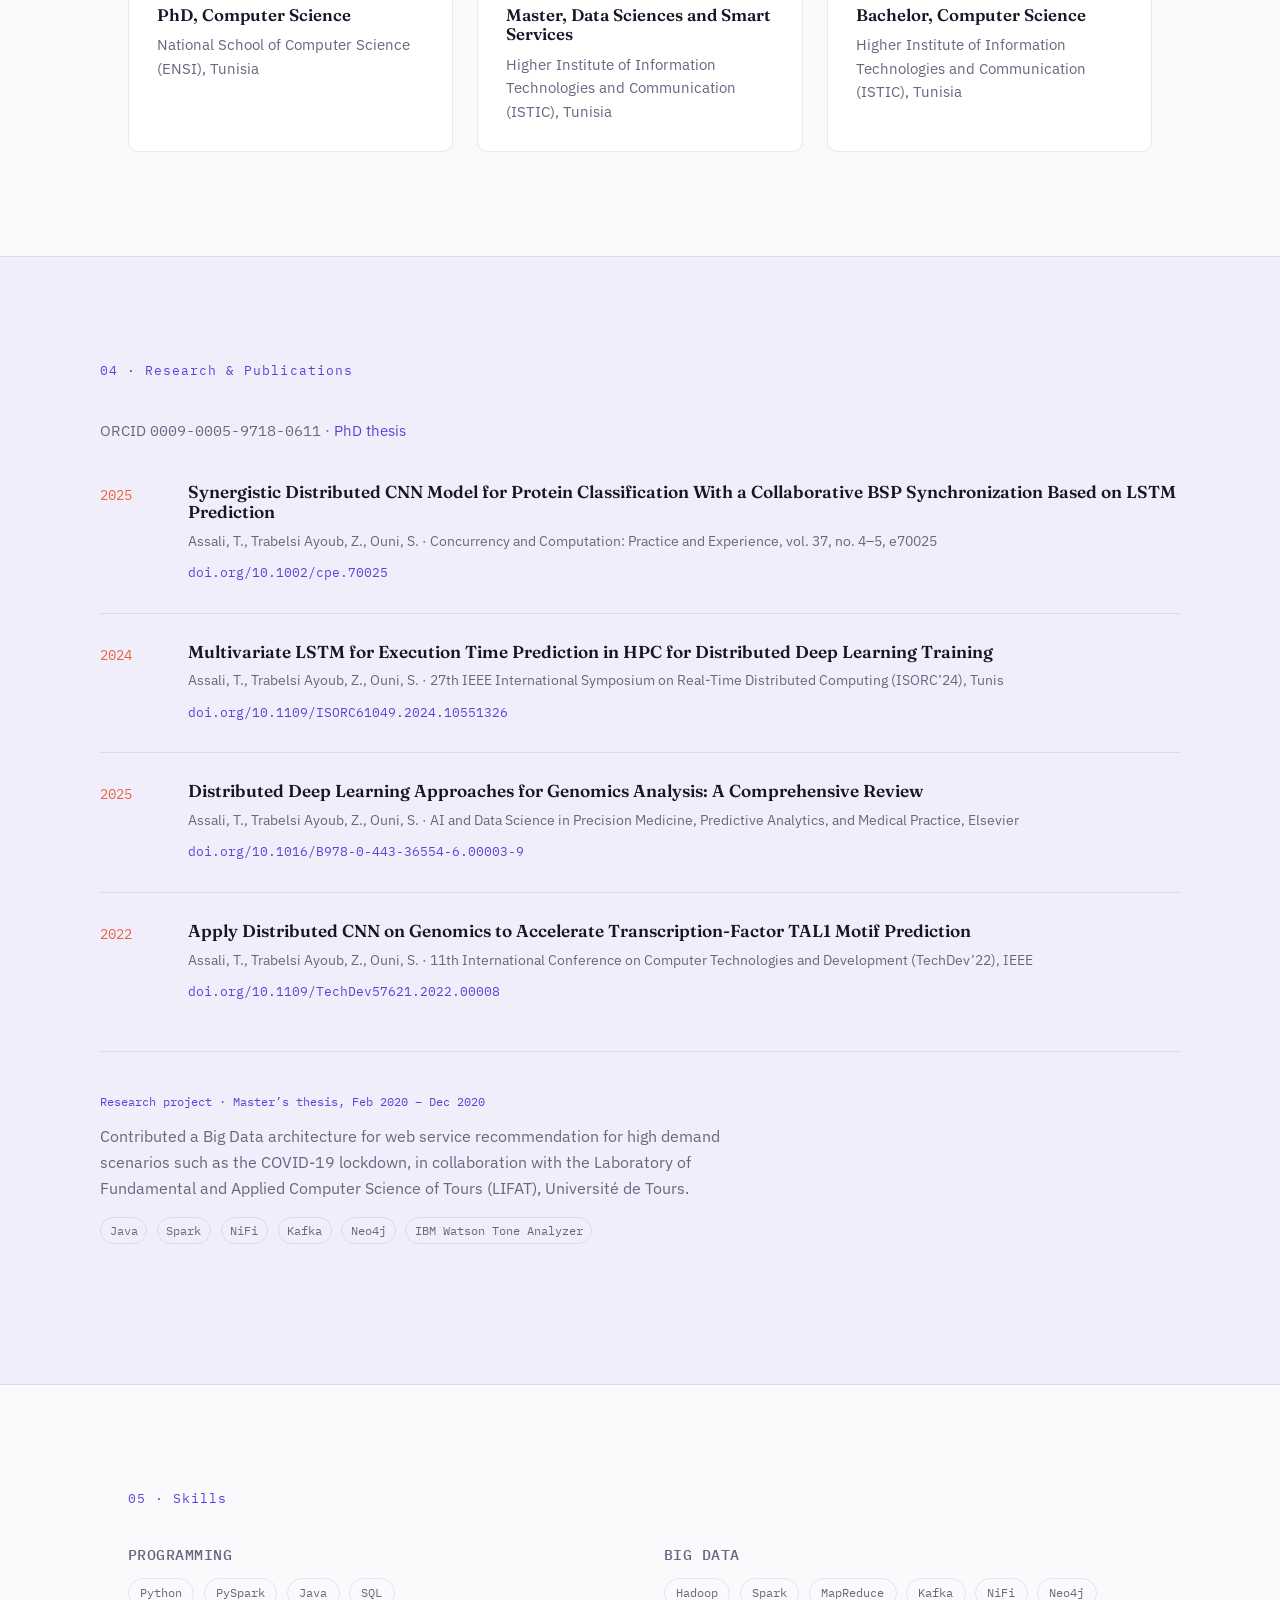
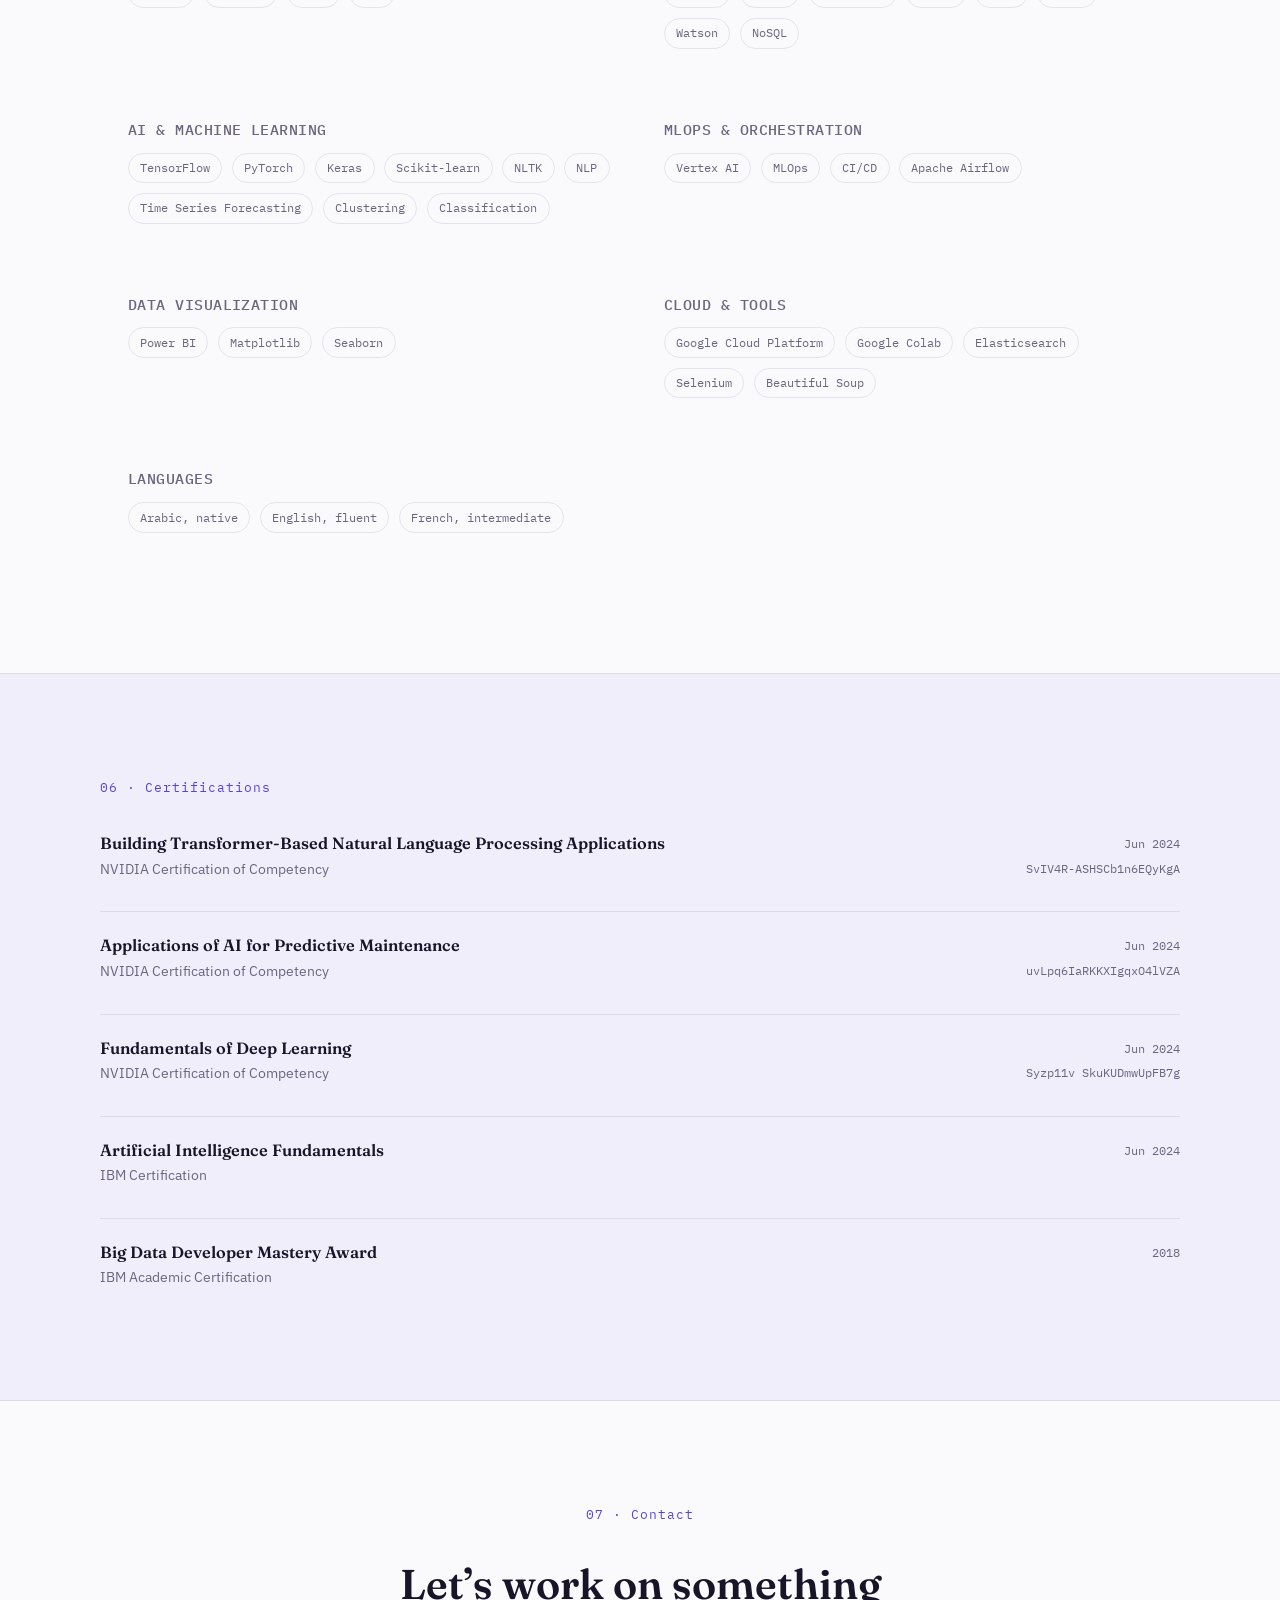
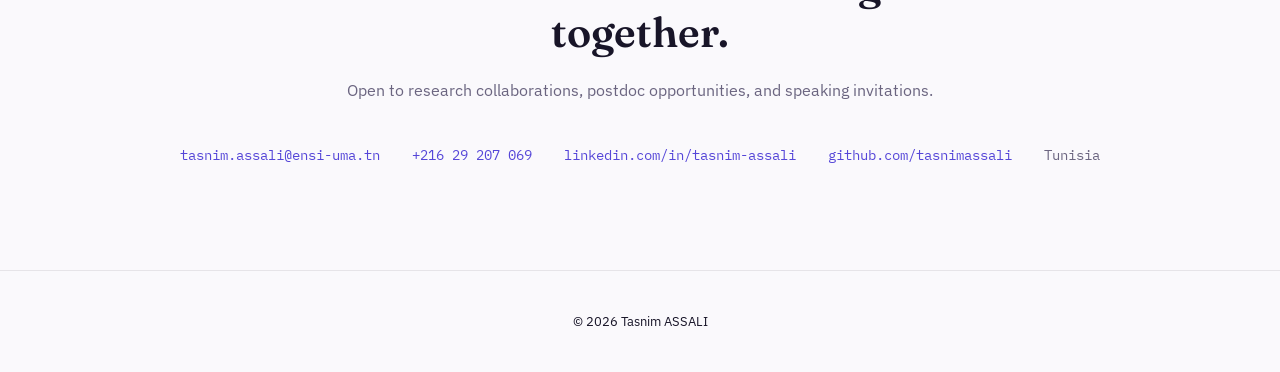
==== commit 95a03061: "Update index.html" ====
--- a/index.html
+++ b/index.html
@@ -60,7 +60,7 @@
     <canvas id="network-canvas" aria-hidden="true"></canvas>
     <div class="hero-content">
       <p class="eyebrow">PhD · Big Data &amp; Artificial Intelligence</p>
-      <h1>Tasnim <em>Assali</em></h1>
+      <h1>Tasnim <em>ASSALI</em></h1>
       <p class="thesis">I design distributed deep learning systems that scale artificial intelligence across HPC clusters, from genomics to natural language processing.</p>
       <div class="tags" aria-label="Research areas">
         <span>Distributed Deep Learning</span>
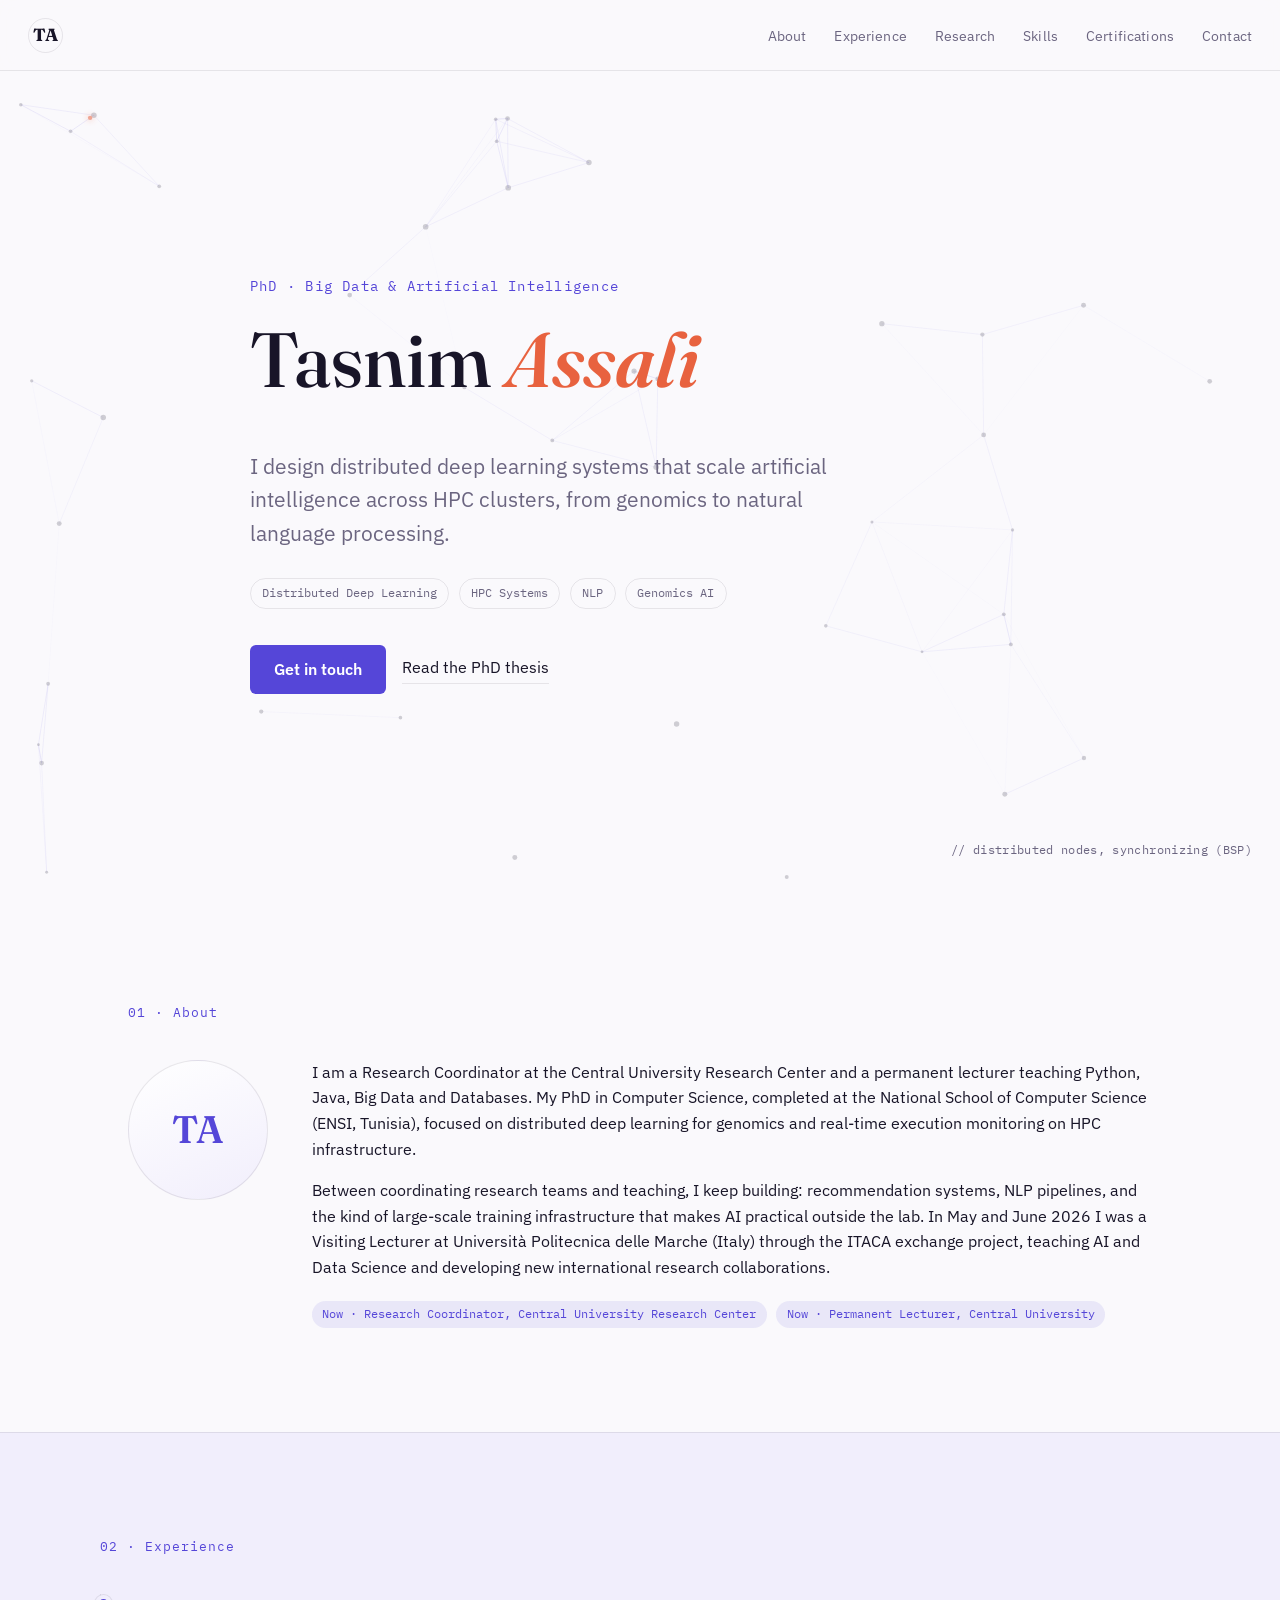
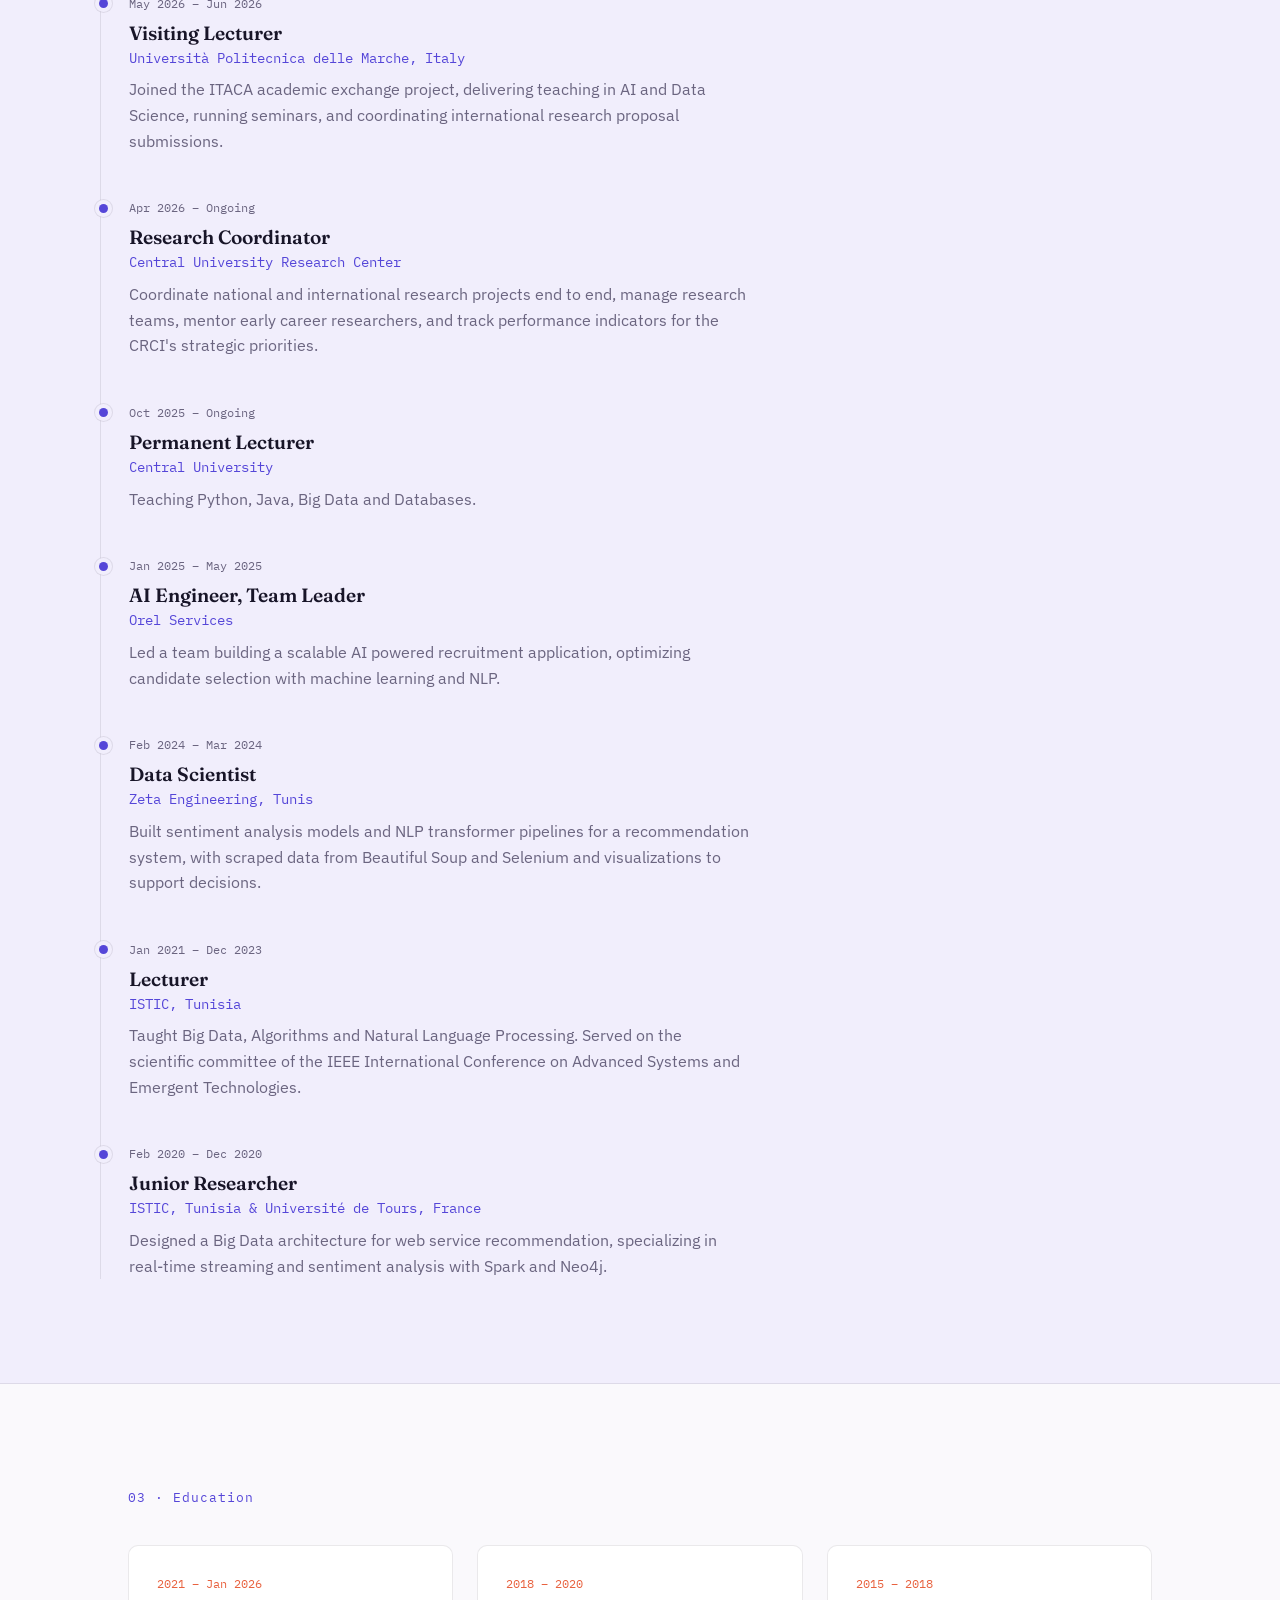
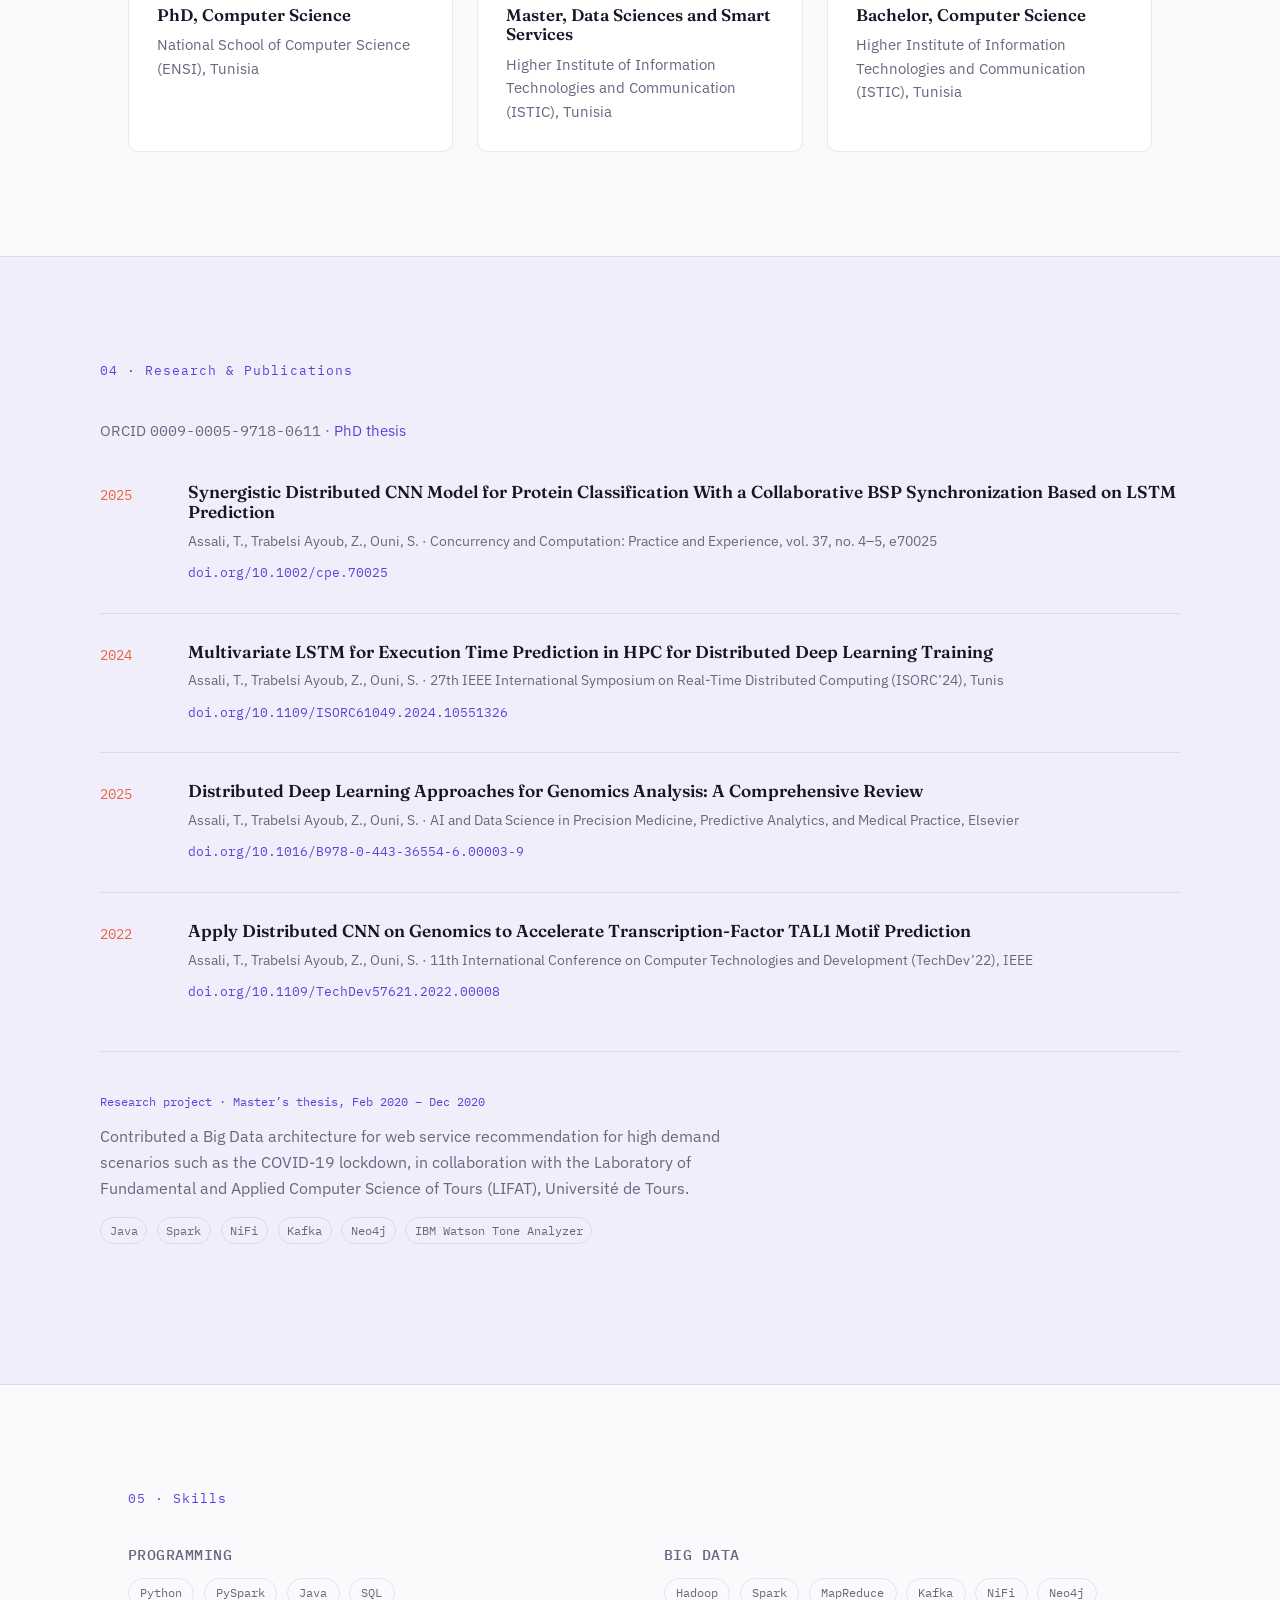
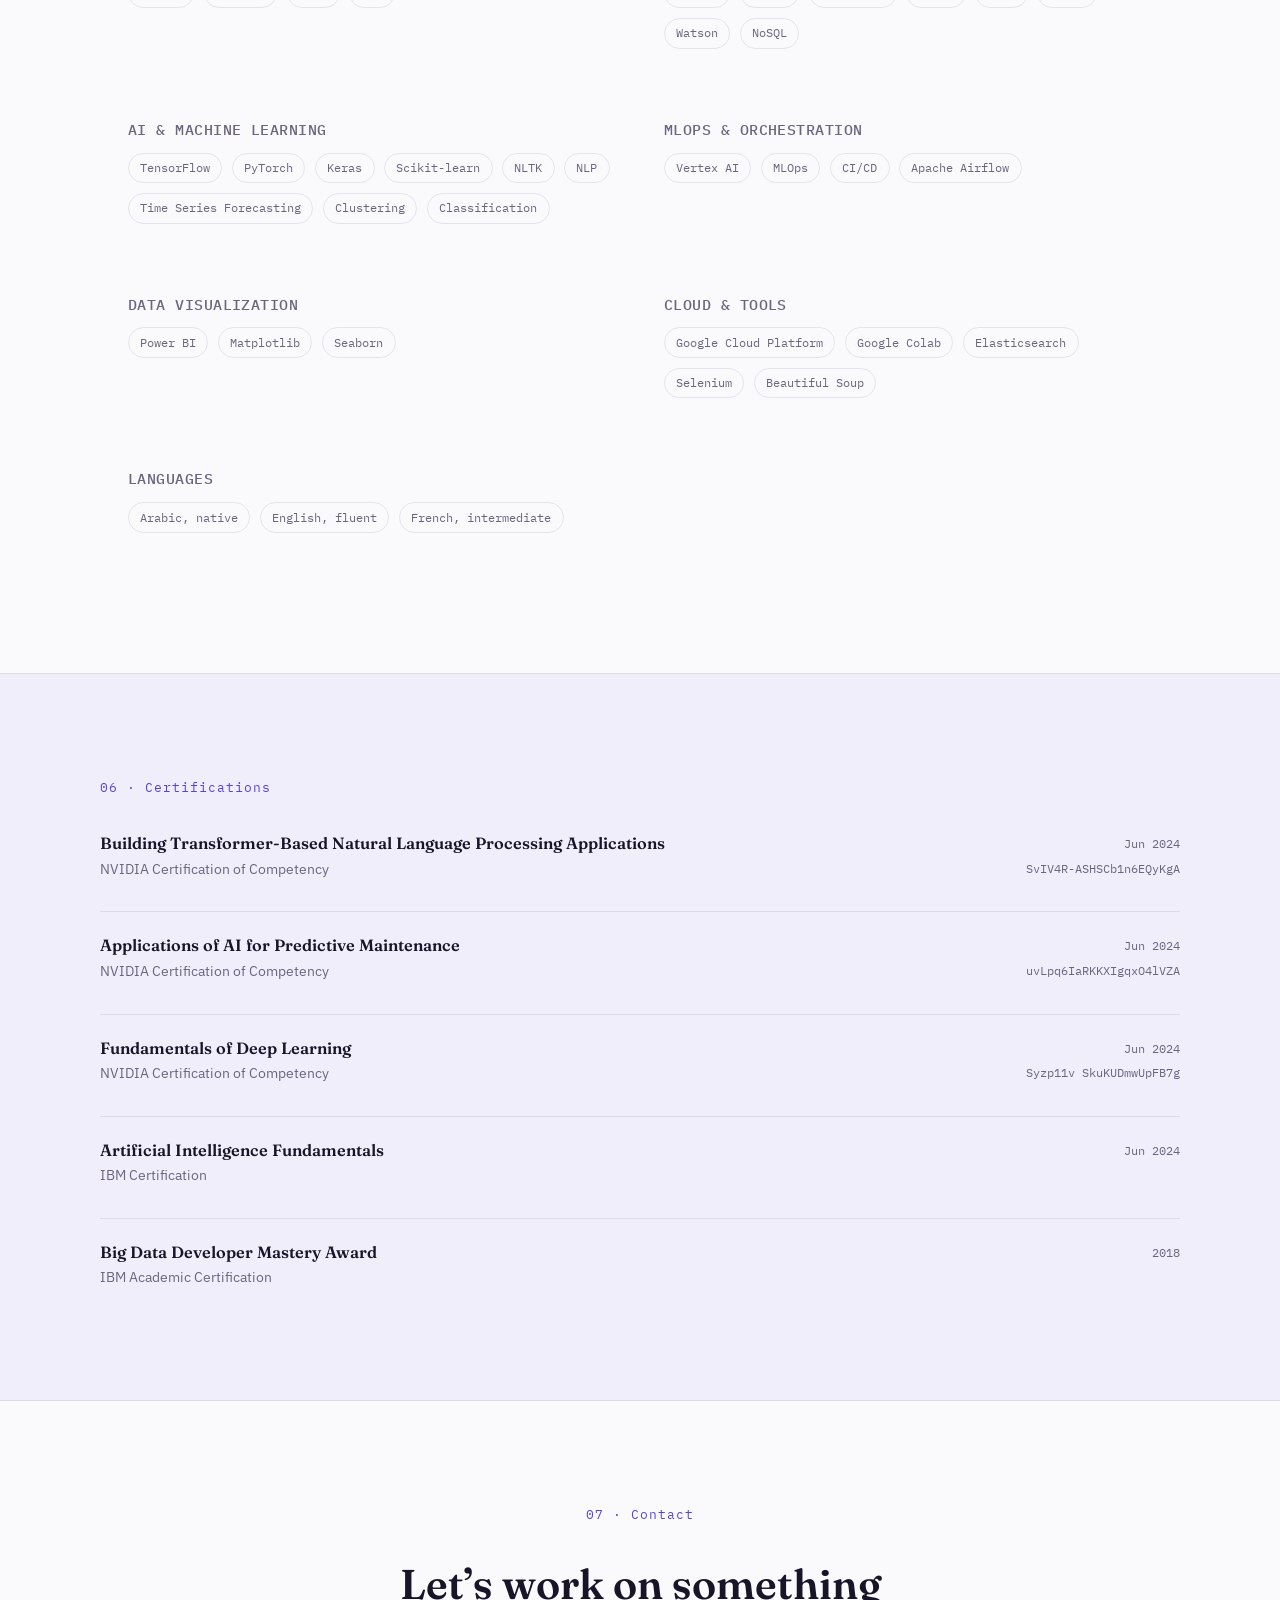
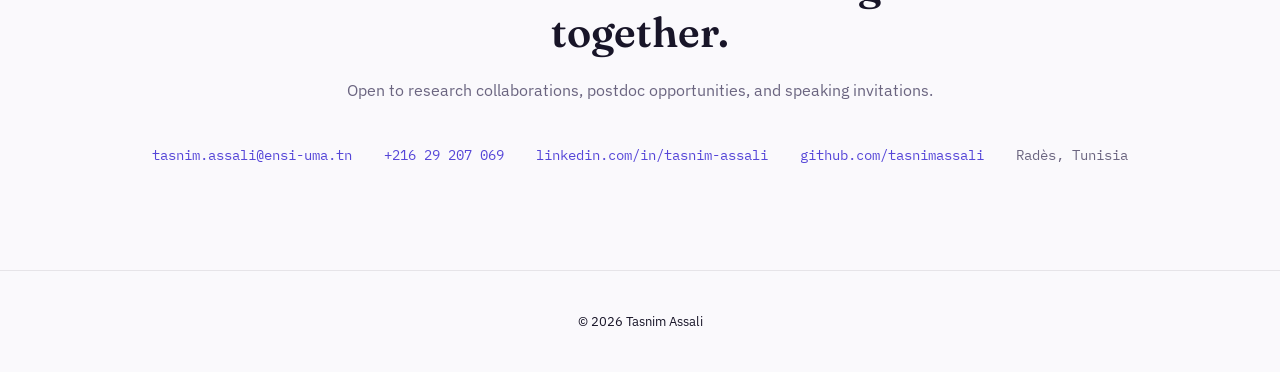
==== commit 8a430610: "Add files via upload" ====
--- a/index.html
+++ b/index.html
@@ -3,8 +3,8 @@
 <head>
 <meta charset="UTF-8">
 <meta name="viewport" content="width=device-width, initial-scale=1.0">
-<title>Tasnim ASSALI · PhD, Big Data &amp; Artificial Intelligence</title>
-<meta name="description" content="Tasnim ASSALI — PhD in Computer Science, Research Coordinator, and lecturer specializing in distributed deep learning, HPC, NLP and genomics AI.">
+<title>Tasnim Assali · PhD, Big Data &amp; Artificial Intelligence</title>
+<meta name="description" content="Tasnim Assali — PhD in Computer Science, Research Coordinator, and lecturer specializing in distributed deep learning, HPC, NLP and genomics AI.">
 
 <link rel="preconnect" href="https://fonts.googleapis.com">
 <link rel="preconnect" href="https://fonts.gstatic.com" crossorigin>
@@ -17,7 +17,7 @@
 {
   "@context": "https://schema.org",
   "@type": "Person",
-  "name": "Tasnim ASSALI",
+  "name": "Tasnim Assali",
   "url": "https://tasnimassali.github.io/",
   "jobTitle": "Research Coordinator",
   "worksFor": {
@@ -60,7 +60,7 @@
     <canvas id="network-canvas" aria-hidden="true"></canvas>
     <div class="hero-content">
       <p class="eyebrow">PhD · Big Data &amp; Artificial Intelligence</p>
-      <h1>Tasnim <em>ASSALI</em></h1>
+      <h1>Tasnim <em>Assali</em></h1>
       <p class="thesis">I design distributed deep learning systems that scale artificial intelligence across HPC clusters, from genomics to natural language processing.</p>
       <div class="tags" aria-label="Research areas">
         <span>Distributed Deep Learning</span>
@@ -346,14 +346,14 @@
       <a href="tel:+21629207069">+216 29 207 069</a>
       <a href="https://linkedin.com/in/tasnim-assali" target="_blank" rel="noopener">linkedin.com/in/tasnim-assali</a>
       <a href="https://github.com/tasnimassali" target="_blank" rel="noopener">github.com/tasnimassali</a>
-      <span class="location">Tunisia</span>
+      <span class="location">Radès, Tunisia</span>
     </div>
   </section>
 
 </main>
 
 <footer class="site-footer">
-  <p>&copy; <span id="year"></span> Tasnim ASSALI</p>
+  <p>&copy; <span id="year"></span> Tasnim Assali</p>
 </footer>
 
 <script src="js/script.js"></script>
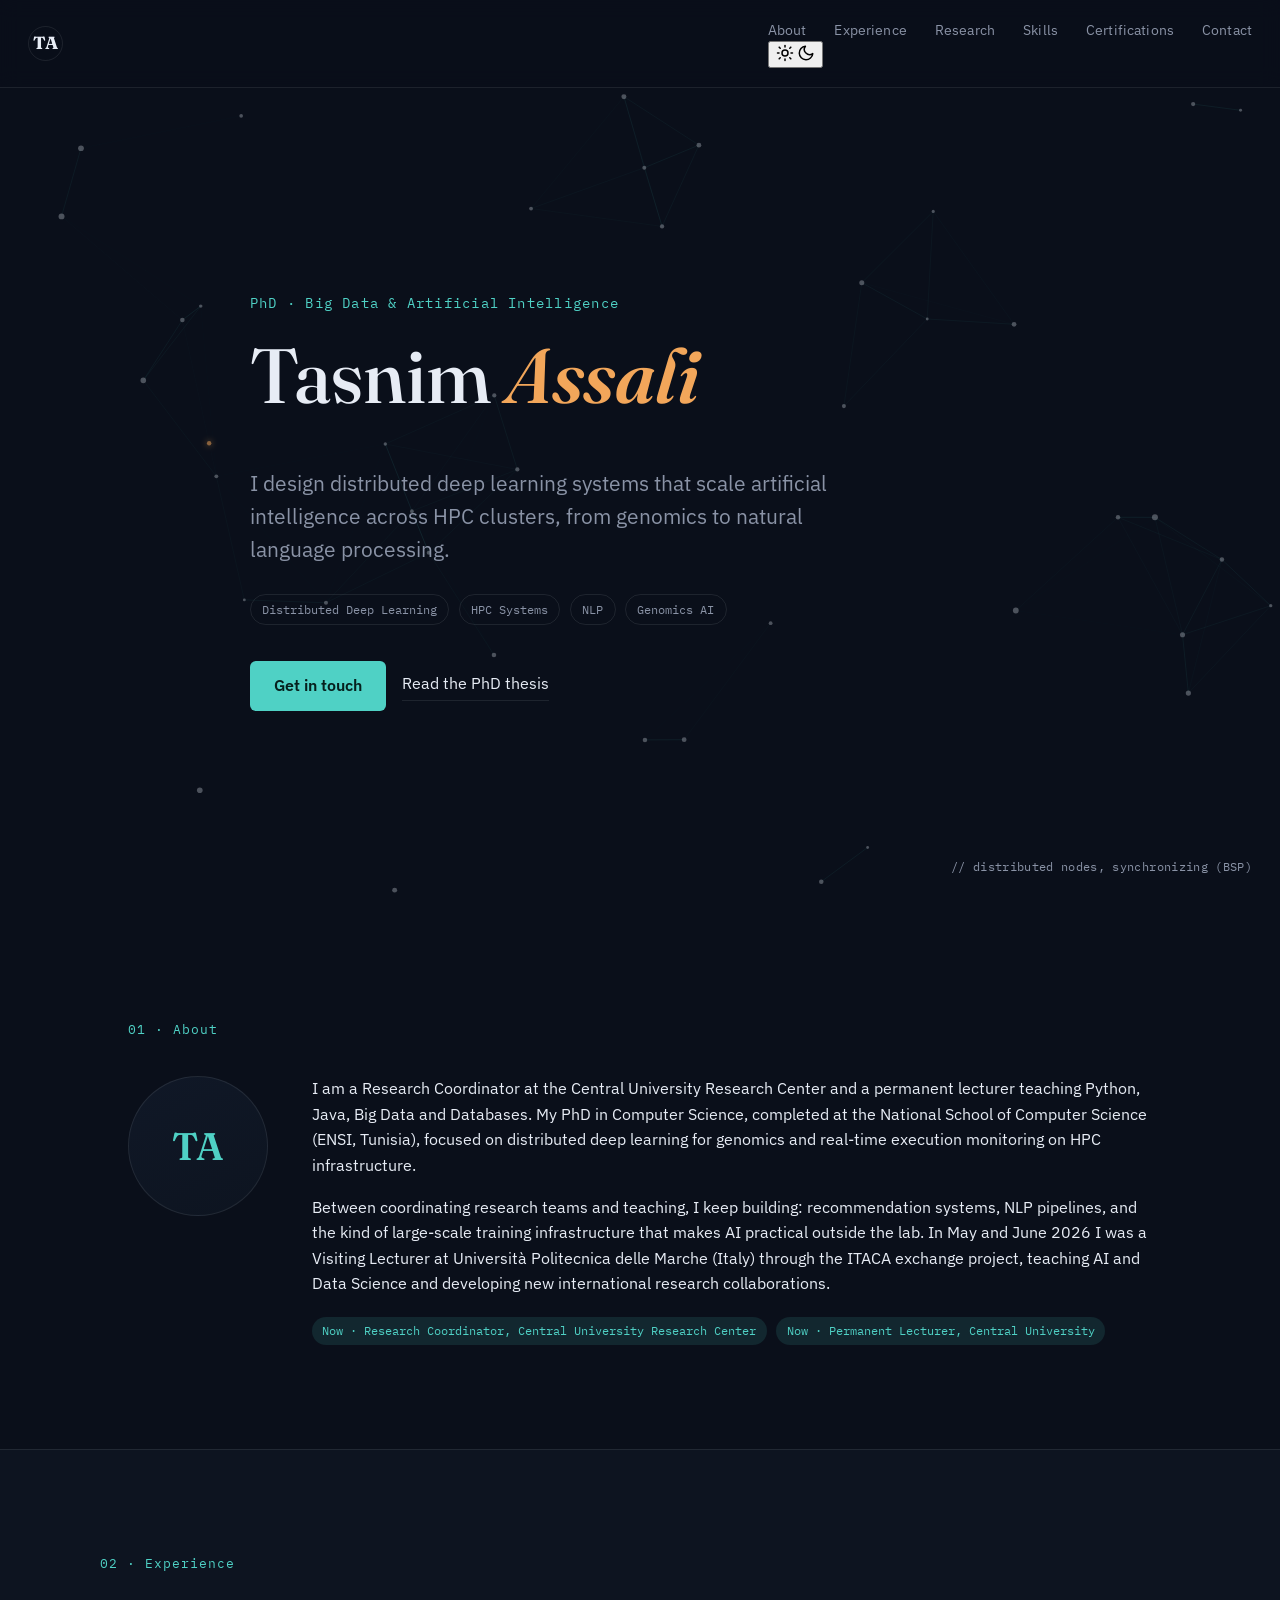
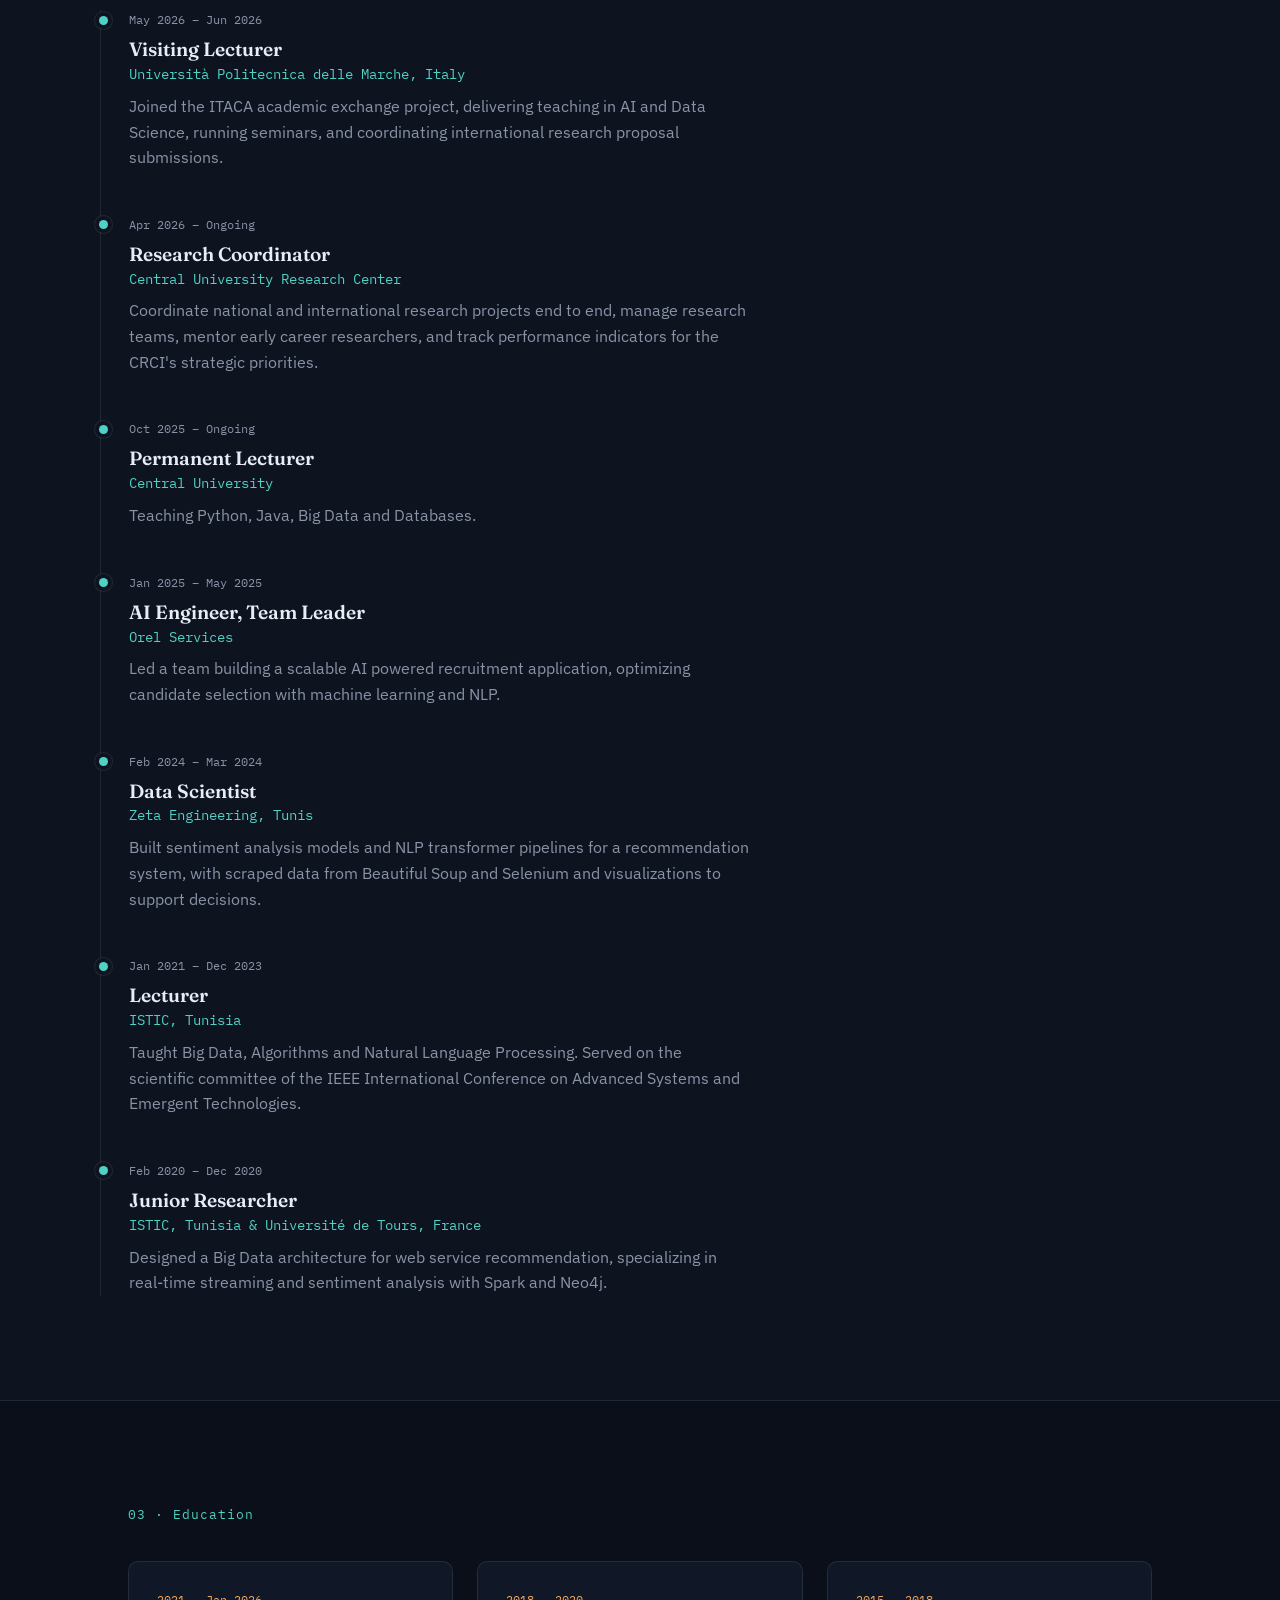
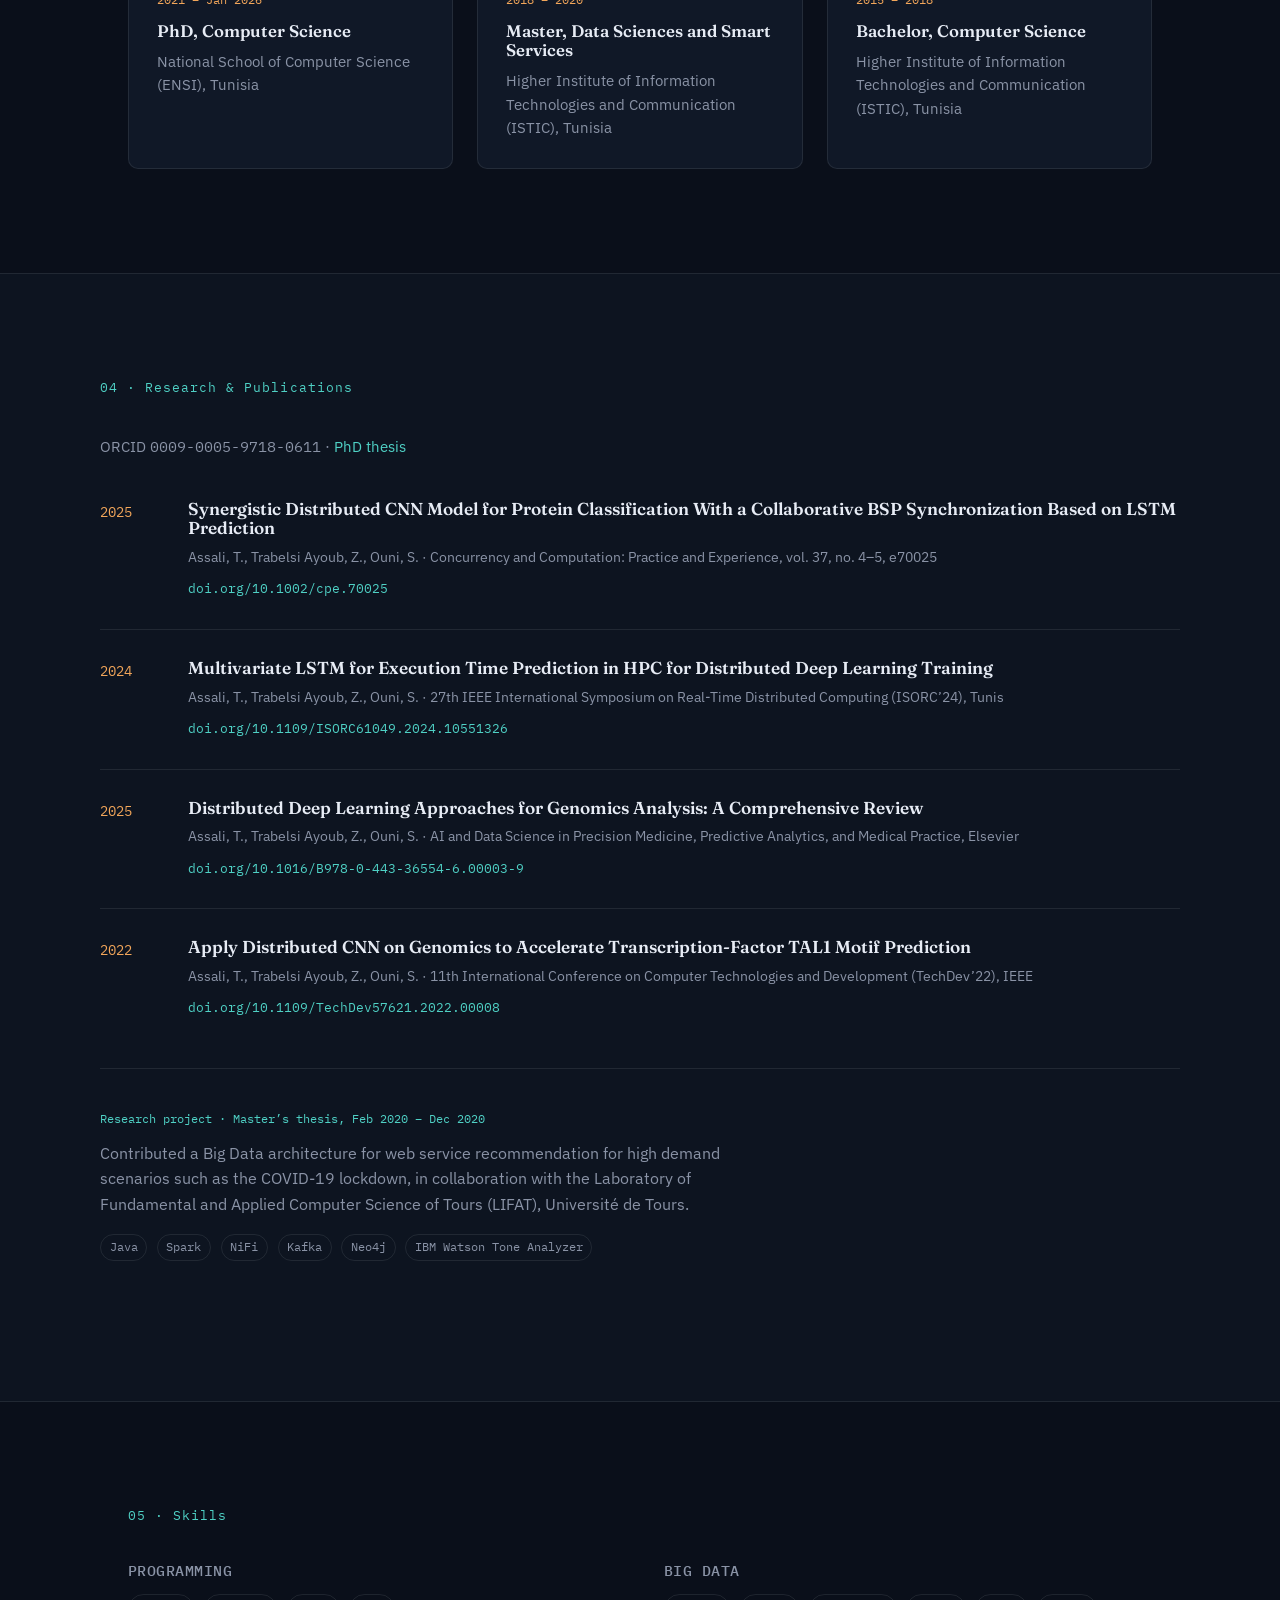
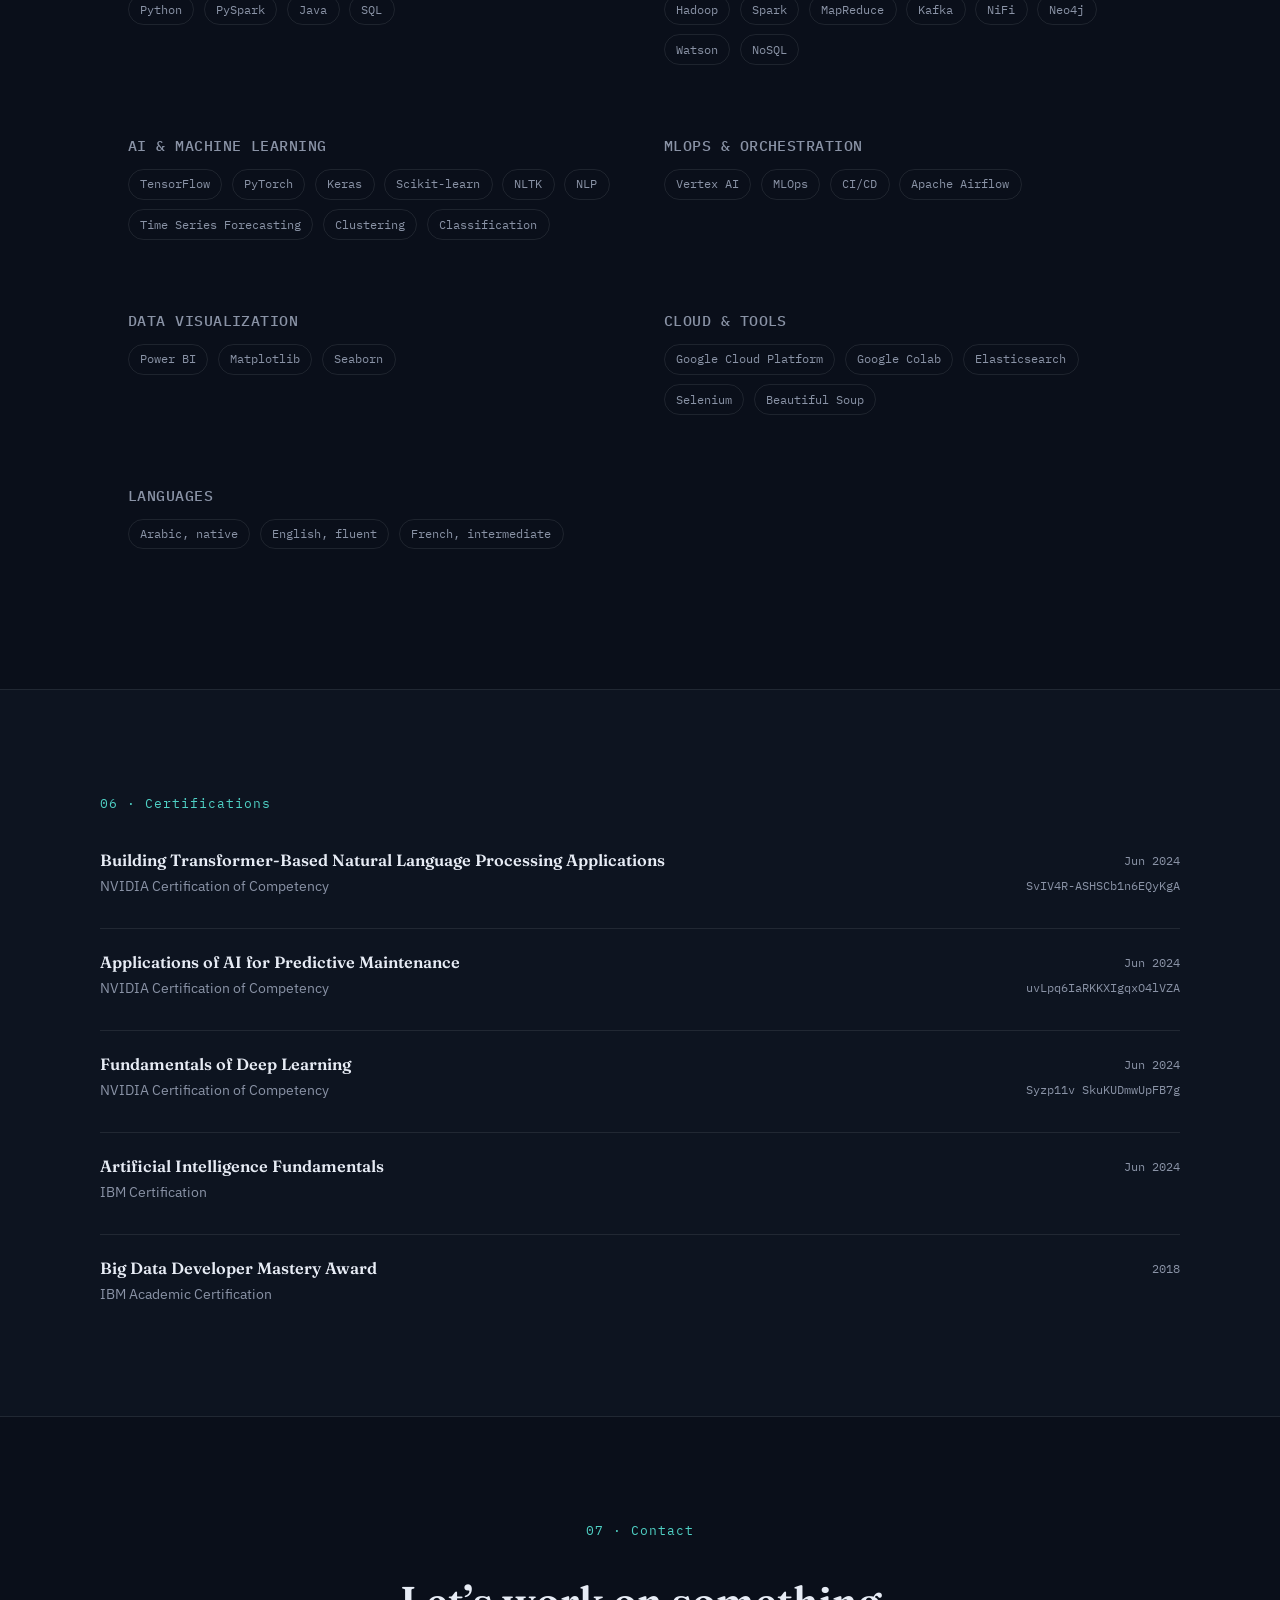
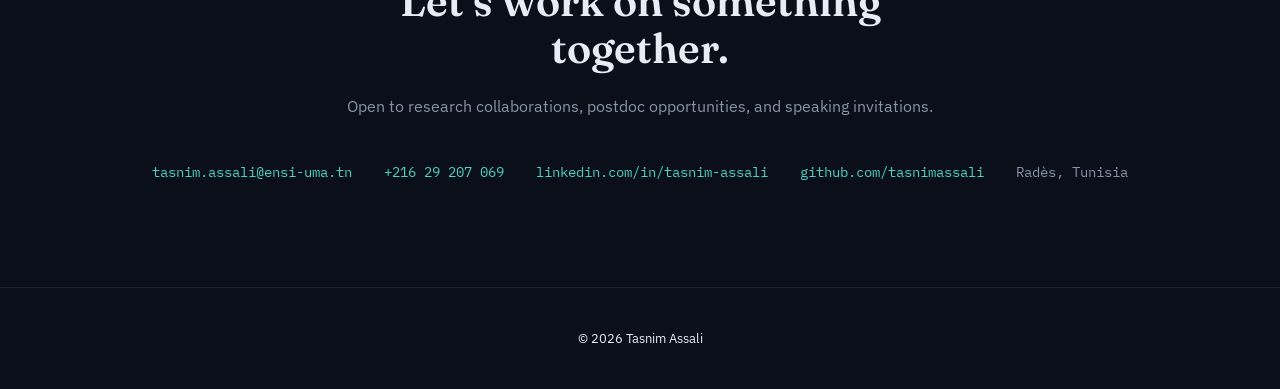
==== commit 01774fa8: "Add files via upload" ====
--- a/index.html
+++ b/index.html
@@ -37,6 +37,15 @@
   "knowsAbout": ["Distributed Deep Learning", "High Performance Computing", "Natural Language Processing", "Genomics AI", "Big Data"]
 }
 </script>
+<script>
+(function(){
+  try{
+    var stored = localStorage.getItem('theme');
+    var theme = stored || (window.matchMedia('(prefers-color-scheme: dark)').matches ? 'dark' : 'light');
+    document.documentElement.setAttribute('data-theme', theme);
+  }catch(e){}
+})();
+</script>
 </head>
 <body>
 
@@ -44,14 +53,20 @@
 
 <header class="nav" id="site-nav">
   <a href="#hero" class="nav-mark" aria-label="Back to top">TA</a>
-  <nav class="nav-links" aria-label="Primary">
-    <a href="#about">About</a>
-    <a href="#experience">Experience</a>
-    <a href="#research">Research</a>
-    <a href="#skills">Skills</a>
-    <a href="#certifications">Certifications</a>
-    <a href="#contact">Contact</a>
-  </nav>
+  <div class="nav-right">
+    <nav class="nav-links" aria-label="Primary">
+      <a href="#about">About</a>
+      <a href="#experience">Experience</a>
+      <a href="#research">Research</a>
+      <a href="#skills">Skills</a>
+      <a href="#certifications">Certifications</a>
+      <a href="#contact">Contact</a>
+    </nav>
+    <button id="theme-toggle" class="theme-toggle" type="button" aria-label="Switch to dark mode" aria-pressed="false">
+      <svg class="icon-sun" width="18" height="18" viewBox="0 0 24 24" fill="none" stroke="currentColor" stroke-width="2" stroke-linecap="round" stroke-linejoin="round"><circle cx="12" cy="12" r="4"></circle><line x1="12" y1="2" x2="12" y2="4"></line><line x1="12" y1="20" x2="12" y2="22"></line><line x1="4.22" y1="4.22" x2="5.64" y2="5.64"></line><line x1="18.36" y1="18.36" x2="19.78" y2="19.78"></line><line x1="2" y1="12" x2="4" y2="12"></line><line x1="20" y1="12" x2="22" y2="12"></line><line x1="4.22" y1="19.78" x2="5.64" y2="18.36"></line><line x1="18.36" y1="5.64" x2="19.78" y2="4.22"></line></svg>
+      <svg class="icon-moon" width="18" height="18" viewBox="0 0 24 24" fill="none" stroke="currentColor" stroke-width="2" stroke-linecap="round" stroke-linejoin="round"><path d="M21 12.79A9 9 0 1 1 11.21 3 7 7 0 0 0 21 12.79z"></path></svg>
+    </button>
+  </div>
 </header>
 
 <main id="main">
--- a/css/style.css
+++ b/css/style.css
@@ -2,15 +2,15 @@
    Tokens
    ======================================================== */
 :root{
-  --bg: #FAF9FC;
-  --panel: #FFFFFF;
-  --panel-alt: #F1EEFC;
-  --text: #181528;
-  --muted: #6B6580;
-  --accent: #5546D8;
-  --accent-soft: rgba(85, 70, 216, 0.10);
-  --accent-warm: #E8623F;
-  --line: rgba(24, 21, 40, 0.09);
+  --bg: #0A0F1A;
+  --panel: #101827;
+  --panel-alt: #0D1420;
+  --text: #E7ECF5;
+  --muted: #8A93A6;
+  --accent: #4FD1C5;
+  --accent-soft: rgba(79, 209, 197, 0.12);
+  --accent-warm: #F2A65A;
+  --line: rgba(231, 236, 245, 0.09);
 
   --font-display: "Fraunces", serif;
   --font-body: "IBM Plex Sans", sans-serif;
@@ -49,7 +49,7 @@
 
 .skip-link{
   position: absolute; left: -999px; top: auto;
-  background: var(--accent); color: #FFFFFF; padding: 0.75em 1em;
+  background: var(--accent); color: #06201d; padding: 0.75em 1em;
   border-radius: 4px; z-index: 200;
 }
 .skip-link:focus{ left: 1rem; top: 1rem; }
@@ -111,7 +111,7 @@
   align-items: center;
   justify-content: space-between;
   padding: 1.1rem 1.75rem;
-  background: rgba(250, 249, 252, 0.78);
+  background: rgba(10, 15, 26, 0.72);
   backdrop-filter: blur(10px);
   border-bottom: 1px solid var(--line);
 }
@@ -211,13 +211,13 @@
 .cta-row{ display: flex; flex-wrap: wrap; gap: 1rem; align-items: center; }
 .btn-primary{
   background: var(--accent);
-  color: #FFFFFF;
+  color: #06201d;
   font-weight: 600;
   padding: 0.75em 1.5em;
   border-radius: 6px;
   text-decoration: none;
 }
-.btn-primary:hover{ background: #6E5EEF; text-decoration: none; }
+.btn-primary:hover{ background: #6fe0d5; text-decoration: none; }
 .btn-ghost{
   color: var(--text);
   border-bottom: 1px solid var(--line);
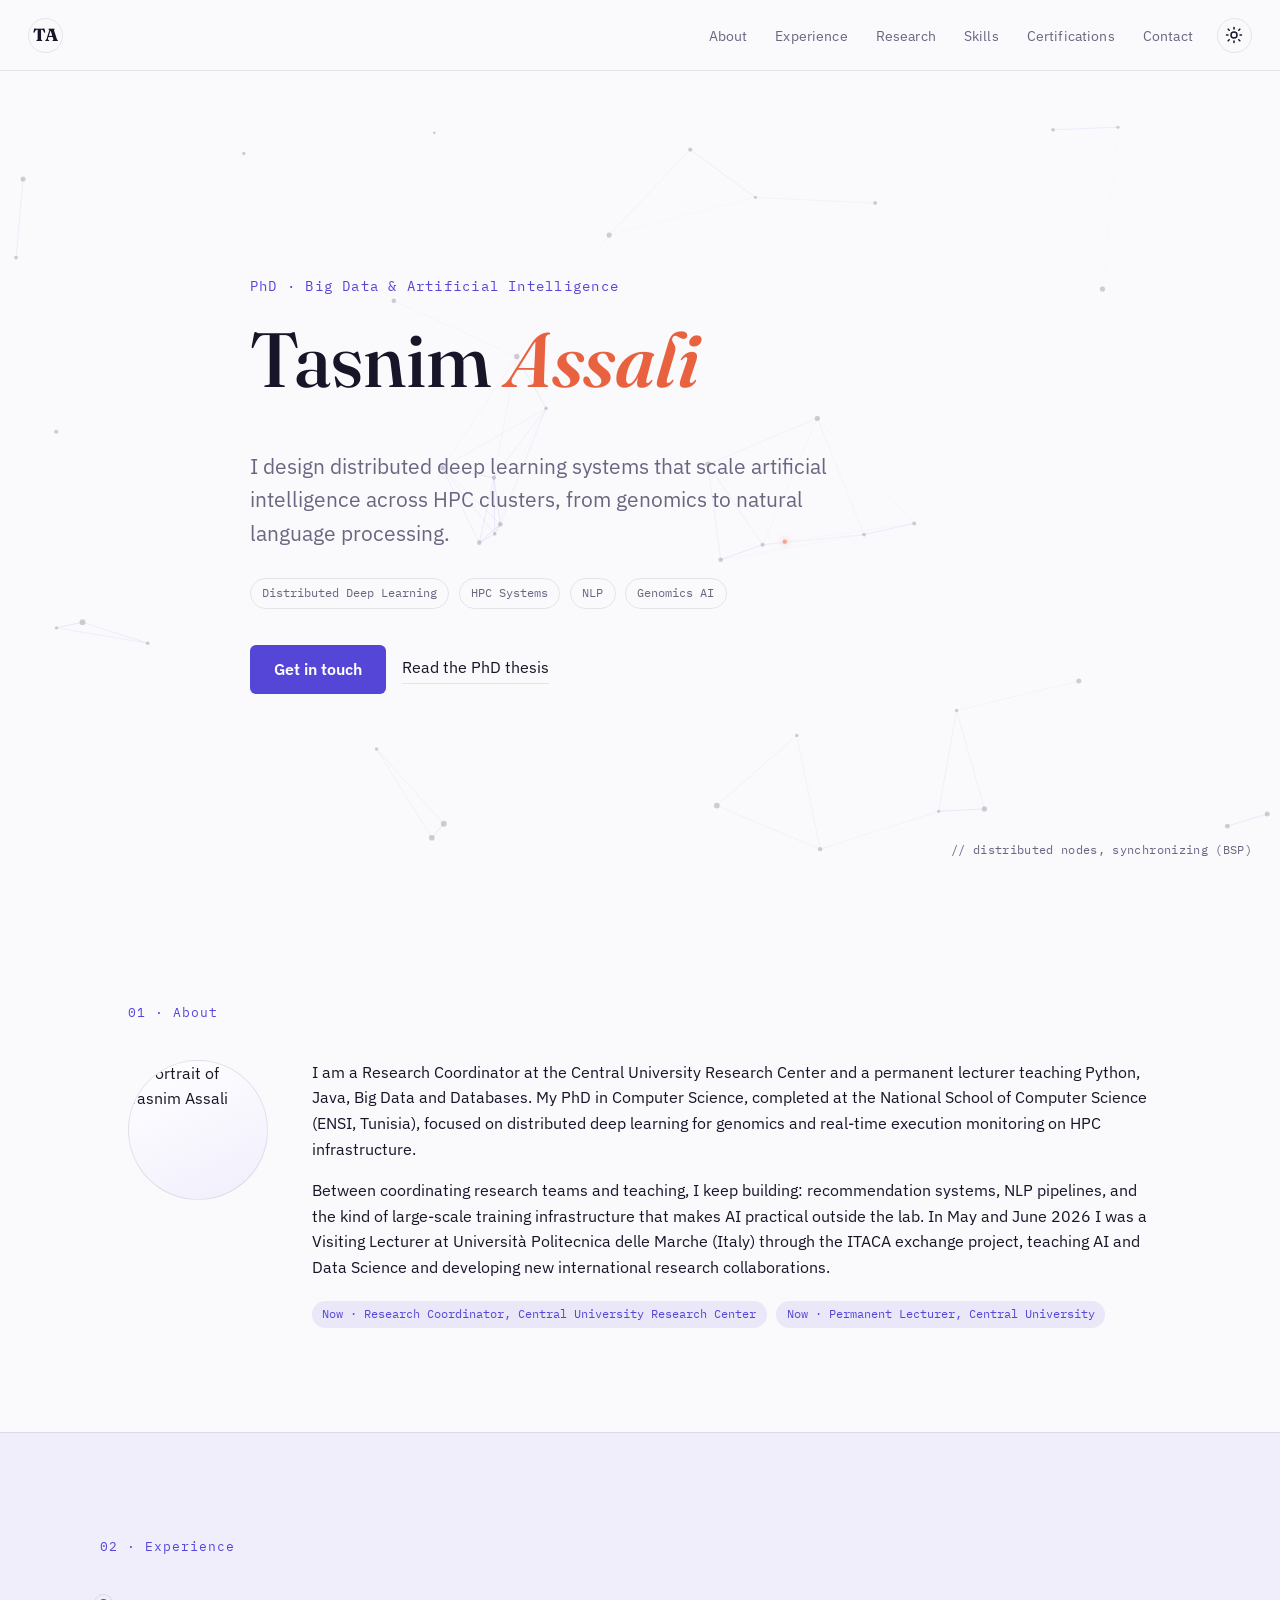
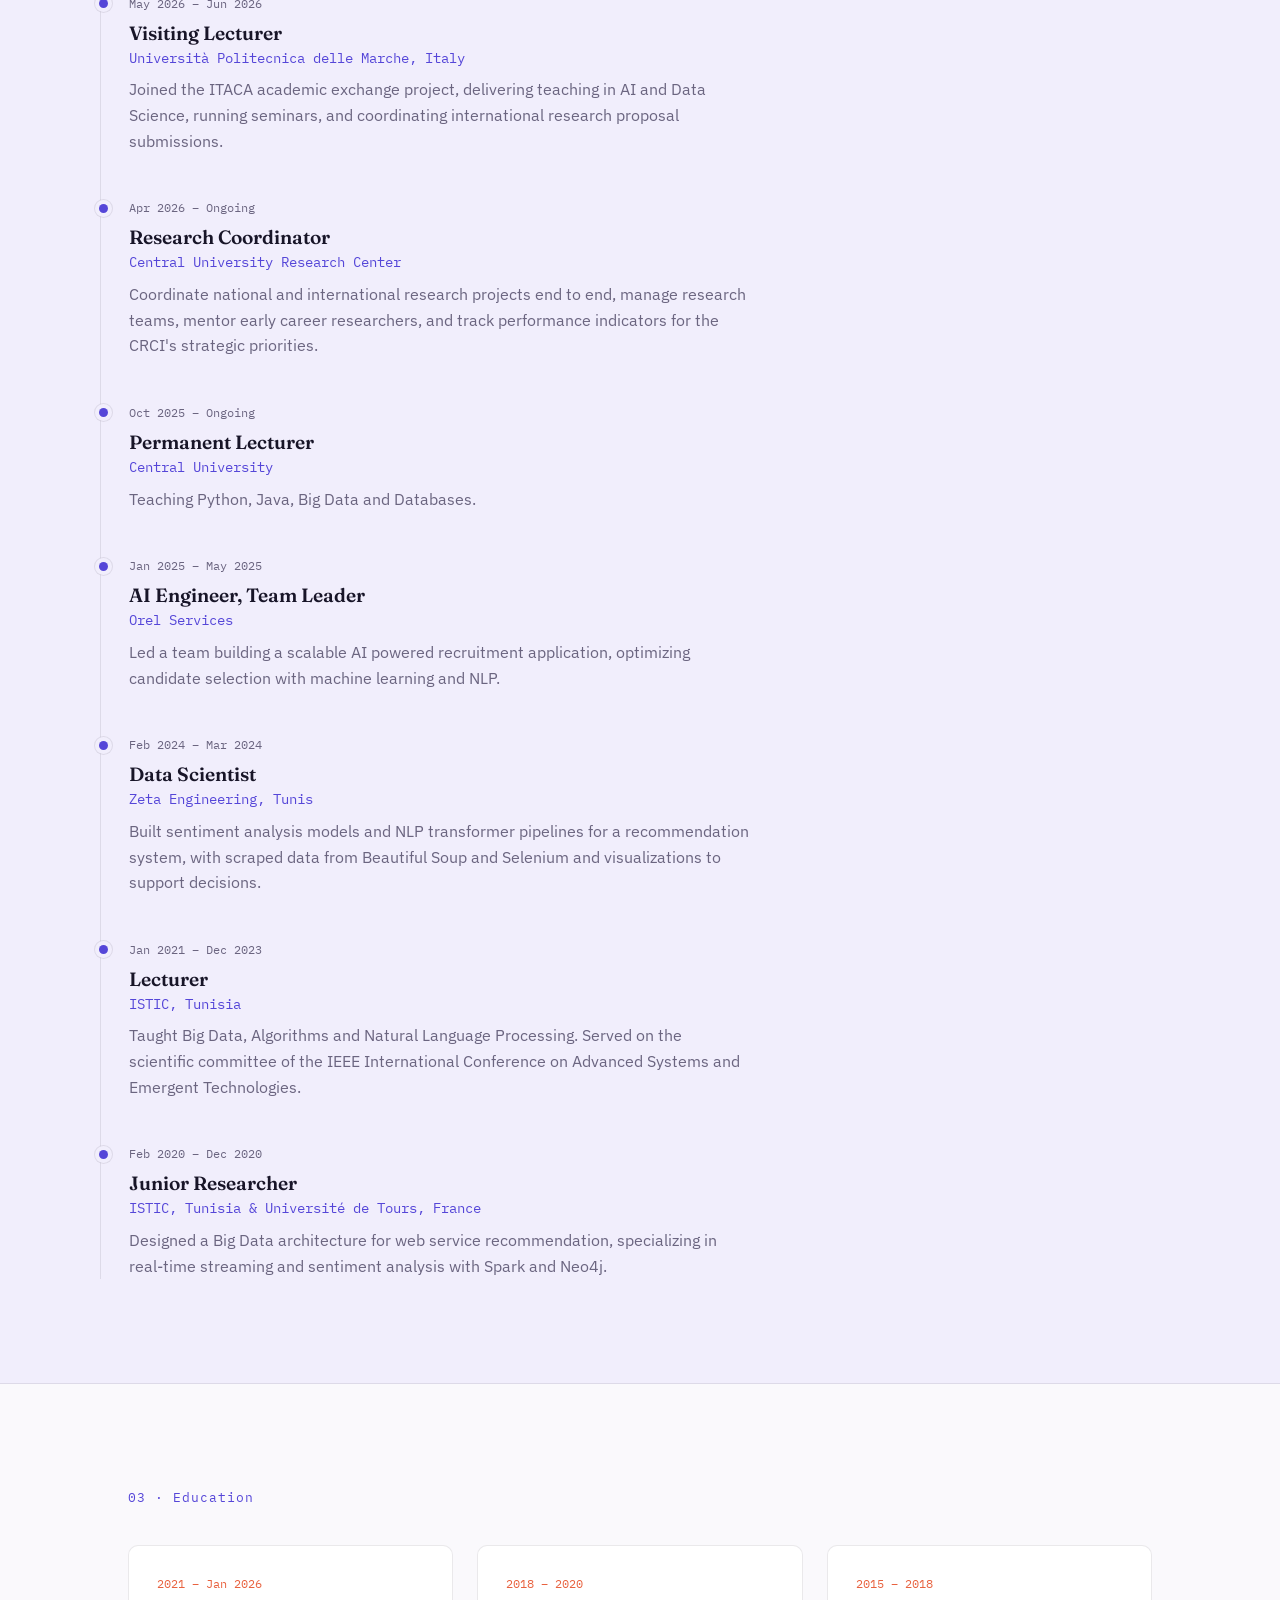
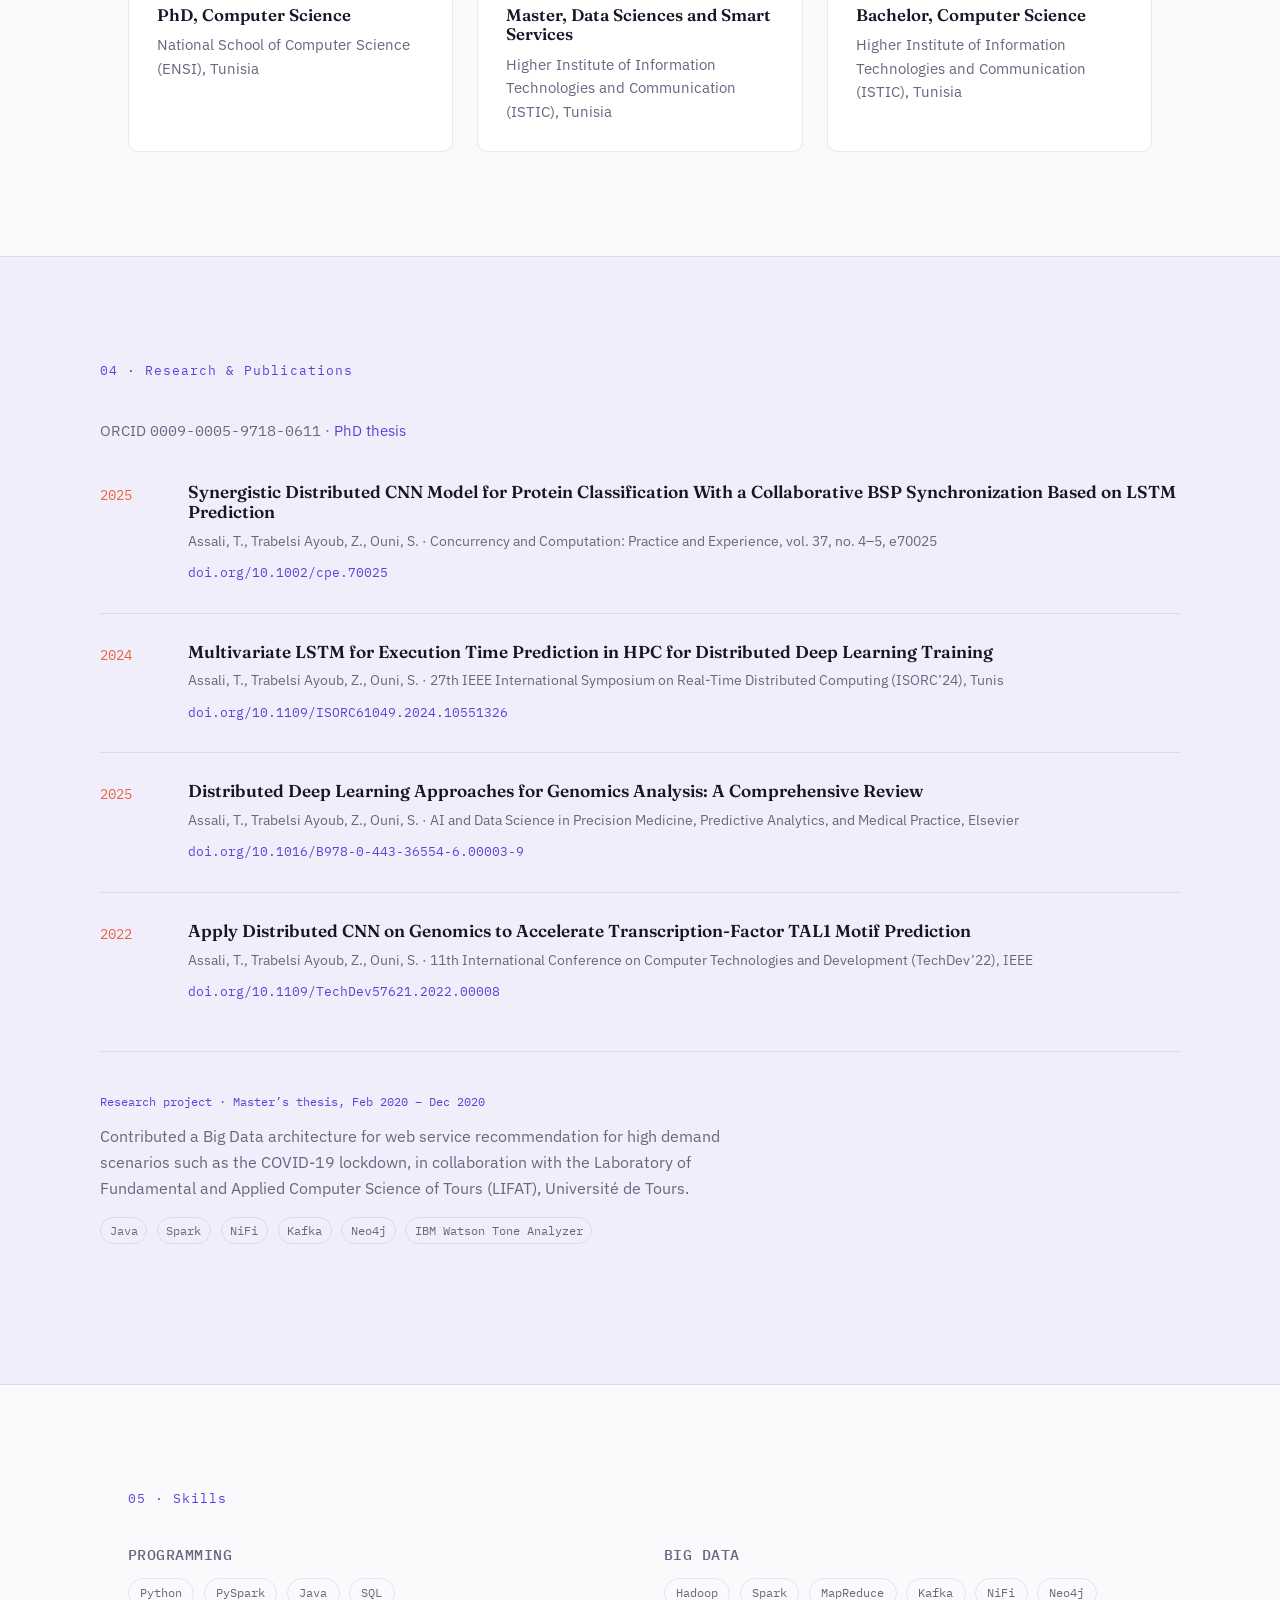
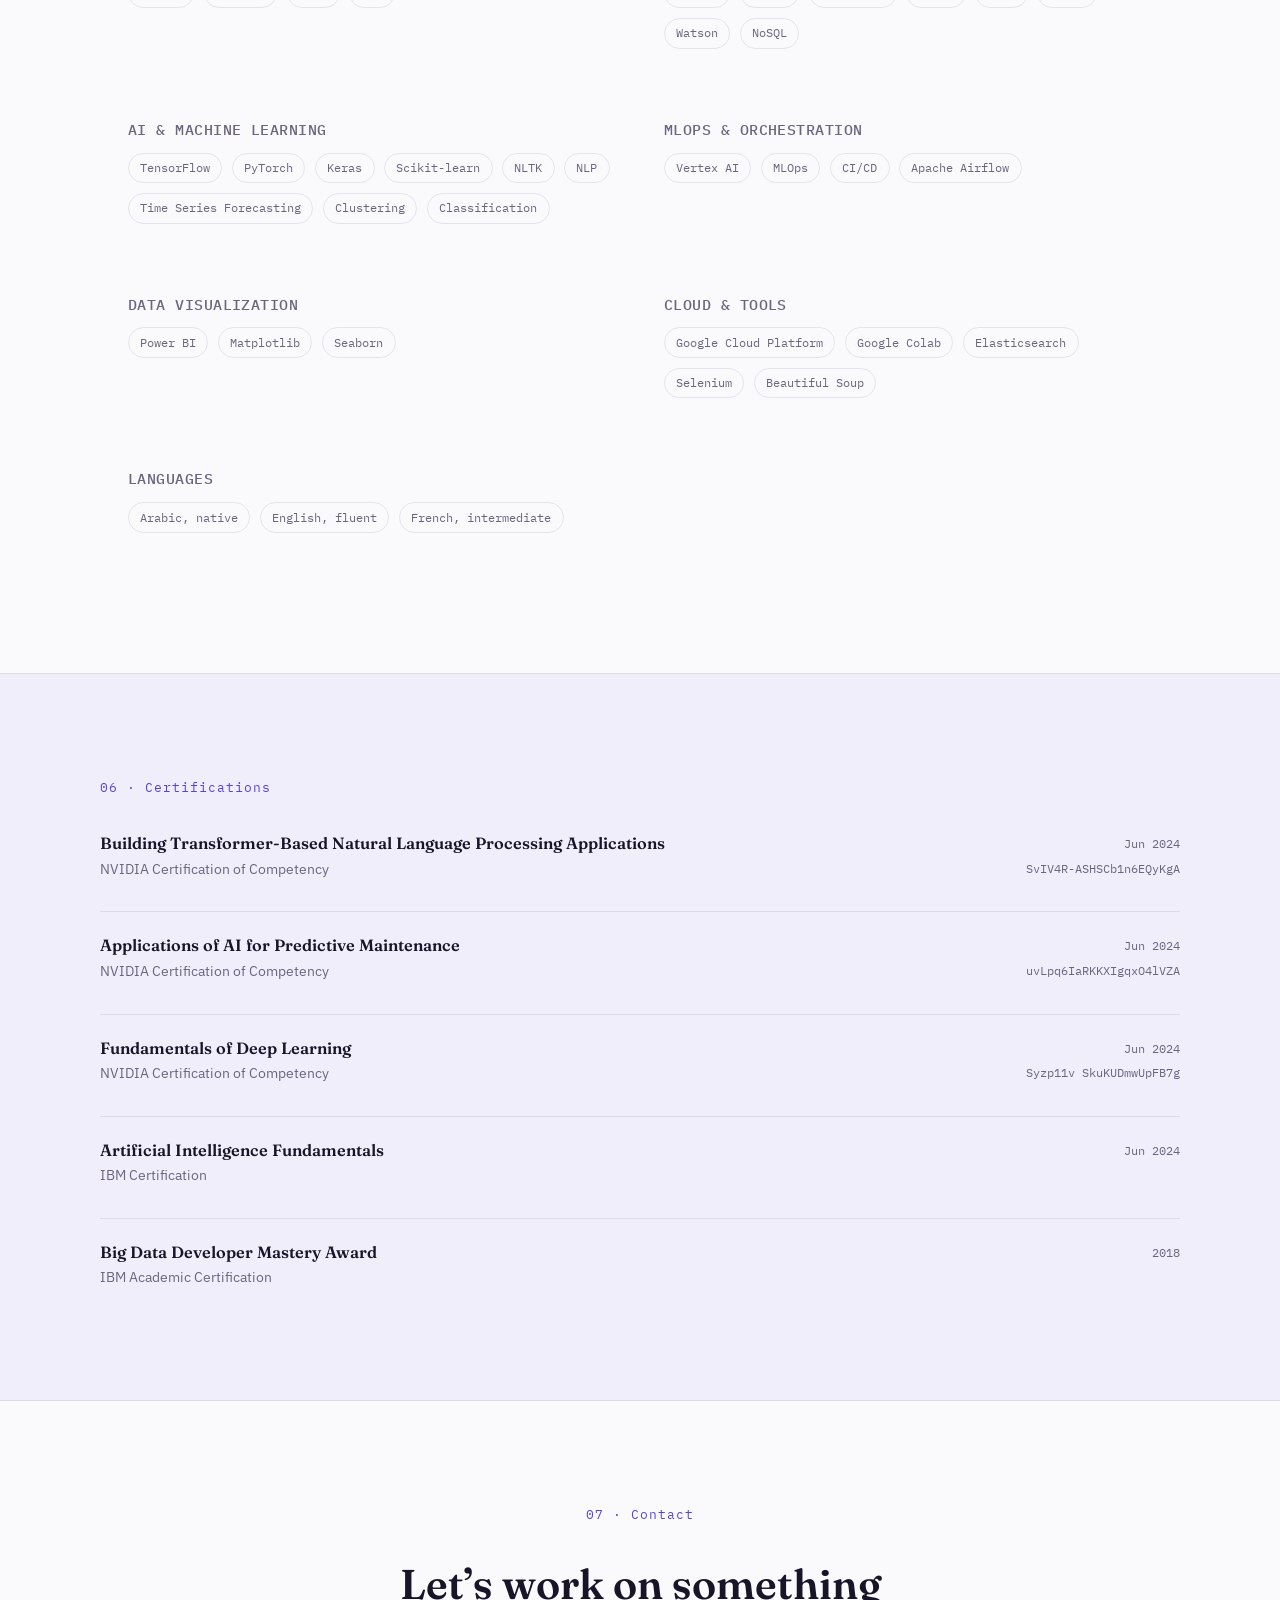
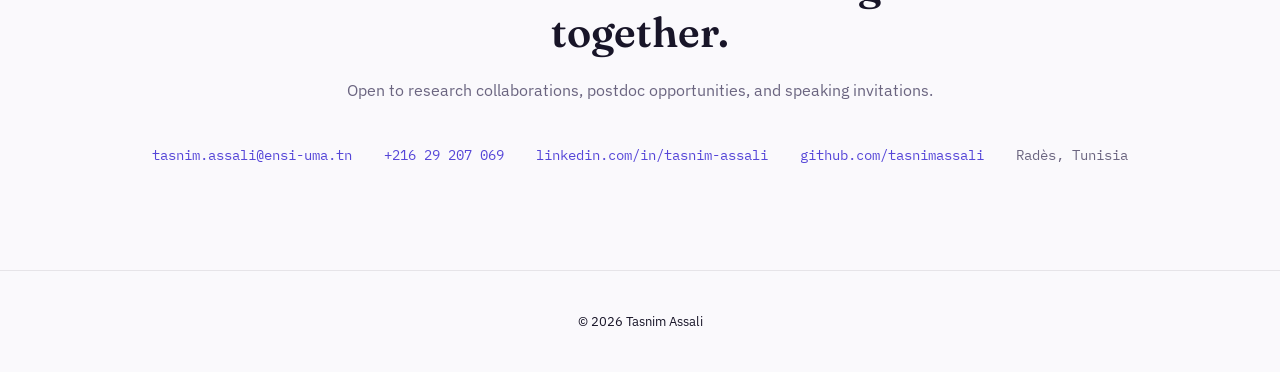
==== commit 5142f689: "Add files via upload" ====
--- a/index.html
+++ b/index.html
@@ -94,7 +94,7 @@
   <section id="about" class="section">
     <p class="section-eyebrow">01 · About</p>
     <div class="about-grid">
-      <div class="avatar-frame" aria-hidden="true"><span>TA</span></div>
+      <div class="avatar-frame"><img src="images/profile.jpg" alt="Portrait of Tasnim Assali" loading="lazy"></div>
       <div class="about-text">
         <p>I am a Research Coordinator at the Central University Research Center and a permanent lecturer teaching Python, Java, Big Data and Databases. My PhD in Computer Science, completed at the National School of Computer Science (ENSI, Tunisia), focused on distributed deep learning for genomics and real-time execution monitoring on HPC infrastructure.</p>
         <p>Between coordinating research teams and teaching, I keep building: recommendation systems, NLP pipelines, and the kind of large-scale training infrastructure that makes AI practical outside the lab. In May and June 2026 I was a Visiting Lecturer at Università Politecnica delle Marche (Italy) through the ITACA exchange project, teaching AI and Data Science and developing new international research collaborations.</p>
--- a/css/style.css
+++ b/css/style.css
@@ -2,6 +2,28 @@
    Tokens
    ======================================================== */
 :root{
+  --bg: #FAF9FC;
+  --panel: #FFFFFF;
+  --panel-alt: #F1EEFC;
+  --text: #181528;
+  --muted: #6B6580;
+  --accent: #5546D8;
+  --accent-soft: rgba(85, 70, 216, 0.10);
+  --accent-warm: #E8623F;
+  --line: rgba(24, 21, 40, 0.09);
+  --accent-contrast: #FFFFFF;
+  --accent-hover: #6E5EEF;
+  --nav-bg: rgba(250, 249, 252, 0.78);
+
+  --font-display: "Fraunces", serif;
+  --font-body: "IBM Plex Sans", sans-serif;
+  --font-mono: "IBM Plex Mono", monospace;
+
+  --max-w: 1080px;
+  --section-pad: 6.5rem;
+}
+
+html[data-theme="dark"]{
   --bg: #0A0F1A;
   --panel: #101827;
   --panel-alt: #0D1420;
@@ -11,13 +33,16 @@
   --accent-soft: rgba(79, 209, 197, 0.12);
   --accent-warm: #F2A65A;
   --line: rgba(231, 236, 245, 0.09);
-
-  --font-display: "Fraunces", serif;
-  --font-body: "IBM Plex Sans", sans-serif;
-  --font-mono: "IBM Plex Mono", monospace;
-
-  --max-w: 1080px;
-  --section-pad: 6.5rem;
+  --accent-contrast: #06201D;
+  --accent-hover: #6FE0D5;
+  --nav-bg: rgba(10, 15, 26, 0.72);
+}
+
+html{
+  transition: background-color 0.25s ease;
+}
+body{
+  transition: background-color 0.25s ease, color 0.25s ease;
 }
 
 /* ========================================================
@@ -49,7 +74,7 @@
 
 .skip-link{
   position: absolute; left: -999px; top: auto;
-  background: var(--accent); color: #06201d; padding: 0.75em 1em;
+  background: var(--accent); color: var(--accent-contrast); padding: 0.75em 1em;
   border-radius: 4px; z-index: 200;
 }
 .skip-link:focus{ left: 1rem; top: 1rem; }
@@ -111,7 +136,7 @@
   align-items: center;
   justify-content: space-between;
   padding: 1.1rem 1.75rem;
-  background: rgba(10, 15, 26, 0.72);
+  background: var(--nav-bg);
   backdrop-filter: blur(10px);
   border-bottom: 1px solid var(--line);
 }
@@ -142,6 +167,32 @@
 }
 .nav-links a:hover{ color: var(--text); text-decoration: none; }
 
+.nav-right{
+  display: flex;
+  align-items: center;
+  gap: 1.5rem;
+}
+.theme-toggle{
+  display: flex;
+  align-items: center;
+  justify-content: center;
+  width: 2.2rem;
+  height: 2.2rem;
+  border-radius: 50%;
+  border: 1px solid var(--line);
+  background: transparent;
+  color: var(--text);
+  cursor: pointer;
+  padding: 0;
+  flex-shrink: 0;
+  transition: border-color 0.2s ease, color 0.2s ease, transform 0.2s ease;
+}
+.theme-toggle:hover{ border-color: var(--accent); color: var(--accent); }
+.theme-toggle:active{ transform: scale(0.92); }
+.theme-toggle .icon-moon{ display: none; }
+html[data-theme="dark"] .theme-toggle .icon-sun{ display: none; }
+html[data-theme="dark"] .theme-toggle .icon-moon{ display: block; }
+
 /* ========================================================
    Hero
    ======================================================== */
@@ -211,13 +262,13 @@
 .cta-row{ display: flex; flex-wrap: wrap; gap: 1rem; align-items: center; }
 .btn-primary{
   background: var(--accent);
-  color: #06201d;
+  color: var(--accent-contrast);
   font-weight: 600;
   padding: 0.75em 1.5em;
   border-radius: 6px;
   text-decoration: none;
 }
-.btn-primary:hover{ background: #6fe0d5; text-decoration: none; }
+.btn-primary:hover{ background: var(--accent-hover); text-decoration: none; }
 .btn-ghost{
   color: var(--text);
   border-bottom: 1px solid var(--line);
@@ -254,6 +305,12 @@
   display: flex;
   align-items: center;
   justify-content: center;
+  overflow: hidden;
+}
+.avatar-frame img{
+  width: 100%;
+  height: 100%;
+  object-fit: cover;
 }
 .avatar-frame span{
   font-family: var(--font-display);
